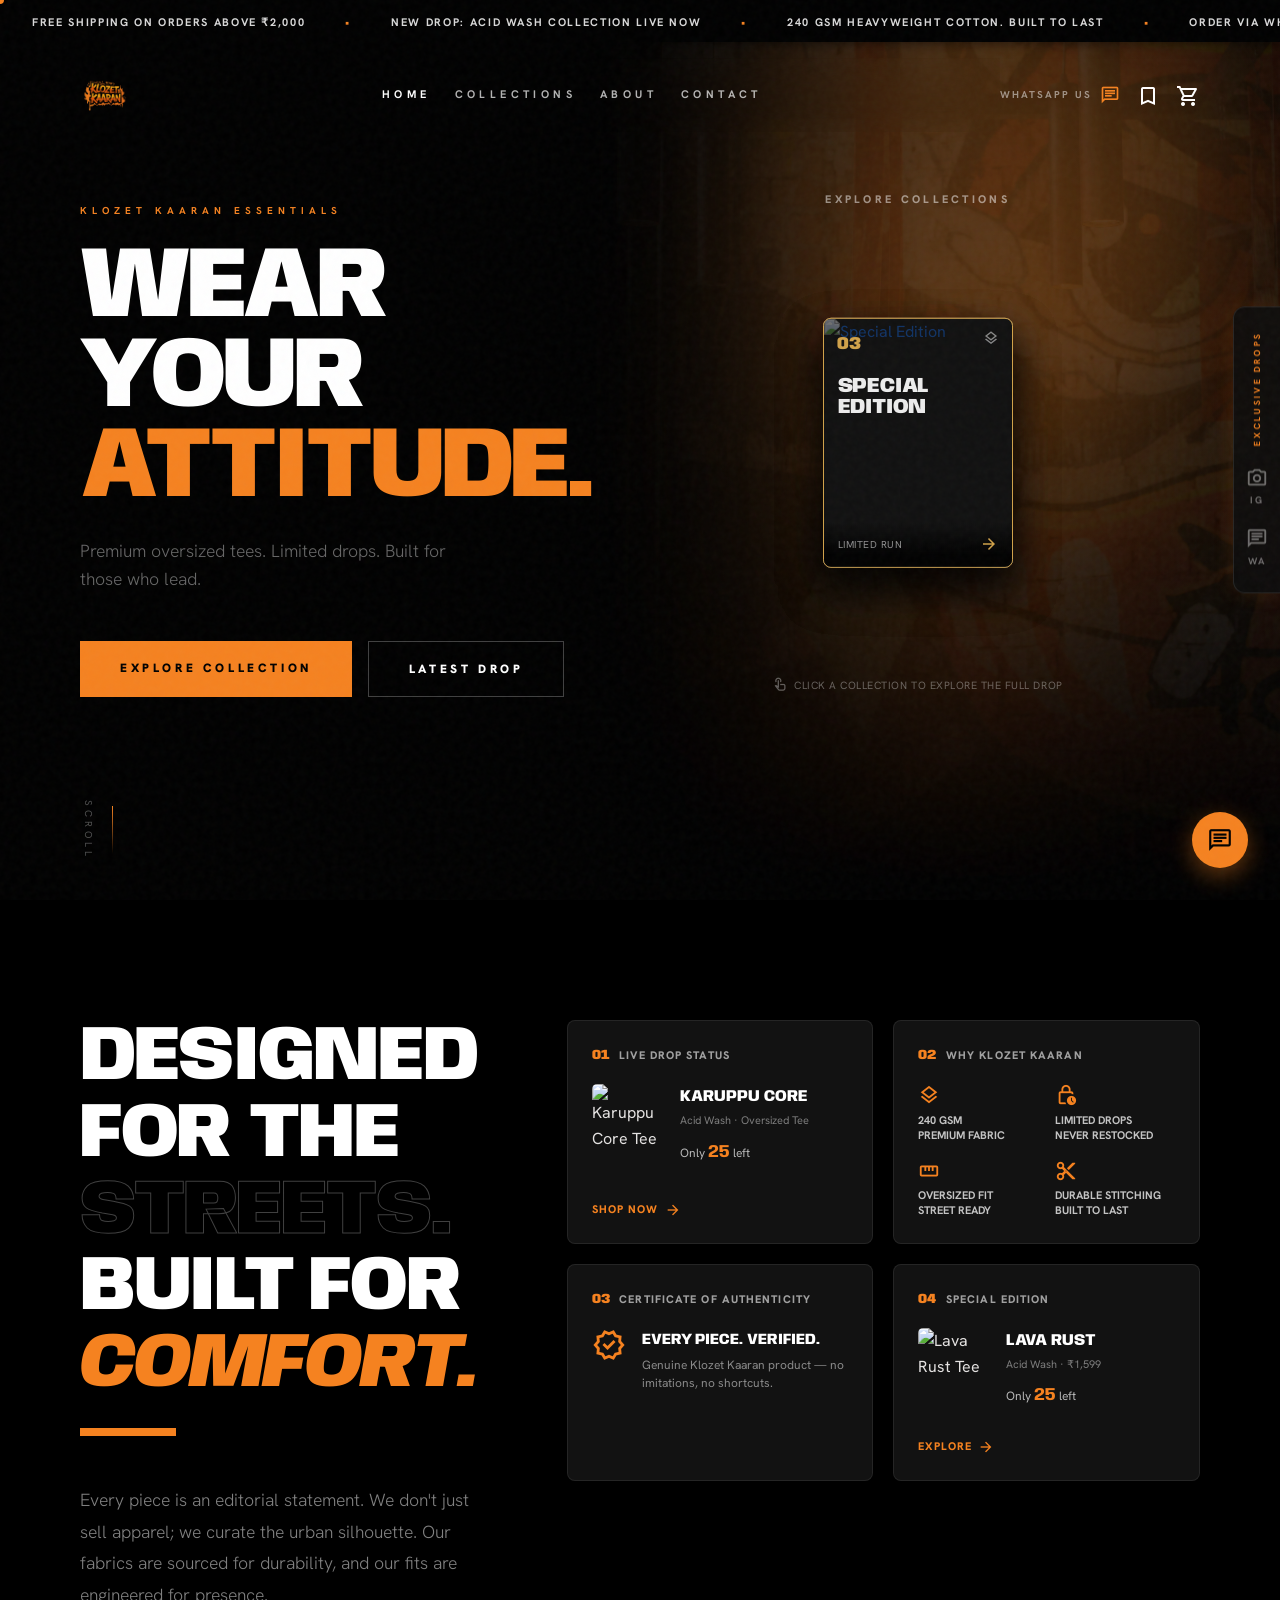
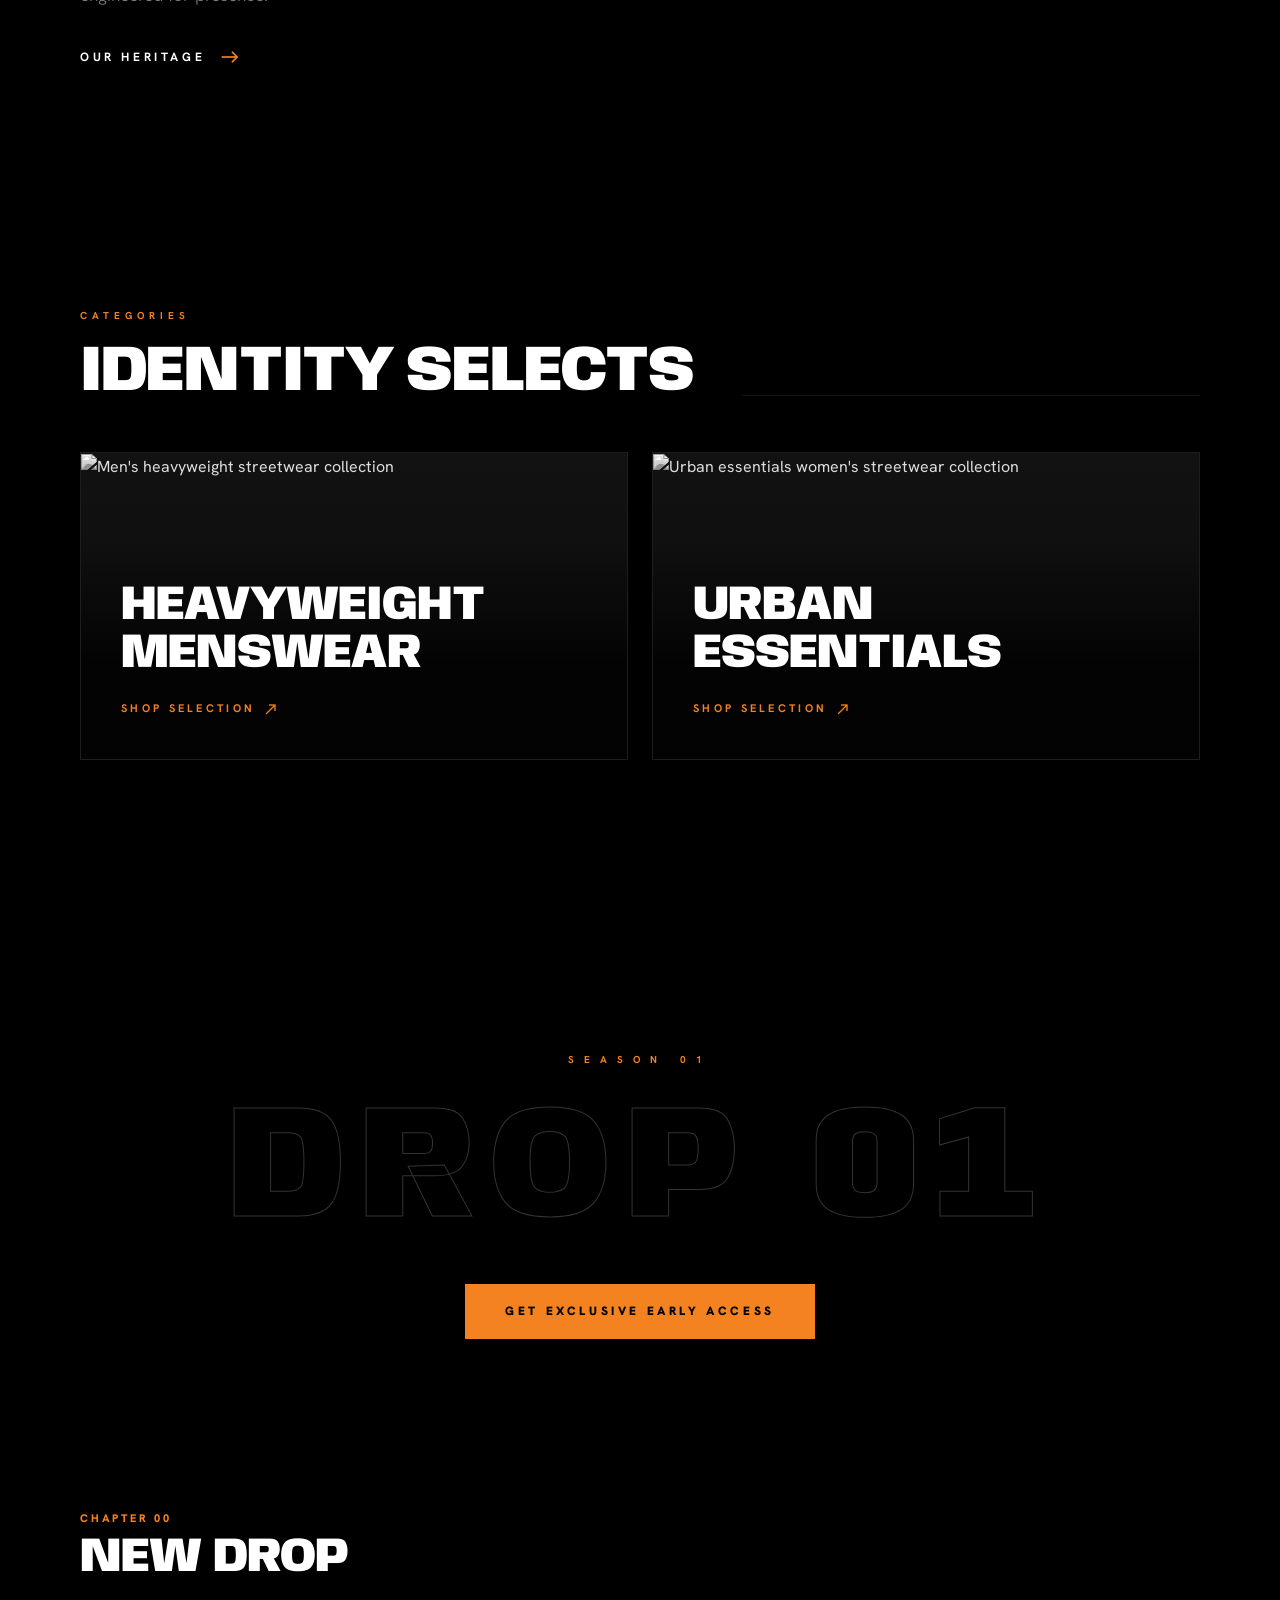
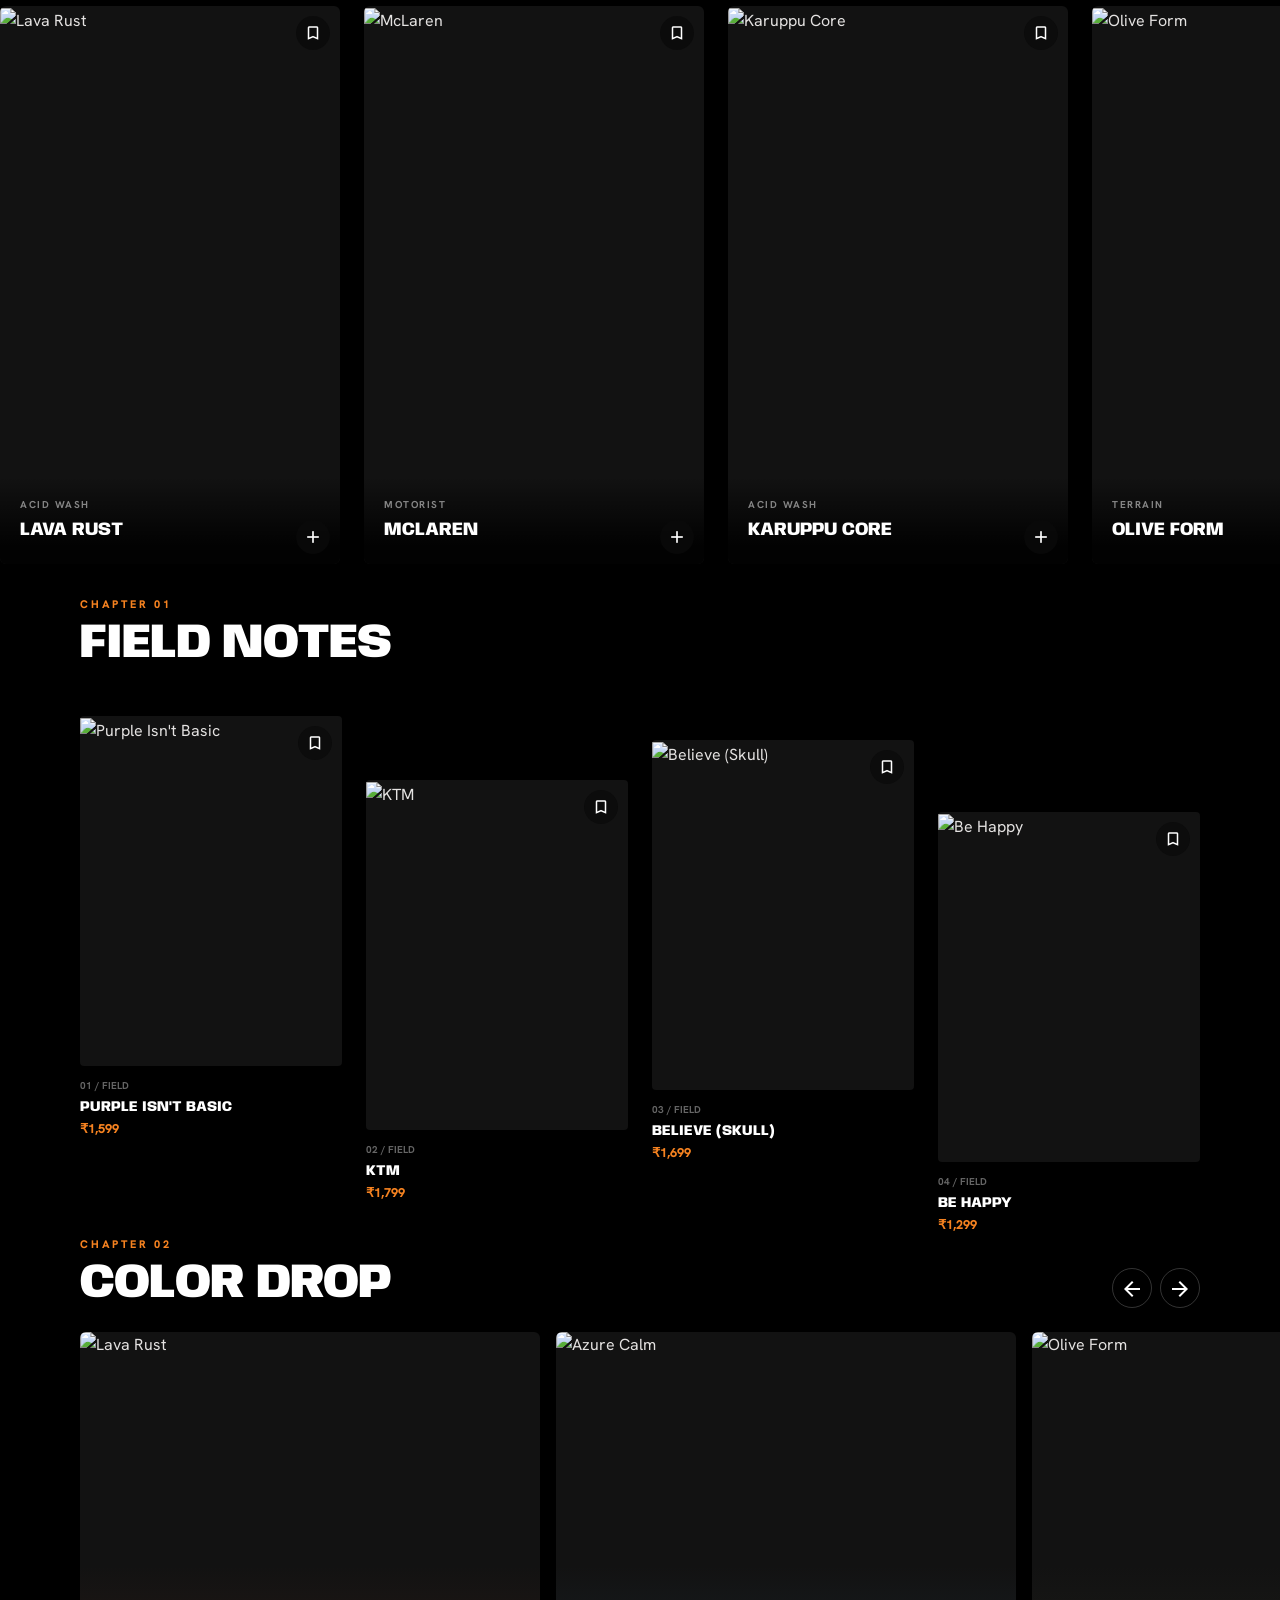
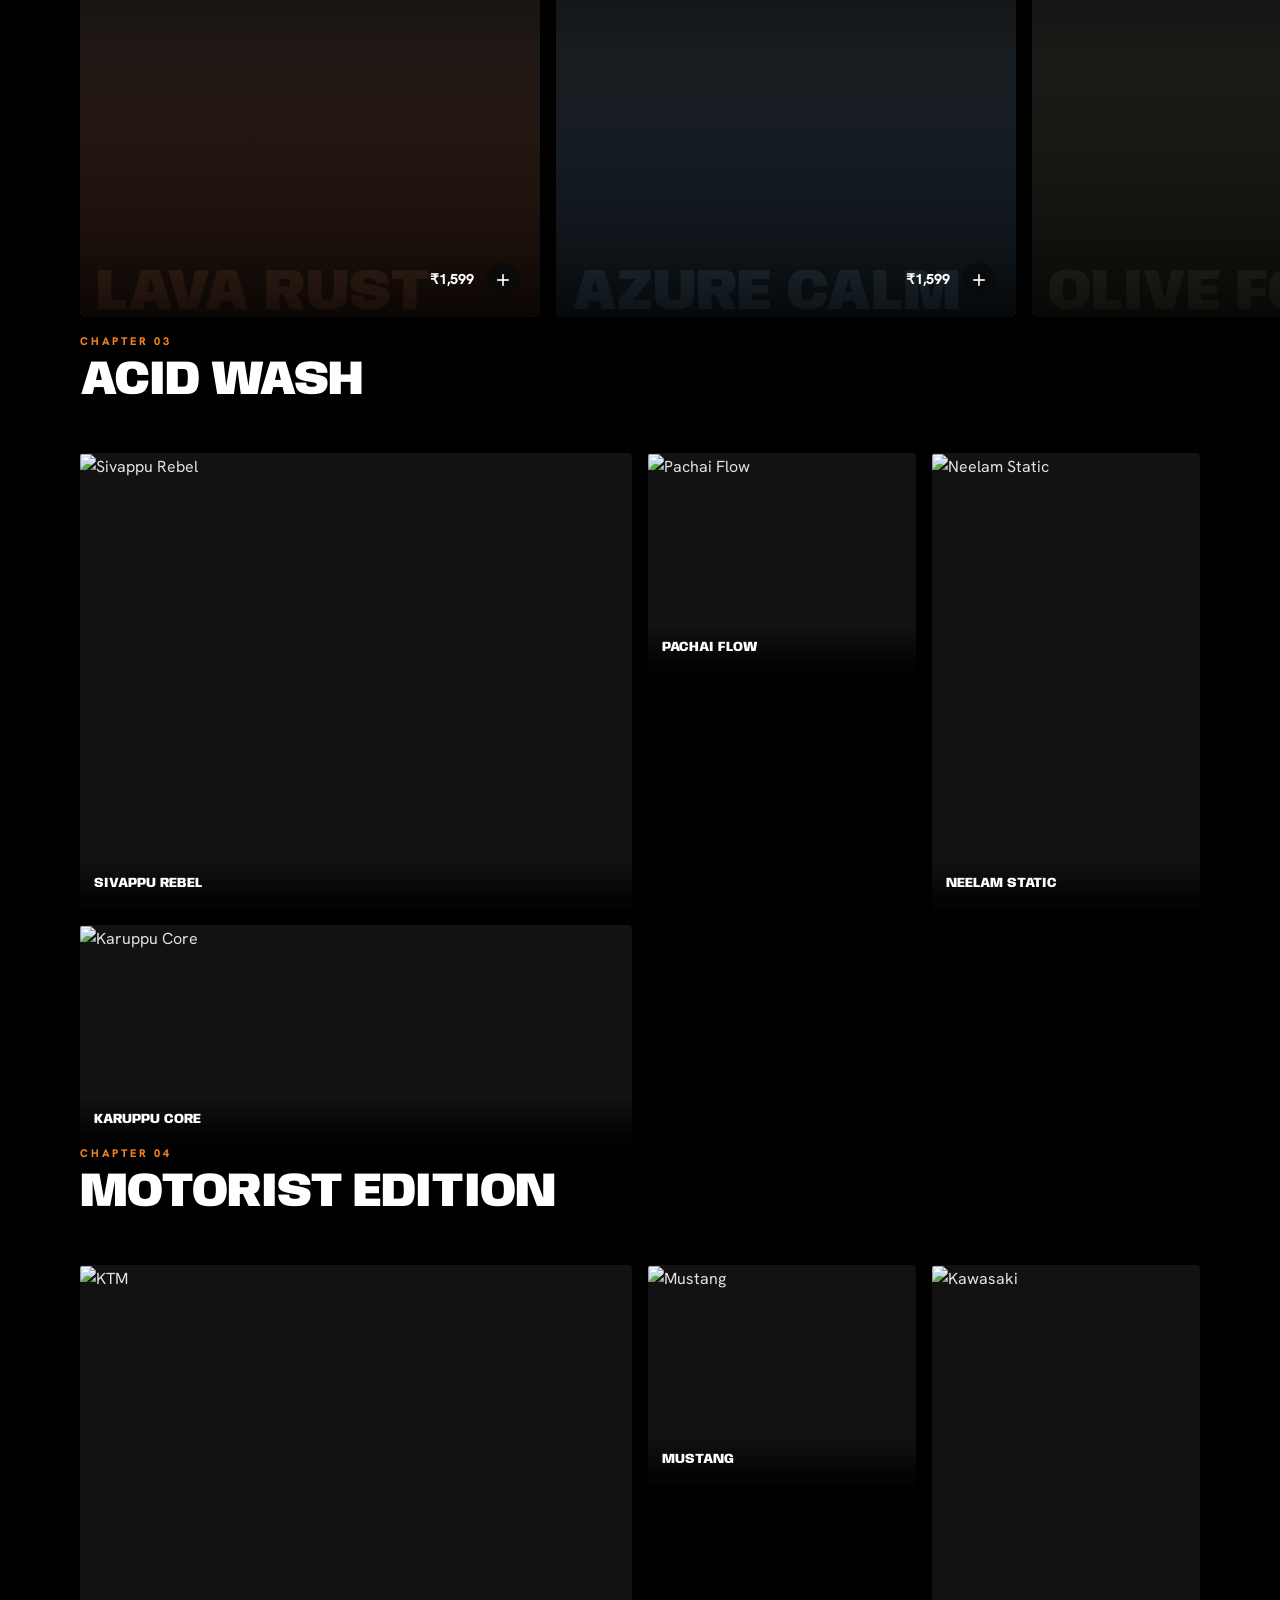
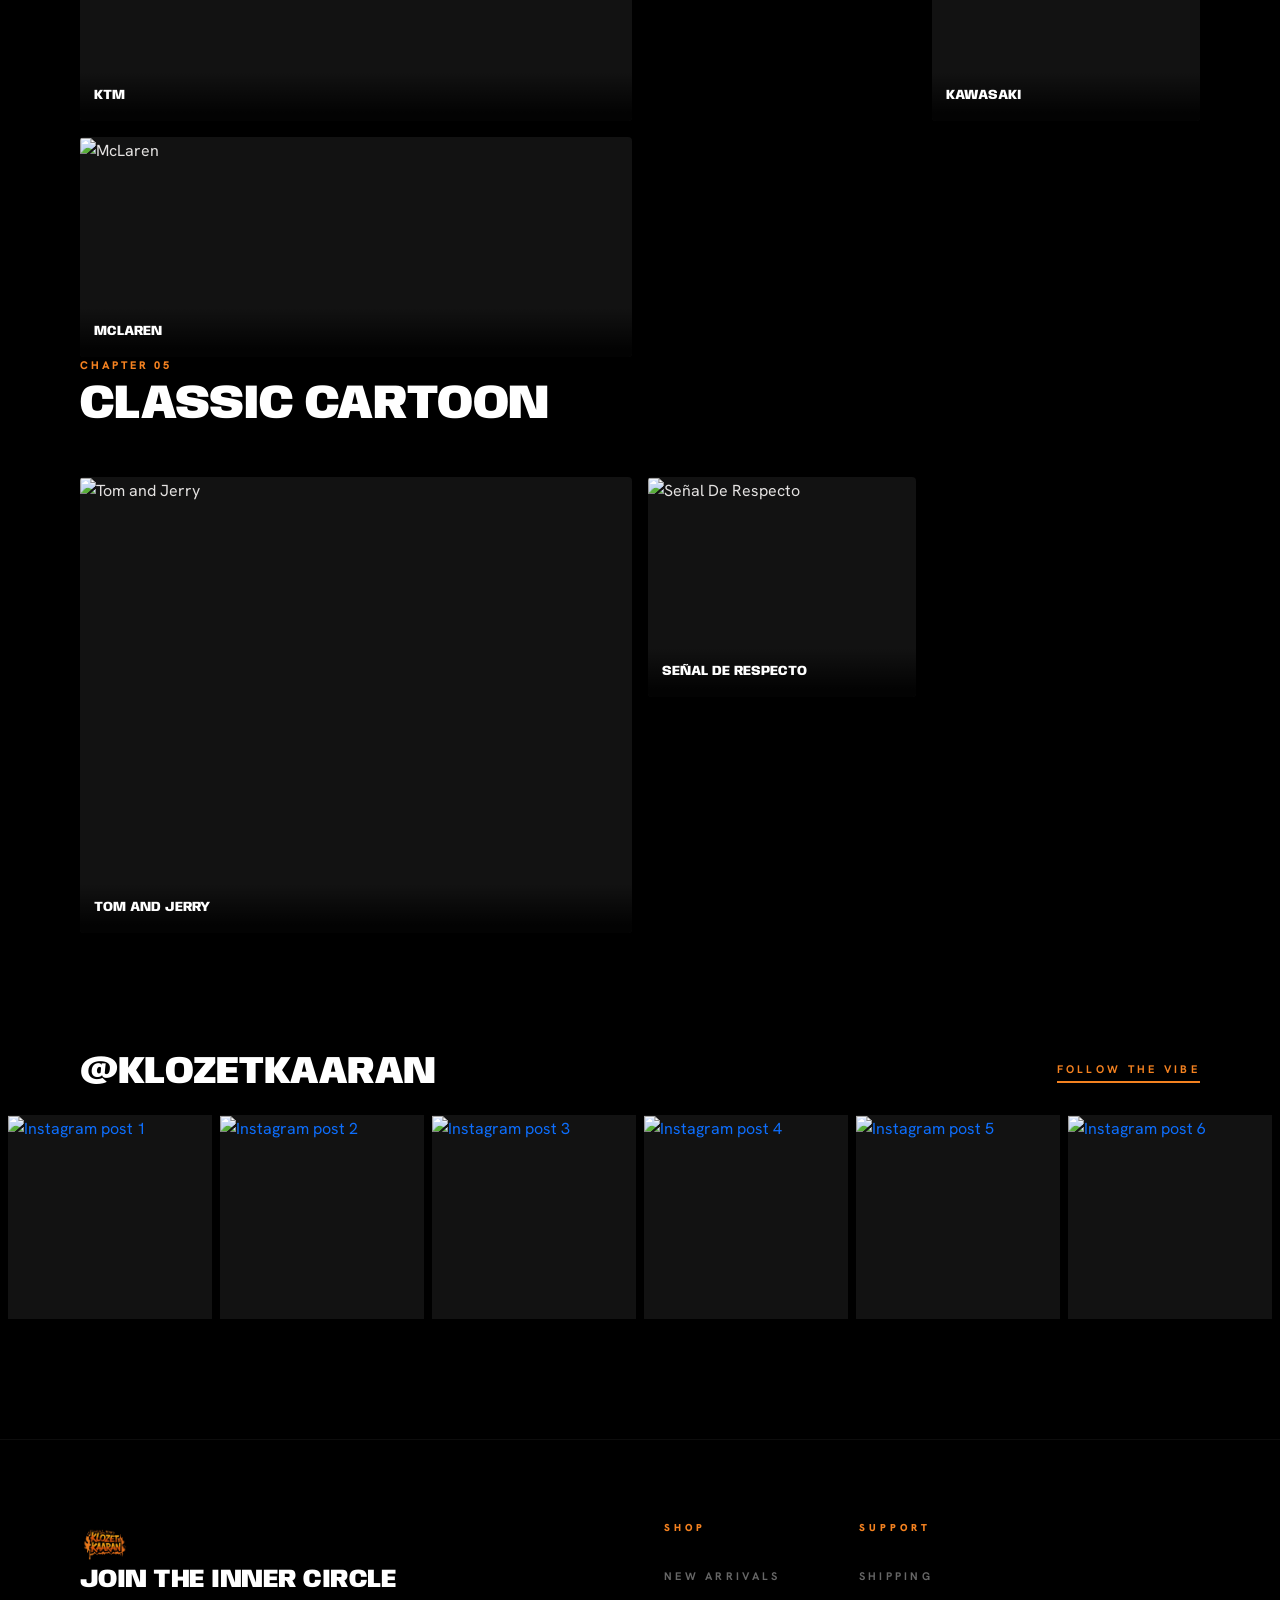
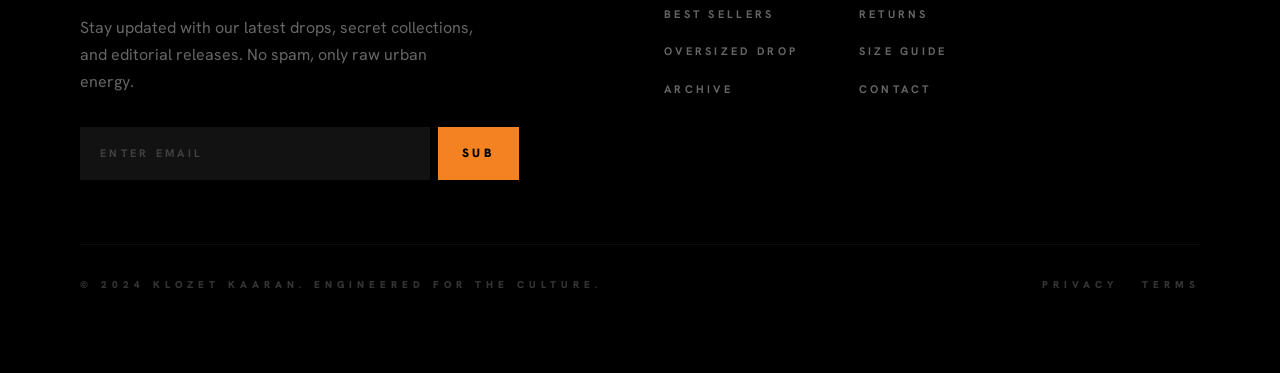
==== index.html @ f5bce372 "adding thumbnail" ====
<!DOCTYPE html>
<html lang="en" class="dark">
<head>
  <meta charset="UTF-8" />
  <meta name="viewport" content="width=device-width, initial-scale=1.0" />
  <meta name="description" content="KLOZET KAARAN – Luxury urban streetwear. Premium 240 GSM oversized t-shirts engineered for street culture." />
  <title>KLOZET KAARAN | LUXURY URBAN EDITORIAL</title>

  <!-- Cloudflare Pages–friendly: all assets are relative paths -->

  <!-- Bootstrap 5 CSS (CDN) -->
  <link rel="stylesheet" href="https://cdn.jsdelivr.net/npm/bootstrap@5.3.3/dist/css/bootstrap.min.css" />

  <!-- Google Fonts + Material Icons -->
  <link rel="preconnect" href="https://fonts.googleapis.com" />
  <link rel="preconnect" href="https://fonts.gstatic.com" crossorigin />
  <link href="https://fonts.googleapis.com/css2?family=Anybody:wght@400;600;700;800;900&family=Hanken+Grotesk:wght@400;500;700&family=Inter:wght@300;400;600&display=swap" rel="stylesheet" />
  <link href="https://fonts.googleapis.com/css2?family=Material+Symbols+Outlined:wght,FILL@100..700,0..1&display=swap" rel="stylesheet" />

  <!-- Site CSS -->
  <link rel="stylesheet" href="assets/css/style.css" />
  <link rel="stylesheet" href="assets/css/responsive.css" />
</head>

<body>

  <!-- ═══ SCROLLING ANNOUNCEMENT BAR ═══ -->
  <div class="kk-marquee" aria-hidden="true">
    <div class="kk-marquee-track">
      <span>FREE SHIPPING ON ORDERS ABOVE ₹2,000</span><span class="kk-marquee-dot">•</span>
      <span>NEW DROP: ACID WASH COLLECTION LIVE NOW</span><span class="kk-marquee-dot">•</span>
      <span>240 GSM HEAVYWEIGHT COTTON. BUILT TO LAST</span><span class="kk-marquee-dot">•</span>
      <span>ORDER VIA WHATSAPP — CONFIRMED IN MINUTES</span><span class="kk-marquee-dot">•</span>
      <span>FREE SHIPPING ON ORDERS ABOVE ₹2,000</span><span class="kk-marquee-dot">•</span>
      <span>NEW DROP: ACID WASH COLLECTION LIVE NOW</span><span class="kk-marquee-dot">•</span>
      <span>240 GSM HEAVYWEIGHT COTTON. BUILT TO LAST</span><span class="kk-marquee-dot">•</span>
      <span>ORDER VIA WHATSAPP — CONFIRMED IN MINUTES</span><span class="kk-marquee-dot">•</span>
    </div>
  </div>
  <!-- ═══ END ANNOUNCEMENT BAR ═══ -->
  <!-- Noise texture overlay (purely decorative) -->
  <div class="noise-overlay" aria-hidden="true"></div>
  

  <!-- Scroll progress bar -->
  <div id="scrollProgress" style="position:fixed;top:34px;left:0;height:2px;background:#f58220;z-index:9999;width:0;transition:width 0.1s;"></div>

  <!-- Custom cursor dot (desktop) -->
  <div id="cursorDot" aria-hidden="true" style="position:fixed;width:8px;height:8px;background:#f58220;border-radius:50%;pointer-events:none;z-index:9998;transform:translate(-50%,-50%);transition:transform 0.15s ease,opacity 0.15s ease;"></div>

  <!-- ═══ NAVIGATION ═══ -->
  <nav id="main-nav" class="navbar navbar-expand-lg" aria-label="Main navigation">
    <div class="container-fluid d-flex align-items-center justify-content-between" style="padding:0;">

      <!-- Logo -->
      <a class="navbar-brand" href="index.html" style="transform: none;">
        <img src="assets/images/KKlogo.png" alt="KLOZET KAARAN" style="height:48px; width:auto; filter:brand;">
      </a>

      <!-- Hamburger for mobile -->
      <button class="navbar-toggler d-lg-none" type="button" data-bs-toggle="collapse" data-bs-target="#navbarCollapse" aria-controls="navbarCollapse" aria-expanded="false" aria-label="Toggle navigation">
        <span class="material-symbols-outlined" style="color:#fff;font-size:28px;">menu</span>
      </button>

      <!-- Nav links -->
      <div class="collapse navbar-collapse" id="navbarCollapse">
        <ul class="navbar-nav mx-auto gap-lg-4" id="navbarNav">
          <li class="nav-item"><a class="nav-link active" href="index.html">Home</a></li>
          <li class="nav-item"><a class="nav-link" href="services.html">Collections</a></li>
          <li class="nav-item"><a class="nav-link" href="about.html">About</a></li>
          <li class="nav-item"><a class="nav-link" href="contact.html">Contact</a></li>
        </ul>
      </div>

      <!-- Right icons -->
      <div class="d-flex align-items-center gap-3">
        <a href="https://wa.me/919025130407" class="d-none d-md-flex align-items-center gap-2 text-decoration-none" style="font-size:10px;font-weight:700;letter-spacing:0.2em;text-transform:uppercase;color:rgba(255,255,255,0.5);transition:color 0.3s;">
          WhatsApp Us
          <span class="material-symbols-outlined" style="color:#f58220;font-size:20px;">chat</span>
        </a>
        <button id="kkWishlistBtn" style="background:none;border:none;color:#fff;cursor:pointer;position:relative;" aria-label="Saved items">
          <span class="material-symbols-outlined" style="font-size:24px;">bookmark_border</span>
          <span class="kk-badge" id="kkWishlistBadge">0</span>
        </button>
        <button id="kkCartBtn" style="background:none;border:none;color:#fff;cursor:pointer;position:relative;" aria-label="Cart">
          <span class="material-symbols-outlined" style="font-size:24px;">shopping_cart</span>
          <span class="kk-badge" id="kkCartBadge">0</span>
        </button>
      </div>
    </div>
  </nav>
  <!-- ═══ END NAVIGATION ═══ -->

  <!-- ═══ SIDE SOCIAL BAR ═══ -->
  <aside class="side-social d-none d-xl-flex" aria-label="Social links">
    <span class="vertical-text">Exclusive Drops</span>
    <a href="https://instagram.com/klozetkaaran" target="_blank" rel="noopener" aria-label="Instagram">
      <span class="material-symbols-outlined" style="font-size:22px;">photo_camera</span>
      <span>IG</span>
    </a>
    <a href="https://wa.me/919025130407" target="_blank" rel="noopener" aria-label="WhatsApp">
      <span class="material-symbols-outlined" style="font-size:22px;">chat</span>
      <span>WA</span>
    </a>
  </aside>
  <!-- ═══ END SIDE SOCIAL BAR ═══ -->

  <main>

    <!-- ═══ HERO SECTION ═══ -->
    <section class="hero-section" aria-label="Hero">

      <!-- Atmospheric background — industrial texture, drifting orange
           light, dark gradient. Replaces the old flat photo per the
           premium redesign brief ("instead of a flat image, create an
           atmospheric background"). -->
      <div class="hero-image-wrap" aria-hidden="true">
        <div class="hero-atmosphere"></div>
        <div class="hero-image-fade" aria-hidden="true"></div>
        <div class="hero-image-bottom-fade" aria-hidden="true"></div>
        <div class="hero-ambient-glow" aria-hidden="true"></div>
      </div>

      <!-- Hero content -->
      <div class="container-fluid px-site position-relative" style="z-index:20;">
        <div class="row">
          <div class="col-lg-6">
            <span class="label-overline mb-4">KLOZET KAARAN ESSENTIALS</span>
            <h1 class="hero-headline mb-4">
              WEAR YOUR<br />
              <span style="color:#f58220;">ATTITUDE.</span>
            </h1>
            <p style="color:rgba(255,255,255,0.4);font-size:1.1rem;font-weight:300;max-width:400px;line-height:1.6;margin-bottom:3rem;">
              Premium oversized tees. Limited drops. Built for those who lead.
            </p>
            <div class="d-flex flex-sm-row flex-column gap-3">
              <a href="services.html" class="btn-kk-primary">Explore Collection</a>
              <a href="services.html" class="btn-kk-outline">Latest Drop</a>
            </div>
          </div>
        </div>
      </div>

      <!-- Explore Collections — three collections orbiting continuously
           around a center point. One is always front-and-center at full
           size/brightness; the other two recede smaller and dimmer to
           the sides. Keeps cycling on its own — hover pauses it so you
           can actually read and click. Pure CSS animation (GPU-friendly,
           no JS needed to drive the motion itself). -->
      <div class="hero-orbit-zone" aria-label="Explore collections">
        <p class="hero-orbit-label">Explore Collections</p>

        <div class="hero-orbit">
          <div class="hero-orbit-hub" aria-hidden="true"></div>

          <a href="services.html#acid-wash" class="hero-orbit-item hero-orbit-item--rust">
            <div class="hero-orbit-card">
              <div class="hero-orbit-top">
                <span class="hero-orbit-num">01</span>
                <span class="material-symbols-outlined hero-orbit-icon">layers</span>
              </div>
              <img src="https://drive.google.com/file/d/16NaTRA19-mtf1niPJy8Znl3OfRs_kSH9/view?usp=drive_link" alt="Acid Wash collection" loading="lazy" />
              <p class="hero-orbit-statement">Acid<br />Wash</p>
              <div class="hero-orbit-bottom">
                <div>
                  <p class="hero-orbit-tag">Oversized Edit</p>
                </div>
                <span class="material-symbols-outlined">arrow_forward</span>
              </div>
            </div>
          </a>

          <a href="services.html#motorist" class="hero-orbit-item hero-orbit-item--steel">
            <div class="hero-orbit-card">
              <div class="hero-orbit-top">
                <span class="hero-orbit-num">02</span>
                <span class="material-symbols-outlined hero-orbit-icon">layers</span>
              </div>
              <img src="https://drive.google.com/file/d/1kGHkv51DaGEcWlhuFObRDmrQSl1JDrQD/view?usp=drive_link" alt="Printed Collection" loading="lazy" />
              <p class="hero-orbit-statement">Printed<br />Collection</p>
              <div class="hero-orbit-bottom">
                <div>
                  <p class="hero-orbit-tag">Motorsport Prints</p>
                </div>
                <span class="material-symbols-outlined">arrow_forward</span>
              </div>
            </div>
          </a>

          <a href="services.html#special-edition" class="hero-orbit-item hero-orbit-item--gold">
            <div class="hero-orbit-card">
              <div class="hero-orbit-top">
                <span class="hero-orbit-num">03</span>
                <span class="material-symbols-outlined hero-orbit-icon">layers</span>
              </div>
              <img src="https://drive.google.com/file/d/1VQE-jYUHflvKjioKFK-1Co0g002jnonA/view?usp=sharing" alt="Special Edition" loading="lazy" />
              <p class="hero-orbit-statement">Special<br />Edition</p>
              <div class="hero-orbit-bottom">
                <div>
                  <p class="hero-orbit-tag">Limited Run</p>
                </div>
                <span class="material-symbols-outlined">arrow_forward</span>
              </div>
            </div>
          </a>
        </div>

        <p class="hero-orbit-hint">
          <span class="material-symbols-outlined">touch_app</span>
          Click a collection to explore the full drop
        </p>
      </div>

      <!-- Scroll indicator -->
      <div class="scroll-indicator" aria-hidden="true">
        <span class="scroll-label">SCROLL</span>
        <div class="scroll-line"></div>
      </div>

    </section>
    <!-- ═══ END HERO ═══ -->


    <!-- ═══ DROP DASHBOARD ═══
         Replaces the old "Brand Story" text+image section. Built from
         sections 1–5 of the reference brief (live drop spotlight, value
         props, authenticity badge, special edition spotlight) — sections
         6–7 (live purchase feed, aggregate community stats) were
         deliberately left out since they'd need real order/review data
         to not be misleading; can be added once those numbers are real. -->
    <section class="section-gap" style="background:var(--color-background);overflow:hidden;">
      <div class="container-fluid px-site">
        <div class="row align-items-start g-5">

          <!-- Left: brand statement (unchanged from before) -->
          <div class="col-lg-5 reveal">
            <h2 class="section-headline mb-4">
              DESIGNED FOR THE <span class="text-outline">STREETS.</span><br />
              BUILT FOR <em style="color:#f58220;font-style:italic;">COMFORT.</em>
            </h2>
            <div class="orange-accent-bar mb-5"></div>
            <p style="color:rgba(255,255,255,0.5);font-size:1.1rem;font-weight:300;line-height:1.8;max-width:420px;margin-bottom:2rem;">
              Every piece is an editorial statement. We don't just sell apparel; we curate the urban silhouette. Our fabrics are sourced for durability, and our fits are engineered for presence.
            </p>
            <a href="about.html" class="d-inline-flex align-items-center gap-2" style="color:#fff;font-weight:700;font-size:12px;letter-spacing:0.3em;text-transform:uppercase;text-decoration:none;">
              Our Heritage&nbsp;
              <span class="material-symbols-outlined" style="color:#f58220;font-size:20px;transition:transform 0.3s;" onmouseover="this.style.transform='translateX(4px)'" onmouseout="this.style.transform=''">east</span>
            </a>
          </div>

          <!-- Right: 2x2 dashboard grid -->
          <div class="col-lg-7 reveal" style="transition-delay:0.15s;">
            <div class="kk-dash-grid">

              <!-- 01. Live Drop Status -->
              <div class="kk-dash-panel">
                <div class="kk-dash-panel-head">
                  <span class="kk-dash-panel-num">01</span>
                  <span class="kk-dash-panel-title">Live Drop Status</span>
                </div>
                <div class="kk-dash-drop">
                  <img src="https://lh3.googleusercontent.com/aida-public/[base64]" alt="Karuppu Core Tee" loading="lazy" data-role="live-drop-img" />
                  <div>
                    <p class="kk-dash-drop-name" data-role="live-drop-name">Karuppu Core</p>
                    <p class="kk-dash-drop-sub" data-role="live-drop-sub">Acid Wash · Oversized Tee</p>
                    <!-- Now backed by the product's real `stock` field via
                         assets/js/home-dynamic.js — falls back to this
                         value only if the product can't be found live. -->
                    <p class="kk-dash-stock">Only <strong data-role="live-drop-stock">24</strong> left</p>
                  </div>
                </div>
                <a href="product-detail.html?product=karuppu-core" class="kk-dash-cta" data-role="live-drop-cta">
                  Shop Now <span class="material-symbols-outlined">arrow_forward</span>
                </a>
              </div>

              <!-- 02. Why Klozet Kaaran -->
              <div class="kk-dash-panel">
                <div class="kk-dash-panel-head">
                  <span class="kk-dash-panel-num">02</span>
                  <span class="kk-dash-panel-title">Why Klozet Kaaran</span>
                </div>
                <div class="kk-dash-values">
                  <div class="kk-dash-value">
                    <span class="material-symbols-outlined">layers</span>
                    <p>240 GSM<br />Premium Fabric</p>
                  </div>
                  <div class="kk-dash-value">
                    <span class="material-symbols-outlined">lock_clock</span>
                    <p>Limited Drops<br />Never Restocked</p>
                  </div>
                  <div class="kk-dash-value">
                    <span class="material-symbols-outlined">straighten</span>
                    <p>Oversized Fit<br />Street Ready</p>
                  </div>
                  <div class="kk-dash-value">
                    <span class="material-symbols-outlined">content_cut</span>
                    <p>Durable Stitching<br />Built to Last</p>
                  </div>
                </div>
              </div>

              <!-- 03. Certificate of Authenticity -->
              <div class="kk-dash-panel">
                <div class="kk-dash-panel-head">
                  <span class="kk-dash-panel-num">03</span>
                  <span class="kk-dash-panel-title">Certificate of Authenticity</span>
                </div>
                <div class="kk-dash-cert">
                  <span class="material-symbols-outlined kk-dash-cert-icon">verified</span>
                  <div>
                    <p class="kk-dash-cert-title">Every Piece. Verified.</p>
                    <p class="kk-dash-cert-desc">Genuine Klozet Kaaran product — no imitations, no shortcuts.</p>
                  </div>
                </div>
              </div>

              <!-- 04. Special Edition -->
              <div class="kk-dash-panel">
                <div class="kk-dash-panel-head">
                  <span class="kk-dash-panel-num">04</span>
                  <span class="kk-dash-panel-title">Special Edition</span>
                </div>
                <div class="kk-dash-drop">
                  <img src="https://lh3.googleusercontent.com/aida-public/AB6AXuA5y4xVLrhuIu9-sn2cE7LvwzPBsSCCpGD3665jMSPty5vtjoraZd0lCg7FXN6nmSR8il3DCCcpHPAOAi1CqcXBABeCZMTEO_3DytiqQYLHan4loO5E7SRmWIAGcy-6VF4fn5wz5b1iGslTGK9vuSdWNRJiGjxxbfwdi6R1jw6FeE8dk1P16ahBd_I" alt="Lava Rust Tee" loading="lazy" data-role="special-edition-img" />
                  <div>
                    <p class="kk-dash-drop-name" data-role="special-edition-name">Lava Rust</p>
                    <p class="kk-dash-drop-sub" data-role="special-edition-sub">Acid Wash · ₹1,599</p>
                    <p class="kk-dash-stock">Only <strong data-role="special-edition-stock">12</strong> left</p>
                  </div>
                </div>
                <a href="product-detail.html?product=lava-rust" class="kk-dash-cta">
                  Explore <span class="material-symbols-outlined">arrow_forward</span>
                </a>
              </div>

            </div>
          </div>

        </div>
      </div>
    </section>
    <!-- ═══ END DROP DASHBOARD ═══ -->



    <!-- ═══ FEATURED COLLECTIONS ═══ -->
    <section class="section-gap" style="background:var(--color-background);">
      <div class="container-fluid px-site">

        <!-- Section header -->
        <div class="d-flex justify-content-between align-items-end mb-5 reveal">
          <div>
            <span class="label-overline mb-3">CATEGORIES</span>
            <h2 style="font-family:var(--font-headline);font-size:clamp(2.5rem,5vw,4.5rem);font-weight:900;text-transform:uppercase;color:#fff;margin:0;">IDENTITY SELECTS</h2>
          </div>
          <div class="d-none d-md-block" style="flex:1;height:1px;background:rgba(255,255,255,0.08);margin-left:3rem;margin-bottom:0.5rem;"></div>
        </div>

        <!-- 2-col collection grid -->
        <div class="row g-4 stagger-parent">

          <!-- Men's -->
          <div class="col-md-6">
            <div class="collection-card orange-glow-hover">
              <img src="https://lh3.googleusercontent.com/aida-public/[base64]"
                   alt="Men's heavyweight streetwear collection" />
              <div class="collection-card-overlay" aria-hidden="true"></div>
              <div class="collection-card-content">
                <h3>HEAVYWEIGHT<br />MENSWEAR</h3>
                <a href="services.html" class="collection-card-link">
                  Shop Selection
                  <span class="material-symbols-outlined" style="font-size:16px;">north_east</span>
                </a>
              </div>
            </div>
          </div>

          <!-- Women's / Urban Essentials -->
          <div class="col-md-6">
            <div class="collection-card orange-glow-hover">
              <img src="https://lh3.googleusercontent.com/aida-public/[base64]"
                   alt="Urban essentials women's streetwear collection" />
              <div class="collection-card-overlay" aria-hidden="true"></div>
              <div class="collection-card-content">
                <h3>URBAN<br />ESSENTIALS</h3>
                <a href="services.html" class="collection-card-link">
                  Shop Selection
                  <span class="material-symbols-outlined" style="font-size:16px;">north_east</span>
                </a>
              </div>
            </div>
          </div>

        </div>
      </div>
    </section>
    <!-- ═══ END FEATURED COLLECTIONS ═══ -->


    <!-- ═══ NEW DROP BANNER ═══ -->
    <section class="drop-banner" aria-label="Season 1 Drop 01 banner">
      <div class="drop-banner-bg" aria-hidden="true">
        <img src="https://lh3.googleusercontent.com/aida-public/[base64]"
             alt="" role="presentation" />
      </div>
      <div class="drop-banner-content reveal">
        <span class="label-overline mb-4" style="letter-spacing:1em;">SEASON 01</span>
        <h2 class="drop-title">DROP 01</h2>
        <a href="services.html" class="btn-kk-primary">Get Exclusive Early Access</a>
      </div>
    </section>
    <!-- ═══ END DROP BANNER ═══ -->





    <!-- Note: the "Why Choose Us" value props now live in the
         Drop Dashboard section above (panel 02) — removed the
         standalone duplicate that used to be here. -->






    <!-- ═══ CHAPTER 00 — NEW DROP ═══ -->
    <section class="kk-chapter" style="background:#000;">
      <div class="container-fluid px-site mb-4 reveal">
        <p class="kk-chapter-num">Chapter 00</p>
        <h2 class="kk-chapter-title">New Drop</h2>
      </div>
      <div class="kk-runway">
        
        <div class="kk-runway-card" data-cursor="view">
          <img src="https://lh3.googleusercontent.com/aida-public/AB6AXuA5y4xVLrhuIu9-sn2cE7LvwzPBsSCCpGD3665jMSPty5vtjoraZd0lCg7FXN6nmSR8il3DCCcpHPAOAi1CqcXBABeCZMTEO_3DytiqQYLHan4loO5E7SRmWIAGcy-6VF4fn5wz5b1iGslTGK9vuSdWNRJiGjxxbfwdi6R1jw6FeE8dk1P16ahBd_I" alt="Lava Rust" loading="lazy" />
          <div class="kk-runway-info">
            <p class="kk-runway-drop">ACID WASH</p>
            <p class="kk-runway-title">Lava Rust</p>
          </div>
          <button class="kk-bookmark" data-product-id="lava-rust" aria-label="Save for later"><span class="material-symbols-outlined">bookmark_border</span></button>
          <button class="kk-quick-add" data-product-id="lava-rust" aria-label="Quick add to cart"><span class="material-symbols-outlined" style="font-size:20px;">add</span></button>
        </div>
        <div class="kk-runway-card" data-cursor="view">
          <img src="https://lh3.googleusercontent.com/aida-public/[base64]" alt="McLaren" loading="lazy" />
          <div class="kk-runway-info">
            <p class="kk-runway-drop">MOTORIST</p>
            <p class="kk-runway-title">McLaren</p>
          </div>
          <button class="kk-bookmark" data-product-id="mclaren-tee" aria-label="Save for later"><span class="material-symbols-outlined">bookmark_border</span></button>
          <button class="kk-quick-add" data-product-id="mclaren-tee" aria-label="Quick add to cart"><span class="material-symbols-outlined" style="font-size:20px;">add</span></button>
        </div>
        <div class="kk-runway-card" data-cursor="view">
          <img src="https://lh3.googleusercontent.com/aida-public/AB6AXuA5y4xVLrhuIu9-sn2cE7LvwzPBsSCCpGD3665jMSPty5vtjoraZd0lCg7FXN6nmSR8il3DCCcpHPAOAi1CqcXBABeCZMTEO_3DytiqQYLHan4loO5E7SRmWIAGcy-6VF4fn5wz5b1iGslTGK9vuSdWNRJiGjxxbfwdi6R1jw6FeE8dk1P16ahBd_I" alt="Karuppu Core" loading="lazy" />
          <div class="kk-runway-info">
            <p class="kk-runway-drop">ACID WASH</p>
            <p class="kk-runway-title">Karuppu Core</p>
          </div>
          <button class="kk-bookmark" data-product-id="karuppu-core" aria-label="Save for later"><span class="material-symbols-outlined">bookmark_border</span></button>
          <button class="kk-quick-add" data-product-id="karuppu-core" aria-label="Quick add to cart"><span class="material-symbols-outlined" style="font-size:20px;">add</span></button>
        </div>
        <div class="kk-runway-card" data-cursor="view">
          <img src="https://lh3.googleusercontent.com/aida-public/[base64]" alt="Olive Form" loading="lazy" />
          <div class="kk-runway-info">
            <p class="kk-runway-drop">TERRAIN</p>
            <p class="kk-runway-title">Olive Form</p>
          </div>
          <button class="kk-bookmark" data-product-id="olive-form" aria-label="Save for later"><span class="material-symbols-outlined">bookmark_border</span></button>
          <button class="kk-quick-add" data-product-id="olive-form" aria-label="Quick add to cart"><span class="material-symbols-outlined" style="font-size:20px;">add</span></button>
        </div>
        <div class="kk-runway-card" data-cursor="view">
          <img src="https://lh3.googleusercontent.com/aida-public/[base64]" alt="AC/DC Band" loading="lazy" />
          <div class="kk-runway-info">
            <p class="kk-runway-drop">FAN EDITION</p>
            <p class="kk-runway-title">AC/DC Band</p>
          </div>
          <button class="kk-bookmark" data-product-id="acdc-band-tee" aria-label="Save for later"><span class="material-symbols-outlined">bookmark_border</span></button>
          <button class="kk-quick-add" data-product-id="acdc-band-tee" aria-label="Quick add to cart"><span class="material-symbols-outlined" style="font-size:20px;">add</span></button>
        </div>
      </div>
    </section>
    <!-- ═══ END CHAPTER 00 ═══ -->

    <!-- ═══ CHAPTER 01 — FIELD NOTES ═══ -->
    <section class="kk-chapter" style="background:#000;">
      <div class="container-fluid px-site mb-5 reveal">
        <p class="kk-chapter-num">Chapter 01</p>
        <h2 class="kk-chapter-title">Field Notes</h2>
      </div>
      <div class="container-fluid px-site">
        <div class="kk-field-grid">
          
        <div class="kk-field-item  reveal" data-cursor="view">
          <div class="kk-field-media">
            <img src="https://lh3.googleusercontent.com/aida-public/[base64]" alt="Purple Isn't Basic" loading="lazy" />
            <button class="kk-bookmark" data-product-id="purple-isnt-basic" aria-label="Save for later"><span class="material-symbols-outlined">bookmark_border</span></button>
            <button class="kk-quick-add kk-field-add" data-product-id="purple-isnt-basic">Add to Cart</button>
          </div>
          <p class="kk-field-index">01 / Field</p>
          <a href="product-detail.html?product=purple-isnt-basic" class="text-decoration-none">
            <p class="kk-field-name">Purple Isn't Basic</p>
          </a>
          <p class="kk-field-price">₹1,599</p>
        </div>
        <div class="kk-field-item kk-field-offset-1 reveal" data-cursor="view">
          <div class="kk-field-media">
            <img src="https://lh3.googleusercontent.com/aida-public/[base64]" alt="KTM" loading="lazy" />
            <button class="kk-bookmark" data-product-id="ktm-tee" aria-label="Save for later"><span class="material-symbols-outlined">bookmark_border</span></button>
            <button class="kk-quick-add kk-field-add" data-product-id="ktm-tee">Add to Cart</button>
          </div>
          <p class="kk-field-index">02 / Field</p>
          <a href="product-detail.html?product=ktm-tee" class="text-decoration-none">
            <p class="kk-field-name">KTM</p>
          </a>
          <p class="kk-field-price">₹1,799</p>
        </div>
        <div class="kk-field-item kk-field-offset-2 reveal" data-cursor="view">
          <div class="kk-field-media">
            <img src="https://lh3.googleusercontent.com/aida-public/[base64]" alt="Believe (Skull)" loading="lazy" />
            <button class="kk-bookmark" data-product-id="believe-skull-tee" aria-label="Save for later"><span class="material-symbols-outlined">bookmark_border</span></button>
            <button class="kk-quick-add kk-field-add" data-product-id="believe-skull-tee">Add to Cart</button>
          </div>
          <p class="kk-field-index">03 / Field</p>
          <a href="product-detail.html?product=believe-skull-tee" class="text-decoration-none">
            <p class="kk-field-name">Believe (Skull)</p>
          </a>
          <p class="kk-field-price">₹1,699</p>
        </div>
        <div class="kk-field-item kk-field-offset-3 reveal" data-cursor="view">
          <div class="kk-field-media">
            <img src="https://lh3.googleusercontent.com/aida-public/[base64]" alt="Be Happy" loading="lazy" />
            <button class="kk-bookmark" data-product-id="be-happy-crop" aria-label="Save for later"><span class="material-symbols-outlined">bookmark_border</span></button>
            <button class="kk-quick-add kk-field-add" data-product-id="be-happy-crop">Add to Cart</button>
          </div>
          <p class="kk-field-index">04 / Field</p>
          <a href="product-detail.html?product=be-happy-crop" class="text-decoration-none">
            <p class="kk-field-name">Be Happy</p>
          </a>
          <p class="kk-field-price">₹1,299</p>
        </div>
        </div>
      </div>
    </section>
    <!-- ═══ END CHAPTER 01 ═══ -->

    <!-- ═══ CHAPTER 02 — COLOR DROP ═══ -->
    <section class="kk-chapter" style="background:#000;">
      <div class="container-fluid px-site mb-4 d-flex justify-content-between align-items-end reveal">
        <div>
          <p class="kk-chapter-num">Chapter 02</p>
          <h2 class="kk-chapter-title">Color Drop</h2>
        </div>
        <div class="d-none d-md-flex gap-2">
          <button class="kk-colordrop-arrow" id="colorDropPrev" aria-label="Previous"><span class="material-symbols-outlined">arrow_back</span></button>
          <button class="kk-colordrop-arrow" id="colorDropNext" aria-label="Next"><span class="material-symbols-outlined">arrow_forward</span></button>
        </div>
      </div>
      <div class="kk-colordrop-track" id="colorDropTrack">
        
        <div class="kk-colordrop-card" data-cursor="view">
          <img src="https://lh3.googleusercontent.com/aida-public/AB6AXuA5y4xVLrhuIu9-sn2cE7LvwzPBsSCCpGD3665jMSPty5vtjoraZd0lCg7FXN6nmSR8il3DCCcpHPAOAi1CqcXBABeCZMTEO_3DytiqQYLHan4loO5E7SRmWIAGcy-6VF4fn5wz5b1iGslTGK9vuSdWNRJiGjxxbfwdi6R1jw6FeE8dk1P16ahBd_I" alt="Lava Rust" loading="lazy" />
          <div class="kk-colordrop-tint" style="background:linear-gradient(180deg, transparent 40%, #a4502c66 100%);"></div>
          <div class="kk-colordrop-shade"></div>
          <p class="kk-colordrop-name">Lava Rust</p>
          <div class="kk-colordrop-bottom">
            <span>₹1,599</span>
            <button class="kk-quick-add" style="position:static;" data-product-id="lava-rust" aria-label="Quick add to cart"><span class="material-symbols-outlined" style="font-size:20px;">add</span></button>
          </div>
        </div>
        <div class="kk-colordrop-card" data-cursor="view">
          <img src="https://lh3.googleusercontent.com/aida-public/AB6AXuA5y4xVLrhuIu9-sn2cE7LvwzPBsSCCpGD3665jMSPty5vtjoraZd0lCg7FXN6nmSR8il3DCCcpHPAOAi1CqcXBABeCZMTEO_3DytiqQYLHan4loO5E7SRmWIAGcy-6VF4fn5wz5b1iGslTGK9vuSdWNRJiGjxxbfwdi6R1jw6FeE8dk1P16ahBd_I" alt="Azure Calm" loading="lazy" />
          <div class="kk-colordrop-tint" style="background:linear-gradient(180deg, transparent 40%, #4c7a9e66 100%);"></div>
          <div class="kk-colordrop-shade"></div>
          <p class="kk-colordrop-name">Azure Calm</p>
          <div class="kk-colordrop-bottom">
            <span>₹1,599</span>
            <button class="kk-quick-add" style="position:static;" data-product-id="azure-calm" aria-label="Quick add to cart"><span class="material-symbols-outlined" style="font-size:20px;">add</span></button>
          </div>
        </div>
        <div class="kk-colordrop-card" data-cursor="view">
          <img src="https://lh3.googleusercontent.com/aida-public/[base64]" alt="Olive Form" loading="lazy" />
          <div class="kk-colordrop-tint" style="background:linear-gradient(180deg, transparent 40%, #5c5c3d66 100%);"></div>
          <div class="kk-colordrop-shade"></div>
          <p class="kk-colordrop-name">Olive Form</p>
          <div class="kk-colordrop-bottom">
            <span>₹1,599</span>
            <button class="kk-quick-add" style="position:static;" data-product-id="olive-form" aria-label="Quick add to cart"><span class="material-symbols-outlined" style="font-size:20px;">add</span></button>
          </div>
        </div>
        <div class="kk-colordrop-card" data-cursor="view">
          <img src="https://lh3.googleusercontent.com/aida-public/[base64]" alt="Bhoomi Brown" loading="lazy" />
          <div class="kk-colordrop-tint" style="background:linear-gradient(180deg, transparent 40%, #5b463666 100%);"></div>
          <div class="kk-colordrop-shade"></div>
          <p class="kk-colordrop-name">Bhoomi Brown</p>
          <div class="kk-colordrop-bottom">
            <span>₹1,599</span>
            <button class="kk-quick-add" style="position:static;" data-product-id="bhoomi-brown" aria-label="Quick add to cart"><span class="material-symbols-outlined" style="font-size:20px;">add</span></button>
          </div>
        </div>
      </div>
    </section>
    <!-- ═══ END CHAPTER 02 ═══ -->

    <!-- ═══ CHAPTER 03 — ACID WASH ═══ -->
    <section class="kk-chapter" style="background:#000;">
      <div class="container-fluid px-site mb-5 reveal">
        <p class="kk-chapter-num">Chapter 03</p>
        <h2 class="kk-chapter-title">Acid Wash</h2>
      </div>
      <div class="container-fluid px-site">
        <div class="kk-mood-grid">
          
          <div class="kk-mood-tile kk-mood-big reveal" data-cursor="view">
            <img src="https://lh3.googleusercontent.com/aida-public/[base64]" alt="Sivappu Rebel" loading="lazy" />
            <div class="kk-mood-info">
              <p class="kk-mood-name">Sivappu Rebel</p>
            </div>
            <button class="kk-bookmark" data-product-id="sivappu-rebel" aria-label="Save for later"><span class="material-symbols-outlined">bookmark_border</span></button>
            <button class="kk-quick-add" data-product-id="sivappu-rebel" aria-label="Quick add to cart"><span class="material-symbols-outlined" style="font-size:18px;">add</span></button>
          </div>
          <div class="kk-mood-tile kk-mood-small reveal" data-cursor="view">
            <img src="https://lh3.googleusercontent.com/aida-public/[base64]" alt="Pachai Flow" loading="lazy" />
            <div class="kk-mood-info">
              <p class="kk-mood-name">Pachai Flow</p>
            </div>
            <button class="kk-bookmark" data-product-id="pachai-flow" aria-label="Save for later"><span class="material-symbols-outlined">bookmark_border</span></button>
            <button class="kk-quick-add" data-product-id="pachai-flow" aria-label="Quick add to cart"><span class="material-symbols-outlined" style="font-size:18px;">add</span></button>
          </div>
          <div class="kk-mood-tile kk-mood-tall reveal" data-cursor="view">
            <img src="https://lh3.googleusercontent.com/aida-public/[base64]" alt="Neelam Static" loading="lazy" />
            <div class="kk-mood-info">
              <p class="kk-mood-name">Neelam Static</p>
            </div>
            <button class="kk-bookmark" data-product-id="neelam-static" aria-label="Save for later"><span class="material-symbols-outlined">bookmark_border</span></button>
            <button class="kk-quick-add" data-product-id="neelam-static" aria-label="Quick add to cart"><span class="material-symbols-outlined" style="font-size:18px;">add</span></button>
          </div>
          <div class="kk-mood-tile kk-mood-wide reveal" data-cursor="view">
            <img src="https://lh3.googleusercontent.com/aida-public/AB6AXuA5y4xVLrhuIu9-sn2cE7LvwzPBsSCCpGD3665jMSPty5vtjoraZd0lCg7FXN6nmSR8il3DCCcpHPAOAi1CqcXBABeCZMTEO_3DytiqQYLHan4loO5E7SRmWIAGcy-6VF4fn5wz5b1iGslTGK9vuSdWNRJiGjxxbfwdi6R1jw6FeE8dk1P16ahBd_I" alt="Karuppu Core" loading="lazy" />
            <div class="kk-mood-info">
              <p class="kk-mood-name">Karuppu Core</p>
            </div>
            <button class="kk-bookmark" data-product-id="karuppu-core" aria-label="Save for later"><span class="material-symbols-outlined">bookmark_border</span></button>
            <button class="kk-quick-add" data-product-id="karuppu-core" aria-label="Quick add to cart"><span class="material-symbols-outlined" style="font-size:18px;">add</span></button>
          </div>
        </div>
      </div>
    </section>
    <!-- ═══ END CHAPTER 03 ═══ -->

    <!-- ═══ CHAPTER 04 — MOTORIST EDITION ═══ -->
    <section class="kk-chapter" style="background:#000;">
      <div class="container-fluid px-site mb-5 reveal">
        <p class="kk-chapter-num">Chapter 04</p>
        <h2 class="kk-chapter-title">Motorist Edition</h2>
      </div>
      <div class="container-fluid px-site">
        <div class="kk-mood-grid">
          
          <div class="kk-mood-tile kk-mood-big reveal" data-cursor="view">
            <img src="https://lh3.googleusercontent.com/aida-public/[base64]" alt="KTM" loading="lazy" />
            <div class="kk-mood-info">
              <p class="kk-mood-name">KTM</p>
            </div>
            <button class="kk-bookmark" data-product-id="ktm-tee" aria-label="Save for later"><span class="material-symbols-outlined">bookmark_border</span></button>
            <button class="kk-quick-add" data-product-id="ktm-tee" aria-label="Quick add to cart"><span class="material-symbols-outlined" style="font-size:18px;">add</span></button>
          </div>
          <div class="kk-mood-tile kk-mood-small reveal" data-cursor="view">
            <img src="https://lh3.googleusercontent.com/aida-public/[base64]" alt="Mustang" loading="lazy" />
            <div class="kk-mood-info">
              <p class="kk-mood-name">Mustang</p>
            </div>
            <button class="kk-bookmark" data-product-id="mustang-tee" aria-label="Save for later"><span class="material-symbols-outlined">bookmark_border</span></button>
            <button class="kk-quick-add" data-product-id="mustang-tee" aria-label="Quick add to cart"><span class="material-symbols-outlined" style="font-size:18px;">add</span></button>
          </div>
          <div class="kk-mood-tile kk-mood-tall reveal" data-cursor="view">
            <img src="https://lh3.googleusercontent.com/aida-public/AB6AXuA5y4xVLrhuIu9-sn2cE7LvwzPBsSCCpGD3665jMSPty5vtjoraZd0lCg7FXN6nmSR8il3DCCcpHPAOAi1CqcXBABeCZMTEO_3DytiqQYLHan4loO5E7SRmWIAGcy-6VF4fn5wz5b1iGslTGK9vuSdWNRJiGjxxbfwdi6R1jw6FeE8dk1P16ahBd_I" alt="Kawasaki" loading="lazy" />
            <div class="kk-mood-info">
              <p class="kk-mood-name">Kawasaki</p>
            </div>
            <button class="kk-bookmark" data-product-id="kawasaki-tee" aria-label="Save for later"><span class="material-symbols-outlined">bookmark_border</span></button>
            <button class="kk-quick-add" data-product-id="kawasaki-tee" aria-label="Quick add to cart"><span class="material-symbols-outlined" style="font-size:18px;">add</span></button>
          </div>
          <div class="kk-mood-tile kk-mood-wide reveal" data-cursor="view">
            <img src="https://lh3.googleusercontent.com/aida-public/[base64]" alt="McLaren" loading="lazy" />
            <div class="kk-mood-info">
              <p class="kk-mood-name">McLaren</p>
            </div>
            <button class="kk-bookmark" data-product-id="mclaren-tee" aria-label="Save for later"><span class="material-symbols-outlined">bookmark_border</span></button>
            <button class="kk-quick-add" data-product-id="mclaren-tee" aria-label="Quick add to cart"><span class="material-symbols-outlined" style="font-size:18px;">add</span></button>
          </div>
        </div>
      </div>
    </section>
    <!-- ═══ END CHAPTER 04 ═══ -->

    <!-- ═══ CHAPTER 05 — CLASSIC CARTOON ═══ -->
    <section class="kk-chapter" style="background:#000;">
      <div class="container-fluid px-site mb-5 reveal">
        <p class="kk-chapter-num">Chapter 05</p>
        <h2 class="kk-chapter-title">Classic Cartoon</h2>
      </div>
      <div class="container-fluid px-site">
        <div class="kk-mood-grid">
          
          <div class="kk-mood-tile kk-mood-big reveal" data-cursor="view">
            <img src="https://lh3.googleusercontent.com/aida-public/[base64]" alt="Tom and Jerry" loading="lazy" />
            <div class="kk-mood-info">
              <p class="kk-mood-name">Tom and Jerry</p>
            </div>
            <button class="kk-bookmark" data-product-id="tom-and-jerry-tee" aria-label="Save for later"><span class="material-symbols-outlined">bookmark_border</span></button>
            <button class="kk-quick-add" data-product-id="tom-and-jerry-tee" aria-label="Quick add to cart"><span class="material-symbols-outlined" style="font-size:18px;">add</span></button>
          </div>
          <div class="kk-mood-tile kk-mood-small reveal" data-cursor="view">
            <img src="https://lh3.googleusercontent.com/aida-public/[base64]" alt="Señal De Respecto" loading="lazy" />
            <div class="kk-mood-info">
              <p class="kk-mood-name">Señal De Respecto</p>
            </div>
            <button class="kk-bookmark" data-product-id="senal-de-respecto" aria-label="Save for later"><span class="material-symbols-outlined">bookmark_border</span></button>
            <button class="kk-quick-add" data-product-id="senal-de-respecto" aria-label="Quick add to cart"><span class="material-symbols-outlined" style="font-size:18px;">add</span></button>
          </div>
        </div>
      </div>
    </section>
    <!-- ═══ END CHAPTER 05 ═══ -->

<!-- ═══ INSTAGRAM GRID ═══ -->
<section class="section-gap" style="background:var(--color-background);">
  <div class="container-fluid px-site mb-4">
    <div class="d-flex justify-content-between align-items-center reveal kk-insta-header">
      <h2 style="font-family:var(--font-headline);font-size:clamp(1.5rem,3vw,2.5rem);font-weight:900;text-transform:uppercase;color:#fff;margin:0;">@KLOZETKAARAN</h2>
      <a href="https://www.instagram.com/klozetkaaran" target="_blank" rel="noopener"
         style="font-size:11px;font-weight:700;letter-spacing:0.3em;text-transform:uppercase;color:#f58220;border-bottom:2px solid #f58220;padding-bottom:2px;text-decoration:none;">
        FOLLOW THE VIBE
      </a>
    </div>
  </div>
  
  <!-- This grid will automatically fill up with your latest 6 posts -->
<div id="live-instagram-grid" class="insta-grid" aria-label="Instagram community feed">    <!-- JavaScript will inject the posts here -->
  </div>
</section>

    <!-- ═══ END INSTAGRAM GRID ═══ -->

  </main>

  <!-- ═══ FOOTER ═══ -->
  <footer class="site-footer" aria-label="Site footer">
    <div class="row g-5">

      <!-- Brand / Newsletter -->
      <div class="col-lg-5 footer-logo-col">
        <img src="assets/images/KKlogo.png" alt="KLOZET KAARAN" style="height:48px; width:auto; filter:brand;">
        <h3 style="font-family:var(--font-headline);font-size:1.6rem;font-weight:900;text-transform:uppercase;color:#fff;margin-bottom:1.25rem;">JOIN THE INNER CIRCLE</h3>
        <p style="color:rgba(255,255,255,0.4);max-width:400px;margin-bottom:2rem;line-height:1.7;">Stay updated with our latest drops, secret collections, and editorial releases. No spam, only raw urban energy.</p>
        <form class="d-flex gap-2 newsletter-form" aria-label="Newsletter subscription">
          <input type="email" class="footer-email-input" placeholder="ENTER EMAIL" required aria-label="Email address" />
          <button type="submit" class="btn-kk-primary" style="padding:1rem 1.5rem;white-space:nowrap;">SUB</button>
        </form>
      </div>

      <!-- Shop links -->
      <div class="col-6 col-lg-2 offset-lg-1">
        <p class="footer-nav-title">SHOP</p>
        <nav class="footer-nav" aria-label="Shop navigation">
          <a href="services.html">New Arrivals</a>
          <a href="services.html">Best Sellers</a>
          <a href="services.html">Oversized Drop</a>
          <a href="services.html">Archive</a>
        </nav>
      </div>

      <!-- Support links -->
      <div class="col-6 col-lg-2">
        <p class="footer-nav-title">SUPPORT</p>
        <nav class="footer-nav" aria-label="Support navigation">
          <a href="contact.html">Shipping</a>
          <a href="contact.html">Returns</a>
          <a href="about.html">Size Guide</a>
          <a href="contact.html">Contact</a>
        </nav>
      </div>

    </div>

    <!-- Footer bottom bar -->
    <div class="footer-bottom d-flex flex-md-row flex-column justify-content-between align-items-center gap-3">
      <p class="footer-copy mb-0">© 2024 KLOZET KAARAN. ENGINEERED FOR THE CULTURE.</p>
      <div class="d-flex gap-4">
        <a href="#" class="footer-copy" style="text-decoration:none;transition:color 0.3s;" onmouseover="this.style.color='#f58220'" onmouseout="this.style.color=''">Privacy</a>
        <a href="#" class="footer-copy" style="text-decoration:none;transition:color 0.3s;" onmouseover="this.style.color='#f58220'" onmouseout="this.style.color=''">Terms</a>
      </div>
    </div>
  </footer>
  <!-- ═══ END FOOTER ═══ -->

  <!-- WhatsApp floating button -->
  <a href="https://wa.me/919025130407" class="wa-float" target="_blank" rel="noopener" aria-label="Chat on WhatsApp">
    <span class="material-symbols-outlined" style="font-size:26px;">chat</span>
  </a>

  <!-- Bootstrap 5 JS (required for navbar collapse on mobile) -->
  <script src="https://cdn.jsdelivr.net/npm/bootstrap@5.3.3/dist/js/bootstrap.bundle.min.js"></script>

  <!-- Site scripts -->
  <script src="assets/js/products-data.js"></script>
  <script src="assets/js/stock-sync.js"></script>
  <script src="assets/js/cart.js"></script>
  <script src="assets/js/main.js"></script>
  <script src="assets/js/product-nav.js"></script>
  <script src="assets/js/home-dynamic.js"></script>
  <script src="assets/js/gsap.js"></script>

</body>
</html>
---- assets/css/style.css ----
/* =====================================================
   KLOZET KAARAN — Main Stylesheet
   Design: Kinetic Noir / Urban Editorial
   ===================================================== */

/* ─── Google Fonts ─── */
@import url('https://fonts.googleapis.com/css2?family=Anybody:wght@400;600;700;800;900&family=Hanken+Grotesk:wght@400;500;700&family=Inter:wght@300;400;600&display=swap');
@import url('https://fonts.googleapis.com/css2?family=Material+Symbols+Outlined:wght,FILL@100..700,0..1&display=swap');

/* ─── Design Tokens (CSS Variables) ─── */
:root {
  /* Colors */
  --color-primary:        #f58220;   /* Orange accent */
  --color-primary-light:  #ffb786;   /* Lighter orange */
  --color-background:     #000000;   /* Pure black */
  --color-surface:        #121212;   /* Elevated black */
  --color-surface-2:      #1f2020;   /* Higher surface */
  --color-surface-3:      #2a2a2a;   /* Card surface */
  --color-on-bg:          #ffffff;   /* Text on black */
  --color-on-surface:     #e4e2e1;   /* Body text */
  --color-muted:          rgba(255,255,255,0.4);  /* Muted text */
  --color-dimmer:         rgba(255,255,255,0.1);  /* Subtle borders */

  /* Typography */
  --font-headline: 'Anybody', sans-serif;
  --font-body:     'Hanken Grotesk', sans-serif;
  --font-accent:   'Inter', sans-serif;

  /* Spacing */
  --margin-desktop:  80px;
  --margin-mobile:   20px;
  --gutter:          24px;
  --section-gap:     120px;
}

/* ─── Reset & Base ─── */
*, *::before, *::after {
  box-sizing: border-box;
  margin: 0;
  padding: 0;
}

html {
  scroll-behavior: smooth;
}

body {
  background-color: var(--color-background);
  color: var(--color-on-surface);
  font-family: var(--font-body);
  font-size: 16px;
  line-height: 1.6;
  overflow-x: hidden;
}

::selection {
  background-color: var(--color-primary);
  color: #000;
}

/* ─── Custom Scrollbar ─── */
::-webkit-scrollbar { width: 5px; }
::-webkit-scrollbar-track { background: #000; }
::-webkit-scrollbar-thumb { background: var(--color-primary); }

/* ─── Typography ─── */
h1, h2, h3, h4, h5, h6 {
  font-family: var(--font-headline);
  font-weight: 900;
  text-transform: uppercase;
  line-height: 1;
  letter-spacing: -0.02em;
  color: var(--color-on-bg);
}

.text-primary   { color: var(--color-primary) !important; }
.text-muted-kk  { color: var(--color-muted); }

/* ─── Material Icons helper ─── */
.material-symbols-outlined {
  font-variation-settings: 'FILL' 0, 'wght' 400, 'GRAD' 0, 'opsz' 24;
  vertical-align: middle;
}

/* ─── Noise overlay (gritty texture) ─── */
.noise-overlay {
  position: fixed;
  inset: 0;
  z-index: 999;
  pointer-events: none;
  background-image: url("data:image/svg+xml,%3Csvg viewBox='0 0 200 200' xmlns='http://www.w3.org/2000/svg'%3E%3Cfilter id='n'%3E%3CfeTurbulence type='fractalNoise' baseFrequency='0.7' numOctaves='3' stitchTiles='stitch'/%3E%3C/filter%3E%3Crect width='100%25' height='100%25' filter='url(%23n)'/%3E%3C/svg%3E");
  opacity: 0.035;
}

/* ─── Glass Card ─── */
.glass-card {
  background: rgba(255, 255, 255, 0.04);
  backdrop-filter: blur(24px);
  -webkit-backdrop-filter: blur(24px);
  border: 1px solid rgba(255, 255, 255, 0.08);
}

/* ─── Orange glow border on hover ─── */
.orange-glow-hover {
  border: 1px solid rgba(255, 255, 255, 0.05);
  transition: border-color 0.4s ease, box-shadow 0.4s ease;
}
.orange-glow-hover:hover {
  border-color: var(--color-primary);
  box-shadow: 0 0 30px rgba(245, 130, 32, 0.2);
}

/* ─── Section spacing ─── */
.section-gap {
  padding-top: var(--section-gap);
  padding-bottom: var(--section-gap);
}

.px-site {
  padding-left: var(--margin-desktop);
  padding-right: var(--margin-desktop);
}

/* ─── Navigation (Top of Page State) ─── */
#main-nav {
  position: fixed;
  top: 34px;
  left: 0;
  width: 100%;
  z-index: 900;
  padding: 1.5rem var(--margin-desktop);
  transition: all 0.4s ease-in-out;
  
  /* Solid black bar spanning edge-to-edge at the very top */
  background: #000000 !important;
  background-color: #000000 !important;
  
  /* No border here — the marquee bar directly above already
     provides a clean edge; a second faint line right underneath it
     just reads as clutter rather than a deliberate one. */
  box-shadow: 0 4px 20px rgba(0, 0, 0, 0.3);
  
  display: flex;
  align-items: center;
  justify-content: space-between;
}

/* ================================================
   SITE-WIDE MARQUEE BAR — scrolling announcement strip
   above the nav.
================================================ */
.kk-marquee {
  position: fixed;
  top: 0;
  left: 0;
  width: 100%;
  z-index: 901;
  background: #000;
  box-shadow: 0 2px 10px rgba(0,0,0,0.5);
  overflow: hidden;
  white-space: nowrap;
  padding: 8px 0;
  box-sizing: border-box;
}
.kk-marquee-track {
  display: inline-flex;
  align-items: center;
  animation: kk-marquee-scroll 22s linear infinite;
}
.kk-marquee-track span {
  display: inline-flex;
  align-items: center;
  font-family: var(--font-body);
  font-size: 11px;
  font-weight: 700;
  letter-spacing: 0.15em;
  text-transform: uppercase;
  color: rgba(255,255,255,0.85);
  padding: 0 2rem;
}
.kk-marquee-track span.kk-marquee-dot {
  color: var(--color-primary);
  padding: 0 0.5rem;
}
@keyframes kk-marquee-scroll {
  from { transform: translateX(0); }
  to { transform: translateX(-50%); }
}
@media (prefers-reduced-motion: reduce) {
  .kk-marquee-track { animation: none; }
  .kk-marquee { overflow-x: auto; }
}

/* ─── Navigation (Scrolling Down State) ─── */
#main-nav.scrolled {
  /* Melts into a beautiful, completely see-through background */
  background: transparent !important;
  background-color: transparent !important;
  
  /* Drops the border entirely so it looks completely seamless */
  border-bottom: none !important;
  box-shadow: none !important;
  
  /* Slightly pulls it up for a tighter layout frame while moving */
  padding-top: 1rem;
  padding-bottom: 1rem;
}

/* Override Bootstrap nav-link colors */
#main-nav .nav-link {
  font-family: var(--font-body);
  font-weight: 700;
  font-size: 11px;
  letter-spacing: 0.4em;
  text-transform: uppercase;
  color: rgba(255,255,255,0.5);
  padding: 0 !important;
  transition: color 0.3s ease;
}
#main-nav .nav-link:hover,
#main-nav .nav-link.active {
  color: var(--color-primary) !important;
}
#main-nav .nav-link.active {
  color: #fff !important;
}

.navbar-toggler {
  border: none !important;
  color: #fff;
  padding: 0;
}
.navbar-toggler:focus { box-shadow: none !important; }
.navbar-toggler-icon {
  background-image: url("data:image/svg+xml,%3Csvg xmlns='http://www.w3.org/2000/svg' viewBox='0 0 30 30'%3E%3Cpath stroke='white' stroke-linecap='round' stroke-miterlimit='10' stroke-width='2' d='M4 7h22M4 15h22M4 23h22'/%3E%3C/svg%3E");
}

/* Mobile nav dropdown */
#navbarCollapse {
  background: rgba(0,0,0,0.95);
  backdrop-filter: blur(20px);
  -webkit-backdrop-filter: blur(20px);
  padding: 1rem 1.5rem;
  border-top: 1px solid rgba(255,255,255,0.05);
}
#navbarCollapse .nav-link {
  padding: 0.75rem 0 !important;
  border-bottom: 1px solid rgba(255,255,255,0.05);
  color: rgba(255,255,255,0.7) !important;
}
#navbarCollapse .nav-link:last-child { border-bottom: none; }

/* ─── Side Social Bar ─── */
.side-social {
  position: fixed;
  right: 0;
  top: 50%;
  transform: translateY(-50%);
  z-index: 800;
  background: rgba(14,14,14,0.85);
  backdrop-filter: blur(12px);
  -webkit-backdrop-filter: blur(12px);
  border-left: 1px solid rgba(255,255,255,0.1);
  border-top: 1px solid rgba(255,255,255,0.1);
  border-bottom: 1px solid rgba(255,255,255,0.1);
  border-radius: 12px 0 0 12px;
  padding: 1.5rem 0.75rem;
  display: flex;
  flex-direction: column;
  align-items: center;
  gap: 1.25rem;
  box-shadow: 0 0 20px rgba(245,130,32,0.15);
}
.side-social a {
  color: rgba(255,255,255,0.4);
  text-decoration: none;
  transition: color 0.3s ease, transform 0.3s ease;
  font-size: 0.6rem;
  font-weight: 700;
  letter-spacing: 0.2em;
  text-transform: uppercase;
  display: flex;
  flex-direction: column;
  align-items: center;
  gap: 0.25rem;
}
.side-social a:hover {
  color: var(--color-primary);
  transform: translateX(-2px);
}
.side-social .vertical-text {
  writing-mode: vertical-lr;
  transform: rotate(180deg);
  font-size: 0.55rem;
  letter-spacing: 0.3em;
  text-transform: uppercase;
  font-weight: 700;
  color: var(--color-primary);
}

/* ─── Buttons ─── */
.btn-kk-primary {
  background: var(--color-primary);
  color: #000;
  font-family: var(--font-body);
  font-weight: 900;
  font-size: 12px;
  letter-spacing: 0.3em;
  text-transform: uppercase;
  border: none;
  padding: 1.1rem 2.5rem;
  border-radius: 0;
  display: inline-block;
  text-decoration: none;
  transition: background 0.4s ease, transform 0.2s ease, box-shadow 0.3s ease;
  cursor: pointer;
}
.btn-kk-primary:hover {
  background: #fff;
  color: #000;
  box-shadow: 0 0 20px rgba(245,130,32,0.4);
}

.btn-kk-outline {
  background: transparent;
  color: #fff;
  font-family: var(--font-body);
  font-weight: 900;
  font-size: 12px;
  letter-spacing: 0.3em;
  text-transform: uppercase;
  border: 1px solid rgba(255,255,255,0.25);
  padding: 1.1rem 2.5rem;
  border-radius: 0;
  display: inline-block;
  text-decoration: none;
  transition: background 0.4s ease, color 0.4s ease, border-color 0.4s ease;
  cursor: pointer;
}
.btn-kk-outline:hover {
  background: #fff;
  color: #000;
  border-color: #fff;
}

/* ─── Label / overline text ─── */
.label-overline {
  font-family: var(--font-body);
  font-weight: 700;
  font-size: 10px;
  letter-spacing: 0.5em;
  text-transform: uppercase;
  color: var(--color-primary);
  display: block;
}

/* ─── Hero ─── */
.hero-section {
  height: 100vh;
  min-height: 600px;
  background-color: var(--color-background);
  position: relative;
  overflow: hidden;
  display: flex;
  align-items: center;
}

.hero-headline {
  font-family: var(--font-headline);
  font-size: clamp(60px, 10vw, 100px);
  font-weight: 900;
  text-transform: uppercase;
  line-height: 0.9;
  letter-spacing: -0.04em;
  color: #fff;
}

.hero-image-wrap {
  position: absolute;
  top: 0;
  right: 0;
  width: 55%;
  height: 100%;
  overflow: hidden;
}

/* ─── Atmospheric background — industrial texture + drifting light ───
   Replaces the old flat photo. Two soft blurred orange blobs drift
   slowly behind everything, over a dark radial gradient base. */
.hero-atmosphere {
  position: absolute;
  inset: 0;
  background:
    radial-gradient(ellipse at 30% 20%, rgba(28,23,18,0.85) 0%, rgba(5,5,5,0.92) 65%),
    url("../images/hero.jpg") center center / cover no-repeat;
  overflow: hidden;
}
.hero-atmosphere::before,
.hero-atmosphere::after {
  content: "";
  position: absolute;
  border-radius: 50%;
  filter: blur(90px);
  opacity: 0.32;
  will-change: transform;
}
.hero-atmosphere::before {
  width: 520px;
  height: 520px;
  background: #f58220;
  top: -8%;
  right: 8%;
  animation: kk-light-drift-a 16s ease-in-out infinite;
}
.hero-atmosphere::after {
  width: 420px;
  height: 420px;
  background: #8a3d10;
  bottom: -12%;
  right: 28%;
  animation: kk-light-drift-b 20s ease-in-out infinite;
}
@keyframes kk-light-drift-a {
  0%, 100% { transform: translate(0, 0); }
  50%      { transform: translate(-70px, 50px); }
}
@keyframes kk-light-drift-b {
  0%, 100% { transform: translate(0, 0); }
  50%      { transform: translate(60px, -40px); }
}
@media (prefers-reduced-motion: reduce) {
  .hero-atmosphere::before,
  .hero-atmosphere::after { animation: none; }
}

.hero-image-fade {
  position: absolute;
  inset: 0;
  background: linear-gradient(to right, var(--color-background) 0%, rgba(0,0,0,0.3) 50%, transparent 100%);
}
.hero-image-bottom-fade {
  position: absolute;
  bottom: 0;
  left: 0;
  width: 100%;
  height: 40%;
  background: linear-gradient(to top, var(--color-background), transparent);
}

.hero-ambient-glow {
  position: absolute;
  top: 50%;
  left: 60%;
  transform: translate(-50%, -50%);
  width: 400px;
  height: 400px;
  background: rgba(245, 130, 32, 0.18);
  border-radius: 50%;
  filter: blur(120px);
  pointer-events: none;
}

/* Floating hero glass cards */
.hero-float-card {
  position: absolute;
  z-index: 30;
  padding: 1.5rem;
}
.hero-float-card h4 {
  font-size: 1.2rem;
  font-weight: 900;
  text-transform: uppercase;
}

/* ─── Hero card stack → fan-out reveal ───
   JS (main.js) measures each card's resting position, then sets
   --stack-x / --stack-y / --stack-rot custom props so every card
   starts overlapped at a common point before animating out to its
   natural spot. Runs once, on load. */
.hero-float-card.card-stack-init {
  opacity: 0;
  transform: translate(var(--stack-x, 0), var(--stack-y, 0))
             scale(0.72)
             rotate(var(--stack-rot, 0deg));
  transition: none;
}
.hero-float-card.card-stack-fan {
  opacity: 1;
  transform: translate(0, 0) scale(1) rotate(0deg);
  transition:
    transform 1.05s cubic-bezier(0.16, 1, 0.3, 1) var(--stack-delay, 0s),
    opacity 0.6s ease var(--stack-delay, 0s);
}

@media (prefers-reduced-motion: reduce) {
  .hero-float-card.card-stack-init,
  .hero-float-card.card-stack-fan {
    transition: none;
    transform: none;
    opacity: 1;
  }
}

/* ─── Hero card product deck (hover reveal) ───
   Each hero-float-card holds 2–3 product links, pre-arranged in a
   tight overlapping "deck" directly under the card. On hover/focus,
   the deck fans out sideways so each product is clickable.

   NOTE: visibility is controlled by the JS-managed ".deck-open" class
   (see main.js) rather than plain :hover. There's a real pixel gap
   between the card and the fanned-out deck below it — with pure CSS
   :hover, moving the mouse through that gap can drop the hover state
   before the cursor reaches the product, making it unclickable. The
   JS listener adds a short grace period so this can't happen.
   :focus-within is kept as a parallel trigger for keyboard users. */
.hero-float-card {
  cursor: default;
}
.hero-float-card:focus-within,
.hero-float-card.deck-open {
  animation-play-state: paused;
  z-index: 60;
}

.card-product-deck {
  position: absolute;
  top: 100%;
  left: 50%;
  margin-top: 6px;
  width: 1px;   /* zero footprint — items are positioned absolutely */
  height: 1px;
  z-index: 60;
}

.deck-item {
  position: absolute;
  top: 0;
  left: 50%;
  width: 118px;
  background: #0e0e0e;
  border: 1px solid rgba(255,255,255,0.1);
  border-radius: 4px;
  overflow: hidden;
  text-decoration: none;
  color: #fff;
  opacity: 0;
  pointer-events: none;
  box-shadow: 0 14px 32px rgba(0,0,0,0.55);
  transition:
    transform 0.5s cubic-bezier(0.16, 1, 0.3, 1),
    opacity 0.35s ease,
    box-shadow 0.3s ease,
    border-color 0.3s ease;
}
.deck-item img {
  width: 100%;
  height: 100px;
  object-fit: cover;
  display: block;
}
.deck-item-name {
  display: block;
  font-family: var(--font-body);
  font-size: 9px;
  font-weight: 700;
  letter-spacing: 0.04em;
  text-transform: uppercase;
  color: #fff;
  padding: 7px 8px 0;
}
.deck-item-price {
  display: block;
  font-family: var(--font-body);
  font-size: 10px;
  font-weight: 900;
  color: var(--color-primary);
  padding: 2px 8px 8px;
}

/* Resting "stacked deck" position — slightly offset & rotated, hidden */
.deck-item:nth-child(1) { z-index: 3; transform: translate(-50%, -8px) scale(0.88) rotate(-5deg); transition-delay: 0.05s; }
.deck-item:nth-child(2) { z-index: 2; transform: translate(-50%, -4px) scale(0.88) rotate(3deg);  transition-delay: 0.12s; }
.deck-item:nth-child(3) { z-index: 1; transform: translate(-50%, 0)    scale(0.88) rotate(-2deg); transition-delay: 0.19s; }

/* Fanned-out, visible position when open (JS class) or focused (keyboard) */
.hero-float-card.deck-open .deck-item,
.hero-float-card:focus-within .deck-item {
  opacity: 1;
  pointer-events: auto;
}
.hero-float-card.deck-open .deck-item:nth-child(1),
.hero-float-card:focus-within .deck-item:nth-child(1) {
  transform: translate(calc(-50% - 74px), 14px) scale(1) rotate(-7deg);
  transition-delay: 0s;
}
.hero-float-card.deck-open .deck-item:nth-child(2),
.hero-float-card:focus-within .deck-item:nth-child(2) {
  transform: translate(-50%, 20px) scale(1) rotate(0deg);
  transition-delay: 0.06s;
}
.hero-float-card.deck-open .deck-item:nth-child(3),
.hero-float-card:focus-within .deck-item:nth-child(3) {
  transform: translate(calc(-50% + 74px), 14px) scale(1) rotate(7deg);
  transition-delay: 0.12s;
}

.deck-item:hover,
.deck-item:focus-visible {
  border-color: var(--color-primary);
  box-shadow: 0 16px 36px rgba(245, 130, 32, 0.35);
  z-index: 10 !important;
}
.hero-float-card.deck-open .deck-item:hover,
.hero-float-card:focus-within .deck-item:focus-visible {
  transform: translateY(-6px) scale(1.06) !important;
}

/* Cards near the right edge of the viewport: fan toward the left only
   so the deck doesn't get clipped off-screen. */
.hero-float-card[data-category="anime"].deck-open .deck-item:nth-child(2),
.hero-float-card[data-category="anime"]:focus-within .deck-item:nth-child(2) {
  transform: translate(calc(-50% - 40px), 20px) scale(1) rotate(-2deg);
}
.hero-float-card[data-category="anime"].deck-open .deck-item:nth-child(1),
.hero-float-card[data-category="anime"]:focus-within .deck-item:nth-child(1) {
  transform: translate(calc(-50% - 148px), 14px) scale(1) rotate(-8deg);
}


/* Scroll indicator */
.scroll-indicator {
  position: absolute;
  bottom: 2.5rem;
  left: var(--margin-desktop);
  z-index: 30;
  display: flex;
  align-items: center;
  gap: 1rem;
}
.scroll-label {
  font-family: var(--font-body);
  font-size: 10px;
  letter-spacing: 0.4em;
  text-transform: uppercase;
  color: rgba(255,255,255,0.3);
  writing-mode: vertical-lr;
}
.scroll-line {
  width: 1px;
  height: 48px;
  background: linear-gradient(to bottom, var(--color-primary), transparent);
  animation: bounce-line 1.5s ease-in-out infinite;
}
@keyframes bounce-line {
  0%, 100% { transform: scaleY(1); }
  50% { transform: scaleY(1.2); }
}

/* ─── Floating animation ─── */
@keyframes float {
  0%, 100% { transform: translateY(0) translateX(0); }
  50% { transform: translateY(-15px) translateX(5px); }
}
.animate-float         { animation: float 8s ease-in-out infinite; }
.animate-float-delayed { animation: float 10s ease-in-out infinite 1s; }
.animate-float-slow    { animation: float 12s ease-in-out infinite 2s; }

/* ─── Brand Story Section ─── */
.section-headline {
  font-family: var(--font-headline);
  font-size: clamp(40px, 6vw, 80px);
  font-weight: 900;
  text-transform: uppercase;
  line-height: 1;
  letter-spacing: -0.03em;
}

.text-outline {
  -webkit-text-stroke: 1px rgba(255,255,255,0.25);
  color: transparent;
}

.orange-accent-bar {
  width: 96px;
  height: 8px;
  background: var(--color-primary);
}

.brand-image-frame {
  position: relative;
  overflow: hidden;
  aspect-ratio: 4/5;
  background: var(--color-surface);
}
.brand-image-frame img {
  width: 100%;
  height: 100%;
  object-fit: cover;
  filter: brightness(0.5);
}
.brand-image-inner-border {
  position: absolute;
  inset: 0;
  border: 20px solid var(--color-background);
}
.brand-gsm-card {
  position: absolute;
  bottom: -2.5rem;
  left: -2.5rem;
}

/* ─── Collections Grid ─── */
.collection-card {
  position: relative;
  overflow: hidden;
  background: var(--color-surface);
  aspect-ratio: 16/9;
  cursor: pointer;
}
.collection-card img {
  width: 100%;
  height: 100%;
  object-fit: cover;
  filter: grayscale(1);
  transition: transform 0.7s ease, filter 0.7s ease;
}
.collection-card:hover img {
  transform: scale(1.1);
  filter: grayscale(0);
}
.collection-card-overlay {
  position: absolute;
  inset: 0;
  background: linear-gradient(to top, rgba(0,0,0,0.85) 30%, rgba(0,0,0,0.15) 70%, transparent);
}
.collection-card-content {
  position: absolute;
  bottom: 2.5rem;
  left: 2.5rem;
  right: 2.5rem;
}
.collection-card-content h3 {
  font-size: clamp(1.8rem, 4vw, 3rem);
  margin-bottom: 1rem;
  line-height: 1;
}
.collection-card-link {
  font-family: var(--font-body);
  font-weight: 700;
  font-size: 11px;
  letter-spacing: 0.3em;
  text-transform: uppercase;
  color: var(--color-primary);
  text-decoration: none;
  display: inline-flex;
  align-items: center;
  gap: 0.5rem;
  transition: gap 0.3s ease;
}
.collection-card-link:hover { gap: 1rem; }

/* ─── Drop Banner ─── */
.drop-banner {
  height: 70vh;
  min-height: 400px;
  position: relative;
  overflow: hidden;
  background: var(--color-background);
}
.drop-banner-bg {
  position: absolute;
  inset: 0;
}
.drop-banner-bg img {
  width: 100%;
  height: 100%;
  object-fit: cover;
  filter: brightness(0.2);
  transform: scale(1.1);
}
.drop-banner-content {
  position: absolute;
  inset: 0;
  display: flex;
  flex-direction: column;
  align-items: center;
  justify-content: center;
  text-align: center;
  padding: 1.5rem;
}
.drop-title {
  font-family: var(--font-headline);
  font-size: clamp(80px, 15vw, 160px);
  font-weight: 900;
  text-transform: uppercase;
  -webkit-text-stroke: 1px rgba(255,255,255,0.2);
  color: transparent;
  line-height: 1;
  letter-spacing: 0.1em;
  margin-bottom: 2rem;
}

/* ─── Product Cards (Best Sellers Slider) ─── */
.product-slider {
  overflow-x: auto;
  scroll-snap-type: x mandatory;
  -webkit-overflow-scrolling: touch;
  padding-bottom: 2rem;
  padding-left: var(--margin-desktop);
  padding-right: var(--margin-desktop);
  display: flex;
  gap: 2.5rem;
  /* Hide scrollbar */
  scrollbar-width: none;
  -ms-overflow-style: none;
}
.product-slider::-webkit-scrollbar { display: none; }

.product-slider .product-card {
  min-width: 340px;
  flex-shrink: 0;
  scroll-snap-align: start;
}
@media (min-width: 768px) {
  .product-slider .product-card { min-width: 420px; }
}

.product-card-image {
  position: relative;
  aspect-ratio: 4/5;
  background: var(--color-background);
  overflow: hidden;
  margin-bottom: 1.5rem;
}
.product-card-image img {
  width: 100%;
  height: 100%;
  object-fit: cover;
  transition: transform 0.7s ease;
}
.product-card:hover .product-card-image img {
  transform: scale(1.05);
}
.product-card-hover-btn {
  position: absolute;
  bottom: 0;
  left: 0;
  right: 0;
  padding: 2rem;
  background: rgba(0,0,0,0.7);
  opacity: 0;
  transition: opacity 0.3s ease;
}
.product-card:hover .product-card-hover-btn { opacity: 1; }

/* Touch devices don't have real :hover — on iOS Safari especially,
   tapping a card can make :hover styles "stick" after the tap,
   leaving this dark overlay visibly stuck over the product photo.
   Hiding it outright on non-hover-capable devices keeps the image
   clean; the whole card is still a normal tappable link regardless. */
@media (hover: none) {
  .product-card-hover-btn { display: none; }
}

.product-badge {
  position: absolute;
  top: 1.5rem;
  left: 1.5rem;
  font-family: var(--font-body);
  font-size: 10px;
  font-weight: 900;
  letter-spacing: 0.3em;
  text-transform: uppercase;
  color: var(--color-primary);
  padding: 0.4rem 0.8rem;
}

.product-card-name {
  font-family: var(--font-headline);
  font-size: 1.2rem;
  font-weight: 900;
  text-transform: uppercase;
  letter-spacing: -0.01em;
  color: #fff;
  margin: 0;
}
.product-card-sub {
  font-size: 10px;
  font-weight: 700;
  letter-spacing: 0.3em;
  text-transform: uppercase;
  color: rgba(255,255,255,0.35);
  margin-top: 0.25rem;
}
.product-card-price {
  font-family: var(--font-headline);
  font-size: 1.5rem;
  font-weight: 900;
  color: var(--color-primary);
}

/* Slider arrows */
.slider-arrow {
  width: 48px;
  height: 48px;
  border: 1px solid rgba(255,255,255,0.1);
  background: transparent;
  color: #fff;
  display: flex;
  align-items: center;
  justify-content: center;
  cursor: pointer;
  transition: background 0.3s ease, color 0.3s ease;
}
.slider-arrow:hover {
  background: var(--color-primary);
  color: #000;
  border-color: var(--color-primary);
}

/* ─── Features Grid ─── */
.features-grid {
  display: grid;
  grid-template-columns: repeat(3, 1fr);
  gap: 1px;
  background: rgba(255,255,255,0.08);
  border: 1px solid rgba(255,255,255,0.08);
}
.feature-item {
  background: var(--color-background);
  padding: 4rem;
  text-align: center;
  transition: background 0.5s ease;
  cursor: default;
}
.feature-item:hover { background: var(--color-surface); }
.feature-icon {
  font-size: 3.5rem;
  color: var(--color-primary);
  margin-bottom: 2rem;
  display: block;
  transition: transform 0.4s ease;
}
.feature-item:hover .feature-icon { transform: scale(1.1); }
.feature-title {
  font-size: 1.25rem;
  margin-bottom: 1rem;
}
.feature-desc {
  color: rgba(255,255,255,0.4);
  font-size: 0.95rem;
  line-height: 1.7;
}

/* ─── Instagram Grid ─── */
.insta-grid {
  display: grid;
  grid-template-columns: repeat(6, 1fr);
  gap: 8px;
  padding: 0 8px;
}
.insta-cell {
  aspect-ratio: 1;
  overflow: hidden;
  background: var(--color-surface);
}
.insta-cell img {
  width: 100%;
  height: 100%;
  object-fit: cover;
  transition: transform 0.5s ease;
}
.insta-cell:hover img,
.insta-cell:active img {
  transform: scale(1.1);
}

/* ─── Footer ─── */
.site-footer {
  background: var(--color-background);
  border-top: 1px solid rgba(255,255,255,0.05);
  padding: 5rem var(--margin-desktop);
}
.footer-email-input {
  flex: 1;
  background: var(--color-surface);
  border: none;
  color: #fff;
  padding: 1.1rem 1.25rem;
  font-family: var(--font-body);
  font-weight: 700;
  font-size: 11px;
  letter-spacing: 0.3em;
  text-transform: uppercase;
  outline: none;
  transition: box-shadow 0.3s ease;
}
.footer-email-input::placeholder { color: rgba(255,255,255,0.2); }
.footer-email-input:focus { box-shadow: inset 0 -2px 0 var(--color-primary); }

.footer-nav-title {
  font-family: var(--font-body);
  font-size: 10px;
  font-weight: 900;
  letter-spacing: 0.4em;
  text-transform: uppercase;
  color: var(--color-primary);
  margin-bottom: 2rem;
}
.footer-nav a {
  display: block;
  font-family: var(--font-body);
  font-size: 11px;
  font-weight: 700;
  letter-spacing: 0.3em;
  text-transform: uppercase;
  color: rgba(255,255,255,0.4);
  text-decoration: none;
  margin-bottom: 1.25rem;
  transition: color 0.3s ease;
}
.footer-nav a:hover { color: #fff; }

.footer-bottom {
  border-top: 1px solid rgba(255,255,255,0.05);
  margin-top: 4rem;
  padding-top: 2rem;
}
.footer-copy {
  font-size: 10px;
  font-weight: 900;
  letter-spacing: 0.5em;
  text-transform: uppercase;
  color: rgba(255,255,255,0.2);
}

/* ─── Page Header (inner pages) ─── */
.page-header {
  padding-top: calc(var(--margin-desktop) * 2 + 64px);
  padding-bottom: 4rem;
  padding-left: var(--margin-desktop);
  padding-right: var(--margin-desktop);
}
.page-header-title {
  font-family: var(--font-headline);
  font-size: clamp(48px, 8vw, 96px);
  font-weight: 900;
  text-transform: uppercase;
  letter-spacing: -0.04em;
  line-height: 1;
  color: #fff;
}
.page-header-divider {
  display: flex;
  align-items: center;
  gap: 1rem;
  margin-top: 1.5rem;
}
.page-header-divider .bar {
  width: 64px;
  height: 2px;
  background: var(--color-primary);
}
.page-header-divider p {
  font-family: var(--font-body);
  font-size: 11px;
  font-weight: 700;
  letter-spacing: 0.4em;
  text-transform: uppercase;
  color: var(--color-primary);
  margin: 0;
}

/* ─── Collections Page filter + grid ─── */
.filter-sidebar {
  position: sticky;
  top: 100px;
}
.filter-section-title {
  font-family: var(--font-body);
  font-size: 11px;
  font-weight: 900;
  letter-spacing: 0.3em;
  text-transform: uppercase;
  color: var(--color-primary);
  margin-bottom: 1.25rem;
}
.filter-label {
  display: flex;
  align-items: center;
  gap: 0.75rem;
  cursor: pointer;
  font-size: 0.95rem;
  color: rgba(255,255,255,0.6);
  margin-bottom: 0.75rem;
  transition: color 0.2s ease;
}
.filter-label:hover { color: #fff; }
.filter-label input[type="checkbox"] {
  width: 16px;
  height: 16px;
  accent-color: var(--color-primary);
  background: transparent;
  border-radius: 0;
  cursor: pointer;
}

.filter-chip-btn {
  padding: 0.4rem 0.85rem;
  border: 1px solid rgba(255,255,255,0.1);
  background: transparent;
  color: rgba(255,255,255,0.6);
  font-family: var(--font-body);
  font-size: 11px;
  font-weight: 700;
  letter-spacing: 0.1em;
  text-transform: uppercase;
  cursor: pointer;
  transition: background 0.2s ease, color 0.2s ease;
}
.filter-chip-btn:hover,
.filter-chip-btn.active {
  background: rgba(255,255,255,0.1);
  color: #fff;
}

/* ─── Services / About page ─── */
.service-card {
  background: var(--color-surface);
  border: 1px solid rgba(255,255,255,0.05);
  padding: 3rem;
  transition: border-color 0.4s ease, box-shadow 0.4s ease;
}
.service-card:hover {
  border-color: var(--color-primary);
  box-shadow: 0 0 30px rgba(245,130,32,0.1);
}
.service-icon {
  font-size: 2.5rem;
  color: var(--color-primary);
  margin-bottom: 1.5rem;
  display: block;
}
.service-title {
  font-size: 1.35rem;
  margin-bottom: 1rem;
}
.service-desc {
  color: rgba(255,255,255,0.45);
  line-height: 1.75;
}

/* ─── Contact page ─── */
.contact-highlight {
  border: 2px solid var(--color-primary);
  background: rgba(245,130,32,0.05);
  padding: 1.75rem 2rem;
  transition: background 0.3s ease;
  cursor: pointer;
}
.contact-highlight:hover { background: rgba(245,130,32,0.1); }

.contact-form-panel {
  position: relative;
  z-index: 10;
  padding: 3rem;
}
.contact-form-glow {
  position: absolute;
  top: -5rem;
  right: -5rem;
  width: 24rem;
  height: 24rem;
  background: rgba(245,130,32,0.08);
  border-radius: 50%;
  filter: blur(100px);
  pointer-events: none;
}

.form-field-group { margin-bottom: 2rem; }
.form-field-label {
  display: block;
  font-size: 10px;
  font-weight: 700;
  letter-spacing: 0.25em;
  text-transform: uppercase;
  color: rgba(255,255,255,0.5);
  margin-bottom: 0.5rem;
}
.form-input {
  width: 100%;
  background: transparent;
  border: none;
  border-bottom: 2px solid rgba(255,255,255,0.15);
  color: #fff;
  font-family: var(--font-body);
  font-size: 0.95rem;
  padding: 0.75rem 0;
  outline: none;
  transition: border-color 0.3s ease;
}
.form-input::placeholder { color: rgba(255,255,255,0.2); }
.form-input:focus { border-bottom-color: var(--color-primary); }
.form-input:focus + .form-field-label { color: var(--color-primary); }

/* ─── Blog cards ─── */
.blog-card {
  background: var(--color-surface);
  overflow: hidden;
  transition: transform 0.4s ease;
}
.blog-card:hover { transform: translateY(-4px); }
.blog-card-image {
  position: relative;
  aspect-ratio: 16/9;
  overflow: hidden;
}
.blog-card-image img {
  width: 100%;
  height: 100%;
  object-fit: cover;
  filter: grayscale(0.4);
  transition: transform 0.6s ease, filter 0.6s ease;
}
.blog-card:hover .blog-card-image img {
  transform: scale(1.07);
  filter: grayscale(0);
}
.blog-card-body { padding: 2rem; }
.blog-card-tag {
  font-size: 10px;
  font-weight: 700;
  letter-spacing: 0.3em;
  text-transform: uppercase;
  color: var(--color-primary);
  margin-bottom: 0.75rem;
}
.blog-card-title {
  font-family: var(--font-headline);
  font-size: 1.35rem;
  font-weight: 900;
  text-transform: uppercase;
  color: #fff;
  margin-bottom: 0.75rem;
  line-height: 1.2;
  text-decoration: none;
  display: block;
}
.blog-card-title:hover { color: var(--color-primary); }
.blog-card-excerpt {
  color: rgba(255,255,255,0.4);
  font-size: 0.9rem;
  line-height: 1.65;
  margin-bottom: 1.5rem;
}
.blog-card-meta {
  font-size: 11px;
  color: rgba(255,255,255,0.3);
  letter-spacing: 0.15em;
  text-transform: uppercase;
  font-weight: 700;
}

/* ─── Reveal on scroll ─── */
.reveal {
  opacity: 0;
  transform: translateY(40px);
  transition: opacity 0.8s ease, transform 0.8s ease;
}
.reveal.visible {
  opacity: 1;
  transform: translateY(0);
}

/* ─── Utility ─── */
.no-scrollbar { scrollbar-width: none; -ms-overflow-style: none; }
.no-scrollbar::-webkit-scrollbar { display: none; }

a { text-decoration: none; }

/* ─── WhatsApp floating button ─── */
.wa-float {
  position: fixed;
  bottom: 2rem;
  right: 2rem;
  z-index: 700;
  width: 56px;
  height: 56px;
  background: var(--color-primary);
  border-radius: 50%;
  display: flex;
  align-items: center;
  justify-content: center;
  box-shadow: 0 8px 25px rgba(245,130,32,0.4);
  transition: transform 0.3s ease, box-shadow 0.3s ease;
  cursor: pointer;
  text-decoration: none;
  color: #000;
}
.wa-float:hover {
  transform: scale(1.1);
  box-shadow: 0 12px 35px rgba(245,130,32,0.6);
  color: #000;
}

/* ================================================
   CART + WISHLIST — badges, drawers, quick-add popover
   No hearts anywhere — bookmark icon for "saved" items,
   matches the streetwear tone instead of a beauty-brand feel.
================================================ */

/* Nav icon badges (cart / saved count bubble) */
#kkCartBtn, #kkWishlistBtn { position: relative; }
.kk-badge, .kk-cart-badge, .kk-wishlist-badge {
  position: absolute;
  top: -6px;
  right: -8px;
  min-width: 16px;
  height: 16px;
  padding: 0 4px;
  background: var(--color-primary);
  color: #000;
  font-size: 10px;
  font-weight: 900;
  line-height: 16px;
  text-align: center;
  border-radius: 999px;
  display: none;
  align-items: center;
  justify-content: center;
}

/* Overlay shared by both drawers */
.kk-drawer-overlay {
  position: fixed;
  inset: 0;
  background: rgba(0,0,0,0.6);
  z-index: 9990;
  opacity: 0;
  pointer-events: none;
  transition: opacity 0.3s ease;
}
.kk-drawer-overlay.open {
  opacity: 1;
  pointer-events: auto;
}

/* Slide-in drawer (cart + wishlist share this shell) */
.kk-drawer {
  position: fixed;
  top: 0;
  right: 0;
  bottom: 0;
  width: min(420px, 100vw);
  background: var(--color-surface, #111);
  border-left: 1px solid rgba(255,255,255,0.08);
  z-index: 9991;
  display: flex;
  flex-direction: column;
  transform: translateX(100%);
  transition: transform 0.35s cubic-bezier(0.16, 1, 0.3, 1);
}
.kk-drawer.open {
  transform: translateX(0);
}
.kk-drawer-head {
  display: flex;
  align-items: center;
  justify-content: space-between;
  padding: 1.25rem 1.5rem;
  border-bottom: 1px solid rgba(255,255,255,0.08);
}
.kk-drawer-head h3 {
  font-family: var(--font-headline);
  font-size: 1.1rem;
  font-weight: 900;
  letter-spacing: 0.05em;
  color: #fff;
  margin: 0;
}
.kk-drawer-close {
  background: none;
  border: none;
  color: #fff;
  cursor: pointer;
  opacity: 0.7;
  transition: opacity 0.2s;
}
.kk-drawer-close:hover { opacity: 1; }

.kk-drawer-body {
  flex: 1;
  overflow-y: auto;
  padding: 1rem 1.5rem;
}
.kk-drawer-empty {
  color: rgba(255,255,255,0.5);
  font-size: 0.9rem;
  margin-top: 2rem;
  text-align: center;
}
.kk-drawer-foot {
  padding: 1.25rem 1.5rem;
  border-top: 1px solid rgba(255,255,255,0.08);
}
.kk-total-row {
  display: flex;
  justify-content: space-between;
  font-weight: 900;
  color: #fff;
  font-size: 1.1rem;
  margin-bottom: 1rem;
  text-transform: uppercase;
  letter-spacing: 0.03em;
}

/* Line item shared by cart + wishlist drawers */
.kk-line-item {
  display: flex;
  gap: 0.85rem;
  padding: 0.85rem 0;
  border-bottom: 1px solid rgba(255,255,255,0.06);
}
.kk-line-item img {
  width: 64px;
  height: 78px;
  object-fit: cover;
  border-radius: 3px;
  flex-shrink: 0;
  background: #1a1a1a;
}
.kk-line-info { flex: 1; min-width: 0; }
.kk-line-title {
  color: #fff;
  font-size: 0.85rem;
  font-weight: 700;
  text-transform: uppercase;
  margin: 0 0 2px;
  line-height: 1.3;
}
.kk-line-meta {
  color: rgba(255,255,255,0.5);
  font-size: 0.75rem;
  margin: 0 0 6px;
}
.kk-line-right {
  display: flex;
  flex-direction: column;
  align-items: flex-end;
  justify-content: space-between;
  flex-shrink: 0;
}
.kk-line-price {
  color: var(--color-primary);
  font-weight: 800;
  font-size: 0.85rem;
}
.kk-line-remove {
  background: none;
  border: none;
  color: rgba(255,255,255,0.4);
  cursor: pointer;
  padding: 0;
  transition: color 0.2s;
}
.kk-line-remove:hover { color: var(--color-primary); }

.kk-qty-stepper {
  display: inline-flex;
  align-items: center;
  gap: 0.6rem;
  border: 1px solid rgba(255,255,255,0.15);
  border-radius: 3px;
  padding: 2px 8px;
}
.kk-qty-stepper span {
  color: #fff;
  font-size: 0.8rem;
  font-weight: 700;
  min-width: 14px;
  text-align: center;
}
.kk-qty-btn {
  background: none;
  border: none;
  color: #fff;
  font-size: 1rem;
  cursor: pointer;
  line-height: 1;
  padding: 0 2px;
}
.kk-qty-btn:hover { color: var(--color-primary); }

.kk-mini-btn {
  background: none;
  border: none;
  color: var(--color-primary);
  font-size: 0.75rem;
  font-weight: 700;
  text-transform: uppercase;
  letter-spacing: 0.03em;
  cursor: pointer;
  padding: 0;
}
.kk-mini-btn:hover { text-decoration: underline; }

/* Wrapper giving quick-add / bookmark buttons a positioning
   context, without touching the existing .product-card-image
   internals (badge, hover overlay, etc.) */
.kk-card-media {
  position: relative;
}

/* Quick-add "+" and bookmark buttons sitting on product card images.
   Siblings of the <a> that links to the product page — never nested
   inside it, so the markup stays valid and both stay independently
   clickable. */
.kk-quick-add,
.kk-bookmark {
  position: absolute;
  width: 34px;
  height: 34px;
  border-radius: 50%;
  border: none;
  background: rgba(10,10,10,0.75);
  color: #fff;
  display: flex;
  align-items: center;
  justify-content: center;
  cursor: pointer;
  z-index: 20;
  transition: background 0.2s, color 0.2s, transform 0.2s;
}
.kk-quick-add {
  bottom: 10px;
  right: 10px;
  font-size: 1.3rem;
  font-weight: 700;
  line-height: 1;
}
.kk-bookmark {
  top: 10px;
  right: 10px;
  font-size: 0;
}
.kk-bookmark .material-symbols-outlined {
  font-size: 18px;
}
.kk-quick-add:hover,
.kk-bookmark:hover {
  background: var(--color-primary);
  color: #000;
  transform: scale(1.08);
}
.kk-bookmark.active {
  background: var(--color-primary);
  color: #000;
}

/* Variant-picker popover (quick add) */
.kk-popover-overlay {
  position: fixed;
  inset: 0;
  background: rgba(0,0,0,0.6);
  z-index: 9995;
  opacity: 0;
  pointer-events: none;
  transition: opacity 0.25s ease;
}
.kk-popover-overlay.open {
  opacity: 1;
  pointer-events: auto;
}
.kk-popover {
  position: fixed;
  left: 50%;
  top: 50%;
  transform: translate(-50%, -46%) scale(0.96);
  width: min(360px, 90vw);
  max-height: 85vh;
  overflow-y: auto;
  background: var(--color-surface, #111);
  border: 1px solid rgba(255,255,255,0.1);
  border-radius: 6px;
  padding: 1.25rem;
  z-index: 9996;
  opacity: 0;
  pointer-events: none;
  transition: opacity 0.25s ease, transform 0.25s ease;
}
.kk-popover.open {
  opacity: 1;
  pointer-events: auto;
  transform: translate(-50%, -50%) scale(1);
}
.kk-popover-head {
  display: flex;
  align-items: center;
  gap: 0.75rem;
  margin-bottom: 1rem;
  padding-bottom: 1rem;
  border-bottom: 1px solid rgba(255,255,255,0.08);
}
.kk-popover-head img {
  width: 52px;
  height: 64px;
  object-fit: cover;
  border-radius: 3px;
  flex-shrink: 0;
}
.kk-popover-head > div { flex: 1; min-width: 0; }
.kk-popover-title {
  color: #fff;
  font-size: 0.8rem;
  font-weight: 700;
  text-transform: uppercase;
  margin: 0 0 2px;
  line-height: 1.3;
}
.kk-popover-price {
  color: var(--color-primary);
  font-weight: 800;
  font-size: 0.85rem;
  margin: 0;
}
.kk-popover-head .kk-drawer-close { margin-left: auto; flex-shrink: 0; }

.kk-popover-section { margin-bottom: 1.1rem; }
.kk-popover-label {
  color: rgba(255,255,255,0.5);
  font-size: 0.7rem;
  font-weight: 700;
  letter-spacing: 0.1em;
  text-transform: uppercase;
  margin: 0 0 8px;
}
.kk-size-row {
  display: flex;
  gap: 0.5rem;
  flex-wrap: wrap;
}
.kk-size-btn {
  background: transparent;
  color: #fff;
  border: 1px solid rgba(255,255,255,0.2);
  font-weight: 600;
  font-size: 0.8rem;
  padding: 0.4rem 0.9rem;
  border-radius: 3px;
  cursor: pointer;
  transition: all 0.2s;
}
.kk-size-btn.active, .kk-size-btn:hover {
  background: #fff;
  color: #000;
  border-color: #fff;
}
.kk-color-row {
  display: flex;
  gap: 0.6rem;
}
.kk-color-swatch {
  width: 28px;
  height: 28px;
  border-radius: 50%;
  border: 2px solid transparent;
  cursor: pointer;
  padding: 0;
  outline: 1px solid rgba(255,255,255,0.2);
  outline-offset: 2px;
}
.kk-color-swatch.active {
  border-color: var(--color-primary);
}
.kk-color-name {
  color: rgba(255,255,255,0.6);
  font-size: 0.75rem;
  margin: 8px 0 0;
}
.kk-popover-qty-row .kk-qty-stepper {
  display: inline-flex;
}

@media (max-width: 480px) {
  .kk-drawer { width: 100vw; }
}

/* Forces any inner containers inside the navigation bar to be completely see-through */
#main-nav .container, 
#main-nav .container-fluid, 
#main-nav .row,
#main-nav .navbar-collapse {
  background: transparent !important;
  background-color: transparent !important;
}

/* Ultimate cleanup to make sure no internal block has any background or shadow */
#main-nav,
#main-nav * {
  background: transparent !important;
  background-color: transparent !important;
  box-shadow: none !important;
}

/* Vaporizes the final background element hidden inside Bootstrap's collapsible wrapper */
#main-nav .navbar-collapse,
#main-nav #navbarCollapse {
  background: transparent !important;
  background-color: transparent !important;
  box-shadow: none !important;
  border: none !important;
}

/* Keeps structural child containers clean without fighting the main background toggles */
#main-nav .container-fluid,
#main-nav #navbarCollapse,
#main-nav .navbar-nav {
  background: transparent !important;
  background-color: transparent !important;
  box-shadow: none !important;
  border: none !important;
}
/* ================================================
   HERO — ORBITING COLLECTION CAROUSEL
   ================================================
   Three real collections, continuously orbiting a center
   point. Pure CSS keyframe animation (GPU-accelerated,
   no JS driving the motion) — one shared @keyframes cycle,
   each item offset by a negative animation-delay so all
   three occupy a different point in the orbit at any time.
   One card is always front/full-size/bright; the other two
   recede smaller and dimmer to the sides. Hover pauses it.
================================================ */
.hero-orbit-zone {
  position: absolute;
  top: 50%;
  right: 8%;
  transform: translateY(-50%);
  z-index: 30;
  width: 520px;
  max-width: 44vw;
}
.hero-orbit-label {
  font-size: 11px;
  font-weight: 800;
  letter-spacing: 0.3em;
  text-transform: uppercase;
  color: rgba(255,255,255,0.5);
  text-align: center;
  margin-bottom: 1.5rem;
}

.hero-orbit {
  position: relative;
  height: 420px;
}

/* Soft glow anchoring the orbit visually — the "hub" everything
   circles around. */
.hero-orbit-hub {
  position: absolute;
  top: 50%;
  left: 50%;
  width: 260px;
  height: 260px;
  transform: translate(-50%, -50%);
  border-radius: 50%;
  background: radial-gradient(circle, rgba(245,130,32,0.16) 0%, transparent 70%);
  filter: blur(10px);
  pointer-events: none;
}

.hero-orbit-item {
  position: absolute;
  top: 50%;
  left: 50%;
  width: 190px;
  margin-left: -95px;
  margin-top: -125px;
  text-decoration: none;
  --deck-color: var(--color-primary);
  --deck-glow: rgba(245, 130, 32, 0.35);
  animation: kk-orbit-cycle 18s ease-in-out infinite;
  will-change: transform, opacity;
}
.hero-orbit-item--rust  { --deck-color: #f58220; --deck-glow: rgba(245, 130, 32, 0.45); animation-delay: 0s; }
.hero-orbit-item--steel { --deck-color: #5b7a91; --deck-glow: rgba(91, 122, 145, 0.45); animation-delay: -6s; }
.hero-orbit-item--gold  { --deck-color: #d1a24a; --deck-glow: rgba(209, 162, 74, 0.45); animation-delay: -12s; }

/* One shared elliptical path — front (bottom-center, full size/
   opacity) -> upper-left (small/dim) -> upper-right (small/dim) ->
   back to front. All three items run the SAME keyframes; their
   negative animation-delays just start them at different points
   in the cycle, so they're always evenly spaced around the orbit. */
@keyframes kk-orbit-cycle {
  0%, 100% {
    transform: translate(0, 120px) scale(1);
    opacity: 1;
    z-index: 3;
  }
  33.33% {
    transform: translate(-150px, -70px) scale(0.68);
    opacity: 0.55;
    z-index: 1;
  }
  66.66% {
    transform: translate(150px, -70px) scale(0.68);
    opacity: 0.55;
    z-index: 1;
  }
}

.hero-orbit:hover .hero-orbit-item,
.hero-orbit-item:focus-within {
  animation-play-state: paused;
}

.hero-orbit-card {
  position: relative;
  height: 250px;
  border-radius: 8px;
  overflow: hidden;
  border: 1.5px solid var(--deck-color);
  background: #111;
  box-shadow: 0 20px 40px rgba(0,0,0,0.5);
  transition: box-shadow 0.35s ease, transform 0.35s ease;
}
.hero-orbit-item:hover .hero-orbit-card {
  box-shadow: 0 24px 44px rgba(0,0,0,0.55), 0 0 40px var(--deck-glow);
  transform: scale(1.03);
}

.hero-orbit-card img {
  position: absolute;
  inset: 0;
  width: 100%;
  height: 100%;
  object-fit: cover;
  opacity: 0.55;
  filter: saturate(0.85) brightness(0.75);
  transition: transform 0.5s ease, opacity 0.35s ease;
}
.hero-orbit-item:hover .hero-orbit-card img { transform: scale(1.06); opacity: 0.7; }

.hero-orbit-top {
  position: relative;
  z-index: 2;
  display: flex;
  justify-content: space-between;
  align-items: flex-start;
  padding: 0.7rem 0.8rem;
}
.hero-orbit-num {
  font-family: var(--font-headline);
  font-weight: 900;
  font-size: 1.1rem;
  color: var(--deck-color);
}
.hero-orbit-icon { font-size: 16px !important; color: rgba(255,255,255,0.5); }

.hero-orbit-statement {
  position: relative;
  z-index: 2;
  margin: 0.4rem 0.85rem 0;
  font-family: var(--font-headline);
  font-weight: 900;
  font-size: 1.3rem;
  line-height: 1;
  text-transform: uppercase;
  color: rgba(255,255,255,0.92);
  letter-spacing: -0.01em;
}

.hero-orbit-bottom {
  position: absolute;
  z-index: 2;
  bottom: 0; left: 0; right: 0;
  display: flex;
  justify-content: space-between;
  align-items: flex-end;
  padding: 0.85rem;
  background: linear-gradient(180deg, transparent 0%, rgba(0,0,0,0.9) 75%);
}
.hero-orbit-name {
  font-family: var(--font-headline);
  font-weight: 800;
  font-size: 0.85rem;
  text-transform: uppercase;
  color: #fff;
  margin: 0;
  line-height: 1.2;
}
.hero-orbit-tag {
  font-size: 10px;
  color: rgba(255,255,255,0.55);
  text-transform: uppercase;
  letter-spacing: 0.05em;
  margin: 2px 0 0;
}
.hero-orbit-bottom .material-symbols-outlined {
  font-size: 18px;
  color: var(--deck-color);
  transition: transform 0.3s ease;
}
.hero-orbit-item:hover .hero-orbit-bottom .material-symbols-outlined { transform: translateX(4px); }

.hero-orbit-hint {
  margin-top: 1.5rem;
  display: flex;
  justify-content: center;
  align-items: center;
  gap: 0.4rem;
  font-size: 10.5px;
  letter-spacing: 0.05em;
  text-transform: uppercase;
  color: rgba(255,255,255,0.35);
}
.hero-orbit-hint .material-symbols-outlined { font-size: 15px; }

@media (prefers-reduced-motion: reduce) {
  .hero-orbit-item { animation: none; }
  .hero-orbit-item--rust  { transform: translate(-190px, 0); opacity: 1; }
  .hero-orbit-item--steel { transform: translate(0, 0); opacity: 1; }
  .hero-orbit-item--gold  { transform: translate(190px, 0); opacity: 1; }
}

/* Mobile: an orbit has no room to breathe on a phone screen, so it
   becomes a horizontal swipeable row instead — same three cards,
   animation disabled, laid out in a simple flex row. */
@media (max-width: 991px) {
  .hero-orbit-zone {
    position: relative;
    top: auto;
    right: auto;
    transform: none;
    width: 100%;
    max-width: none;
    margin-top: 2rem;
  }
  .hero-orbit {
    height: auto;
    display: flex;
    gap: 1.25rem;
    overflow-x: auto;
    scroll-snap-type: x mandatory;
    padding-bottom: 0.5rem;
    scrollbar-width: none;
  }
  .hero-orbit::-webkit-scrollbar { display: none; }
  .hero-orbit-hub { display: none; }
  .hero-orbit-item {
    position: relative;
    top: auto; left: auto;
    margin: 0;
    flex: 0 0 150px;
    scroll-snap-align: start;
    animation: none !important;
    transform: none !important;
    opacity: 1 !important;
  }
  .hero-orbit-card { height: 220px; }
}

/* ================================================
   DROP DASHBOARD — 2x2 grid of panels replacing the
   old Brand Story section (Live Drop / Why Us /
   Certificate / Special Edition).
================================================ */
.kk-dash-grid {
  display: grid;
  grid-template-columns: 1fr 1fr;
  gap: 1.25rem;
}
.kk-dash-panel {
  background: var(--color-surface);
  border: 1px solid rgba(255,255,255,0.08);
  border-radius: 8px;
  padding: 1.5rem;
  display: flex;
  flex-direction: column;
}
.kk-dash-panel-head {
  display: flex;
  align-items: center;
  gap: 0.6rem;
  margin-bottom: 1.1rem;
}
.kk-dash-panel-num {
  font-family: var(--font-headline);
  font-weight: 900;
  font-size: 0.85rem;
  color: var(--color-primary);
}
.kk-dash-panel-title {
  font-size: 11px;
  font-weight: 800;
  letter-spacing: 0.1em;
  text-transform: uppercase;
  color: rgba(255,255,255,0.6);
}

/* Live Drop / Special Edition panels */
.kk-dash-drop {
  display: flex;
  gap: 1rem;
  margin-bottom: 1.25rem;
}
.kk-dash-drop img {
  width: 72px;
  height: 90px;
  object-fit: cover;
  border-radius: 5px;
  flex-shrink: 0;
}
.kk-dash-drop-name {
  font-family: var(--font-headline);
  font-weight: 800;
  font-size: 1rem;
  color: #fff;
  margin: 0 0 2px;
  text-transform: uppercase;
}
.kk-dash-drop-sub {
  font-size: 11px;
  color: rgba(255,255,255,0.45);
  margin: 0 0 8px;
}
.kk-dash-stock {
  font-size: 12px;
  color: rgba(255,255,255,0.7);
  margin: 0;
}
.kk-dash-stock strong {
  color: var(--color-primary);
  font-size: 1.1rem;
  font-family: var(--font-headline);
}
.kk-dash-cta {
  margin-top: auto;
  display: inline-flex;
  align-items: center;
  gap: 0.4rem;
  font-size: 11px;
  font-weight: 800;
  letter-spacing: 0.1em;
  text-transform: uppercase;
  color: var(--color-primary);
  text-decoration: none;
}
.kk-dash-cta .material-symbols-outlined { font-size: 16px; transition: transform 0.25s ease; }
.kk-dash-cta:hover .material-symbols-outlined { transform: translateX(3px); }

/* Why Klozet Kaaran panel */
.kk-dash-values {
  display: grid;
  grid-template-columns: 1fr 1fr;
  gap: 1rem;
}
.kk-dash-value {
  display: flex;
  flex-direction: column;
  gap: 0.4rem;
}
.kk-dash-value .material-symbols-outlined {
  font-size: 22px;
  color: var(--color-primary);
}
.kk-dash-value p {
  font-size: 11px;
  font-weight: 700;
  color: rgba(255,255,255,0.75);
  line-height: 1.4;
  margin: 0;
  text-transform: uppercase;
}

/* Certificate of Authenticity panel */
.kk-dash-cert {
  display: flex;
  align-items: flex-start;
  gap: 1rem;
  flex: 1;
}
.kk-dash-cert-icon {
  font-size: 34px !important;
  color: var(--color-primary);
  flex-shrink: 0;
}
.kk-dash-cert-title {
  font-family: var(--font-headline);
  font-weight: 800;
  font-size: 0.95rem;
  color: #fff;
  text-transform: uppercase;
  margin: 0 0 4px;
}
.kk-dash-cert-desc {
  font-size: 12px;
  color: rgba(255,255,255,0.5);
  line-height: 1.5;
  margin: 0;
}

@media (max-width: 767px) {
  .kk-dash-grid { grid-template-columns: 1fr; }
  .kk-dash-values { grid-template-columns: 1fr 1fr; }
}

/* ================================================
   CHAPTER SECTIONS — new content appended at the very
   bottom of the homepage, below the existing Instagram
   grid. Nothing above this point was modified — these
   are pure additions, ported from the React "Street
   Archive" concept into vanilla HTML/CSS/JS, using real
   catalog products throughout.
================================================ */
.kk-chapter-num {
  font-size: 11px;
  font-weight: 800;
  letter-spacing: 0.25em;
  text-transform: uppercase;
  color: var(--color-primary);
  margin-bottom: 0.4rem;
}
.kk-chapter-title {
  font-family: var(--font-headline);
  font-weight: 900;
  font-size: clamp(1.8rem, 4vw, 3rem);
  text-transform: uppercase;
  color: #fff;
  margin: 0;
}

/* ── Chapter 00: New Drop runway (horizontal scroll-snap) ── */
.kk-runway {
  display: flex;
  gap: 1.5rem;
  overflow-x: auto;
  scroll-snap-type: x mandatory;
  padding: 0 var(--margin-desktop) 2rem;
  scrollbar-width: none;
}
.kk-runway::-webkit-scrollbar { display: none; }
.kk-runway-card {
  position: relative;
  flex: 0 0 min(72vw, 340px);
  height: 62vh;
  min-height: 380px;
  scroll-snap-align: start;
  border-radius: 6px;
  overflow: hidden;
  background: var(--color-surface);
}
.kk-runway-card img {
  width: 100%; height: 100%; object-fit: cover;
  transition: transform 0.6s ease;
}
.kk-runway-card:hover img { transform: scale(1.05); }
.kk-runway-info {
  position: absolute; inset-inline: 0; bottom: 0;
  padding: 1.25rem;
  background: linear-gradient(180deg, transparent 0%, rgba(0,0,0,0.9) 80%);
}
.kk-runway-drop {
  font-size: 10px; font-weight: 700; letter-spacing: 0.15em;
  text-transform: uppercase; color: rgba(255,255,255,0.5); margin: 0 0 2px;
}
.kk-runway-title {
  font-family: var(--font-headline); font-weight: 800; font-size: 1.15rem;
  color: #fff; margin: 0; text-transform: uppercase;
}

/* ── Chapter 01: Field Notes (asymmetric grid) ── */
.kk-field-grid {
  display: grid;
  grid-template-columns: repeat(2, 1fr);
  gap: 1.5rem;
}
@media (min-width: 768px) {
  .kk-field-grid { grid-template-columns: repeat(4, 1fr); }
  .kk-field-offset-1 { margin-top: 4rem; }
  .kk-field-offset-2 { margin-top: 1.5rem; }
  .kk-field-offset-3 { margin-top: 6rem; }
}
.kk-field-media {
  position: relative;
  aspect-ratio: 3/4;
  border-radius: 4px;
  overflow: hidden;
  background: var(--color-surface);
}
.kk-field-media img { width: 100%; height: 100%; object-fit: cover; transition: transform 0.5s ease; }
.kk-field-item:hover .kk-field-media img { transform: scale(1.05); }
.kk-field-add {
  position: absolute; inset-inline: 0; bottom: 0;
  width: 100%; height: auto;
  border-radius: 0;
  background: #fff; color: #000;
  border: none;
  padding: 0.6rem 0;
  font-size: 10px; font-weight: 900; text-transform: uppercase; letter-spacing: 0.1em;
  transform: translateY(100%);
  transition: transform 0.3s ease;
  cursor: pointer;
  display: block;
  z-index: 5;
}
.kk-field-item:hover .kk-field-add { transform: translateY(0); }
.kk-field-index {
  font-size: 10px; font-weight: 700; text-transform: uppercase;
  color: rgba(255,255,255,0.4); margin: 0.75rem 0 0.15rem;
}
.kk-field-name {
  font-family: var(--font-headline); font-weight: 800; font-size: 0.9rem;
  color: #fff; text-transform: uppercase; margin: 0;
}
.kk-field-price { font-size: 0.8rem; color: var(--color-primary); font-weight: 800; margin: 0; }

/* ── Chapter 02: Color Drop (swipeable strip) ── */
.kk-colordrop-track {
  display: flex;
  gap: 1rem;
  overflow-x: auto;
  scroll-snap-type: x mandatory;
  padding: 0 var(--margin-desktop) 1rem;
  scrollbar-width: none;
}
.kk-colordrop-track::-webkit-scrollbar { display: none; }
.kk-colordrop-card {
  position: relative;
  flex: 0 0 min(85vw, 460px);
  height: 65vh;
  min-height: 420px;
  scroll-snap-align: center;
  border-radius: 6px;
  overflow: hidden;
  background: var(--color-surface);
  transition: transform 0.3s ease;
}
.kk-colordrop-card:hover { transform: scale(1.01); }
.kk-colordrop-card img { position: absolute; inset: 0; width: 100%; height: 100%; object-fit: cover; }
.kk-colordrop-tint { position: absolute; inset: 0; }
.kk-colordrop-shade { position: absolute; inset: 0; background: linear-gradient(0deg, rgba(0,0,0,0.85) 0%, transparent 45%); }
.kk-colordrop-name {
  position: absolute; left: 1rem; bottom: -6px;
  font-family: var(--font-headline); font-weight: 900;
  font-size: clamp(2.2rem, 9vw, 3.6rem);
  line-height: 1;
  color: rgba(255,255,255,0.95);
  mix-blend-mode: overlay;
  pointer-events: none;
  margin: 0;
  text-transform: uppercase;
}
.kk-colordrop-bottom {
  position: absolute; right: 1.25rem; bottom: 1.25rem;
  display: flex; align-items: center; gap: 0.75rem;
  z-index: 2;
}
.kk-colordrop-bottom span { color: #fff; font-weight: 800; font-size: 0.9rem; }
.kk-colordrop-arrow {
  background: none; border: 1px solid rgba(255,255,255,0.2); border-radius: 50%;
  width: 40px; height: 40px; color: #fff; cursor: pointer;
  transition: border-color 0.2s ease;
}
.kk-colordrop-arrow:hover { border-color: #fff; }

/* ── Chapters 03–05: collection moodboards (irregular tiles) ── */
.kk-mood-grid {
  display: grid;
  grid-template-columns: repeat(2, 1fr);
  grid-auto-rows: 180px;
  gap: 1rem;
}
@media (min-width: 768px) {
  .kk-mood-grid { grid-template-columns: repeat(4, 1fr); grid-auto-rows: 220px; }
}
.kk-mood-big  { grid-column: span 2; grid-row: span 2; }
.kk-mood-small { grid-column: span 1; grid-row: span 1; }
.kk-mood-tall { grid-column: span 1; grid-row: span 2; }
.kk-mood-wide { grid-column: span 2; grid-row: span 1; }
.kk-mood-tile {
  position: relative;
  overflow: hidden;
  border-radius: 4px;
  background: var(--color-surface);
}
.kk-mood-tile img { width: 100%; height: 100%; object-fit: cover; transition: transform 0.4s ease; }
.kk-mood-tile:hover img { transform: scale(1.06); }
.kk-mood-info {
  position: absolute; inset-inline: 0; bottom: 0;
  padding: 0.85rem;
  background: linear-gradient(180deg, transparent 0%, rgba(0,0,0,0.85) 85%);
}
.kk-mood-name {
  font-family: var(--font-headline); font-weight: 800; font-size: 0.85rem;
  color: #fff; margin: 0; text-transform: uppercase;
}
.kk-mood-tile .kk-bookmark,
.kk-mood-tile .kk-quick-add {
  opacity: 0;
  transition: opacity 0.25s ease;
}
.kk-mood-tile:hover .kk-bookmark,
.kk-mood-tile:hover .kk-quick-add {
  opacity: 1;
}
@media (hover: none) {
  .kk-mood-tile .kk-bookmark,
  .kk-mood-tile .kk-quick-add {
    opacity: 1;
  }
}
---- assets/css/responsive.css ----
/* =====================================================
   KLOZET KAARAN — Responsive Stylesheet
   Breakpoints follow Bootstrap 5:
     xs < 576px | sm >= 576 | md >= 768 | lg >= 992 | xl >= 1200
   ===================================================== */

/* ─── Tablet & down (< 992px) ─── */
@media (max-width: 991.98px) {
  :root {
    --margin-desktop: 40px;
    --section-gap:    80px;
  }

  /* Navigation */
  #main-nav {
    padding: 1rem var(--margin-mobile);
  }
  #main-nav.scrolled {
    padding: 0.75rem var(--margin-mobile);
  }

  /* Hero */
  .hero-section { height: auto; min-height: 100svh; flex-direction: column; align-items: flex-start; padding-top: 170px; }
  .hero-headline { font-size: clamp(48px, 12vw, 80px); }
  .hero-image-wrap {
    width: 100%;
    opacity: 0.35;
    position: absolute;
  }
  .hero-image-fade {
    background: linear-gradient(to top, var(--color-background) 0%, transparent 70%);
  }
  .hero-float-card { display: none; }
  .scroll-indicator { display: none !important; }

  /* Sections */
  .px-site {
    padding-left: var(--margin-mobile);
    padding-right: var(--margin-mobile);
  }

  /* Brand story */
  .brand-gsm-card {
    position: relative;
    bottom: auto;
    left: auto;
    margin-top: 1.5rem;
    display: inline-block;
  }

  /* Features grid */
  .features-grid {
    grid-template-columns: 1fr;
  }
  .feature-item { padding: 2.5rem 2rem; }

  /* Instagram grid */
  .insta-grid {
    grid-template-columns: repeat(3, 1fr);
  }

  /* Footer */
  .site-footer {
    padding: 4rem var(--margin-mobile);
  }

  /* Side social: hide on tablet */
  .side-social { display: none; }

  /* Product slider */
  .product-slider {
    padding-left: var(--margin-mobile);
    padding-right: var(--margin-mobile);
  }

  /* Page header */
  .page-header {
    padding-left: var(--margin-mobile);
    padding-right: var(--margin-mobile);
  }

  /* Drop banner title */
  .drop-title {
    font-size: clamp(60px, 15vw, 120px);
  }

  /* Collection card content */
  .collection-card-content { left: 1.5rem; bottom: 1.5rem; }

  /* Filter sidebar becomes stacked */
  .filter-sidebar { position: static; margin-bottom: 3rem; }

  /* Contact form panel */
  .contact-form-panel { padding: 2rem; }
  .contact-form-glow { display: none; }
}

/* ─── Mobile (< 768px) ─── */
@media (max-width: 767.98px) {
  :root {
    --margin-desktop: 20px;
    --section-gap:    60px;
  }

  /* Hero text */
  .hero-headline { font-size: clamp(42px, 14vw, 72px); }
  .hero-section .d-flex.gap-3 {
    flex-direction: column;
    width: 100%;
  }
  .btn-kk-primary,
  .btn-kk-outline { width: 100%; text-align: center; }

  /* Section headline */
  .section-headline { font-size: clamp(32px, 9vw, 60px); }

  /* Features */
  .features-grid { grid-template-columns: 1fr; }
  .feature-item  { padding: 2rem 1.5rem; }

  /* Instagram: 2 col on phone */
  .insta-grid { grid-template-columns: repeat(2, 1fr); }

  /* Footer flex wrap */
  .footer-logo-col { margin-bottom: 2.5rem; }

  /* Blog grid single col */
  .blog-grid-col { flex: 0 0 100%; max-width: 100%; }

  /* Drop banner */
  .drop-banner { height: 60vh; }
  .drop-title { font-size: clamp(50px, 20vw, 90px); letter-spacing: 0.05em; }
  .btn-kk-primary { padding: 1rem 2rem; }

  /* Page header — was calculated before the marquee bar existed;
     170px matches the real measured nav+marquee height on mobile
     with a small buffer, rather than an under-estimated guess. */
  .page-header { padding-top: 170px; }
  .page-header-title { font-size: clamp(40px, 12vw, 60px); }

  /* Slider product card min-width (scoped to the slider only —
     an unscoped version here would re-break the Collections page
     2-column grid the same way the desktop rule did). */
  .product-slider .product-card { min-width: 280px; }

  /* Contact */
  .contact-highlight { padding: 1.25rem 1.5rem; }
  .contact-form-panel { padding: 1.5rem 1rem; }

  /* Nav */
  #main-nav { padding: 1rem; }
}

/* ─── Small phones (< 400px) ─── */
@media (max-width: 399.98px) {
  .hero-headline { font-size: 40px; }
  .drop-title { font-size: 52px; }
  .page-header-title { font-size: 38px; }
  .insta-grid { grid-template-columns: repeat(2, 1fr); }
}

/* Instagram section header — "@KLOZETKAARAN" + "FOLLOW THE VIBE"
   were squeezing into one row on narrow screens; stack them instead. */
@media (max-width: 767.98px) {
  .kk-insta-header {
    flex-direction: column;
    align-items: flex-start !important;
    gap: 0.75rem;
  }
}

/* ─── Wide desktop (>= 1400px) ─── */
@media (min-width: 1400px) {
  .hero-headline { font-size: 110px; }
  .section-headline { font-size: 90px; }
  .product-slider .product-card { min-width: 460px; }
  .insta-grid { grid-template-columns: repeat(6, 1fr); }
}

/* ─── Motion sensitivity ─── */
@media (prefers-reduced-motion: reduce) {
  .animate-float,
  .animate-float-delayed,
  .animate-float-slow {
    animation: none;
  }
  .reveal {
    opacity: 1;
    transform: none;
    transition: none;
  }
  * { transition-duration: 0.01ms !important; }
}

/* ─── Focus visible (keyboard accessibility) ─── */
:focus-visible {
  outline: 2px solid var(--color-primary);
  outline-offset: 3px;
}
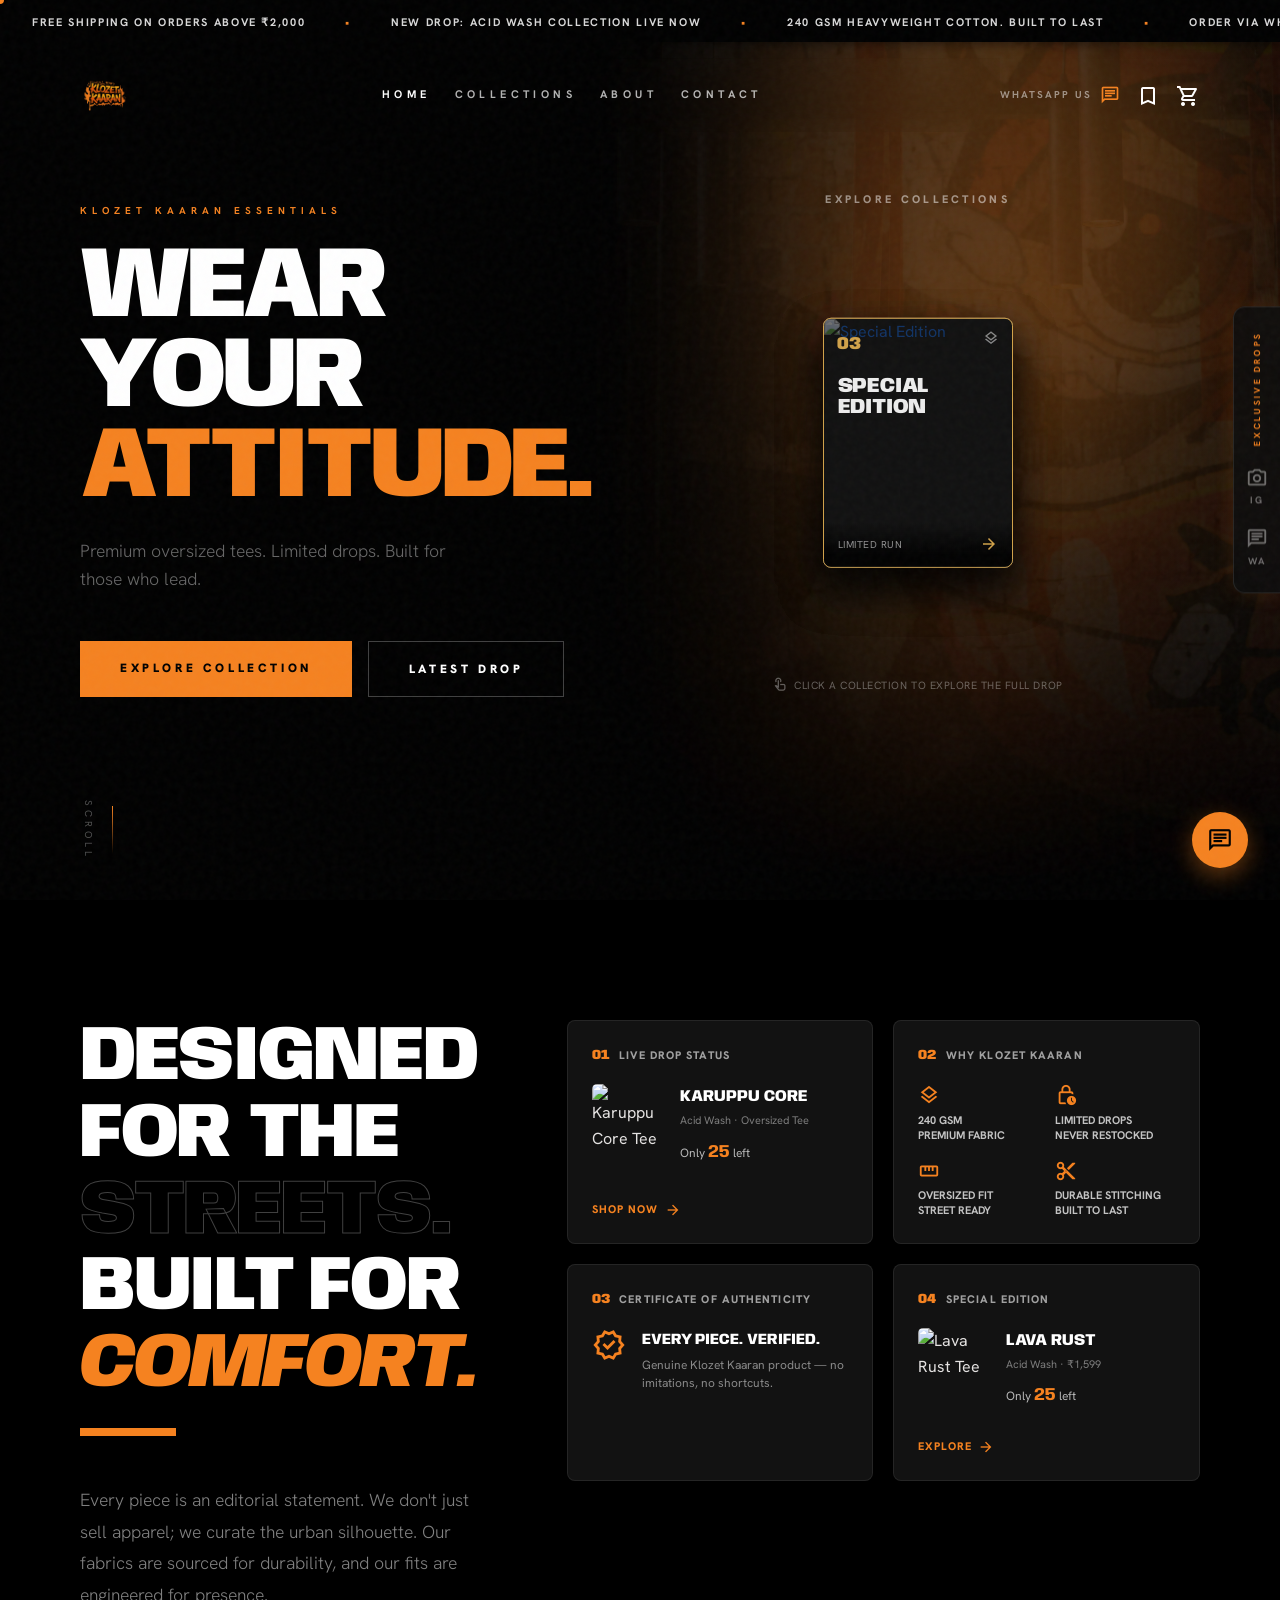
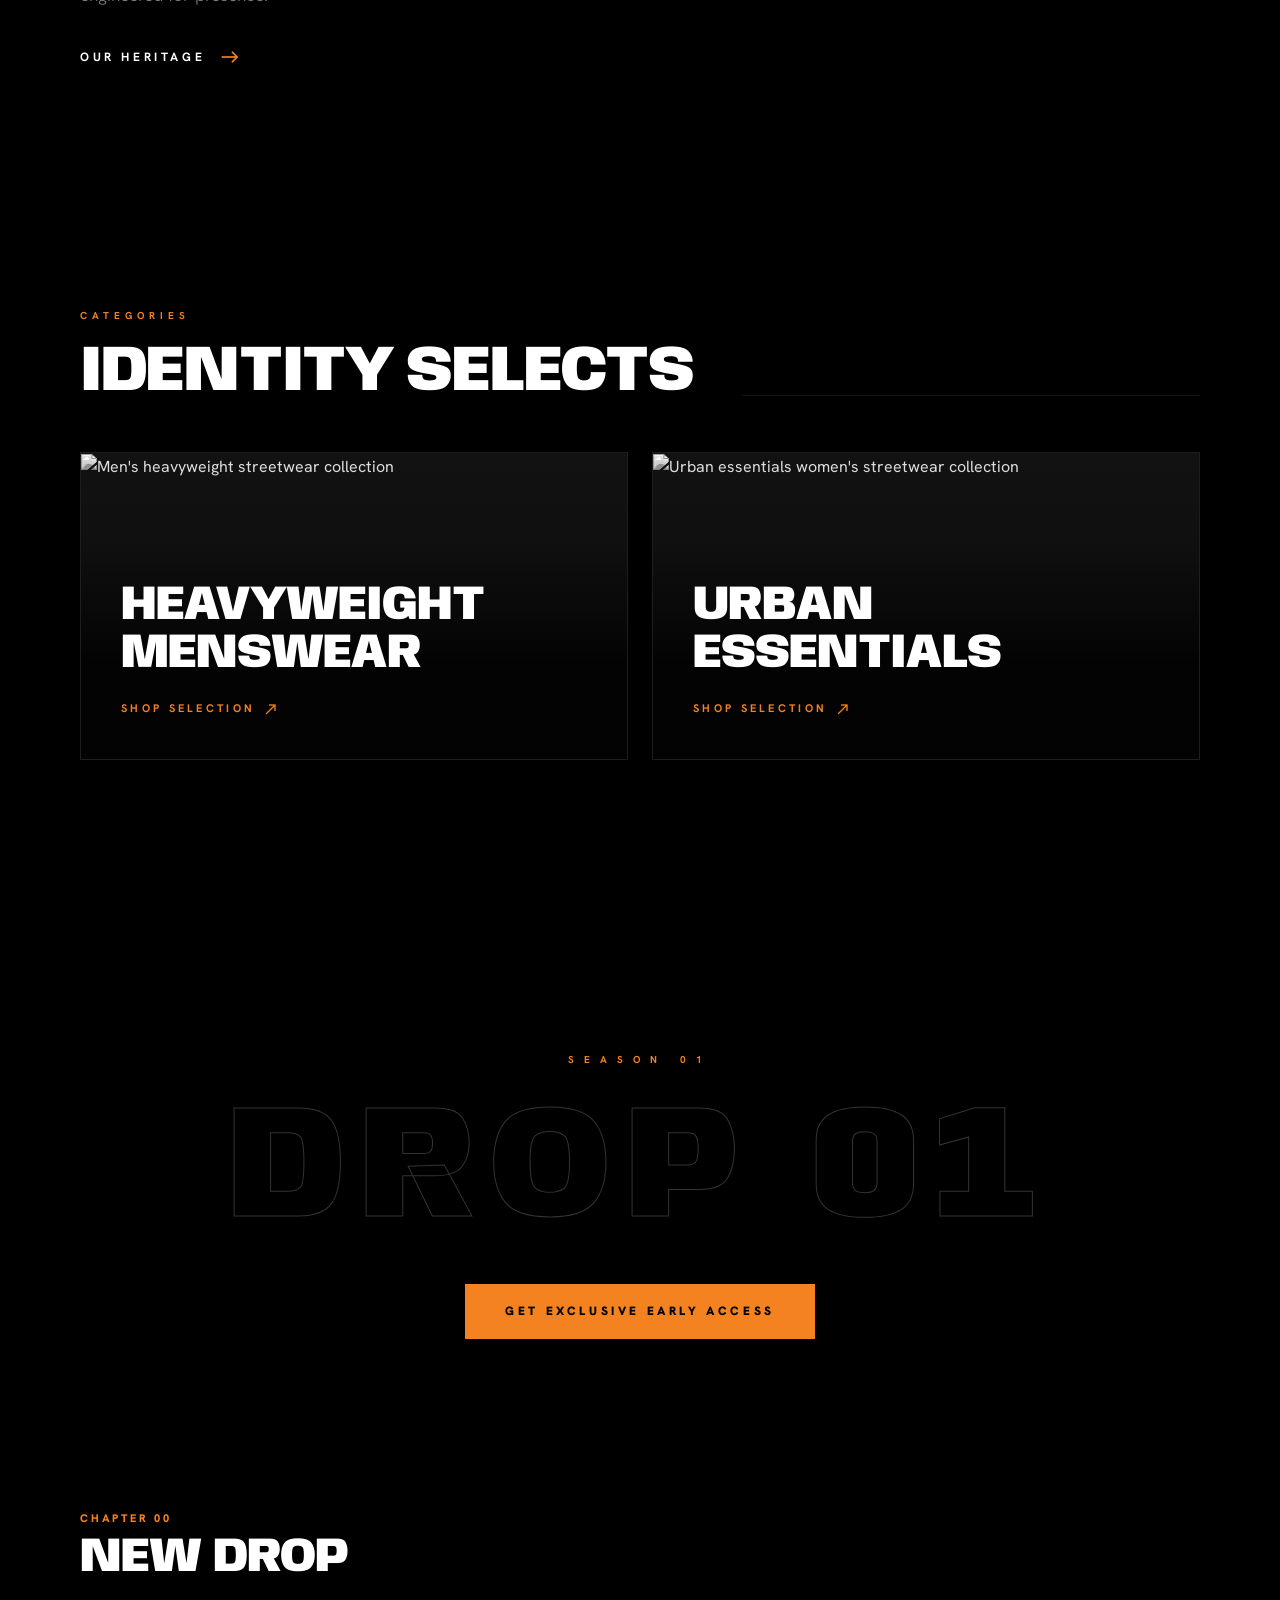
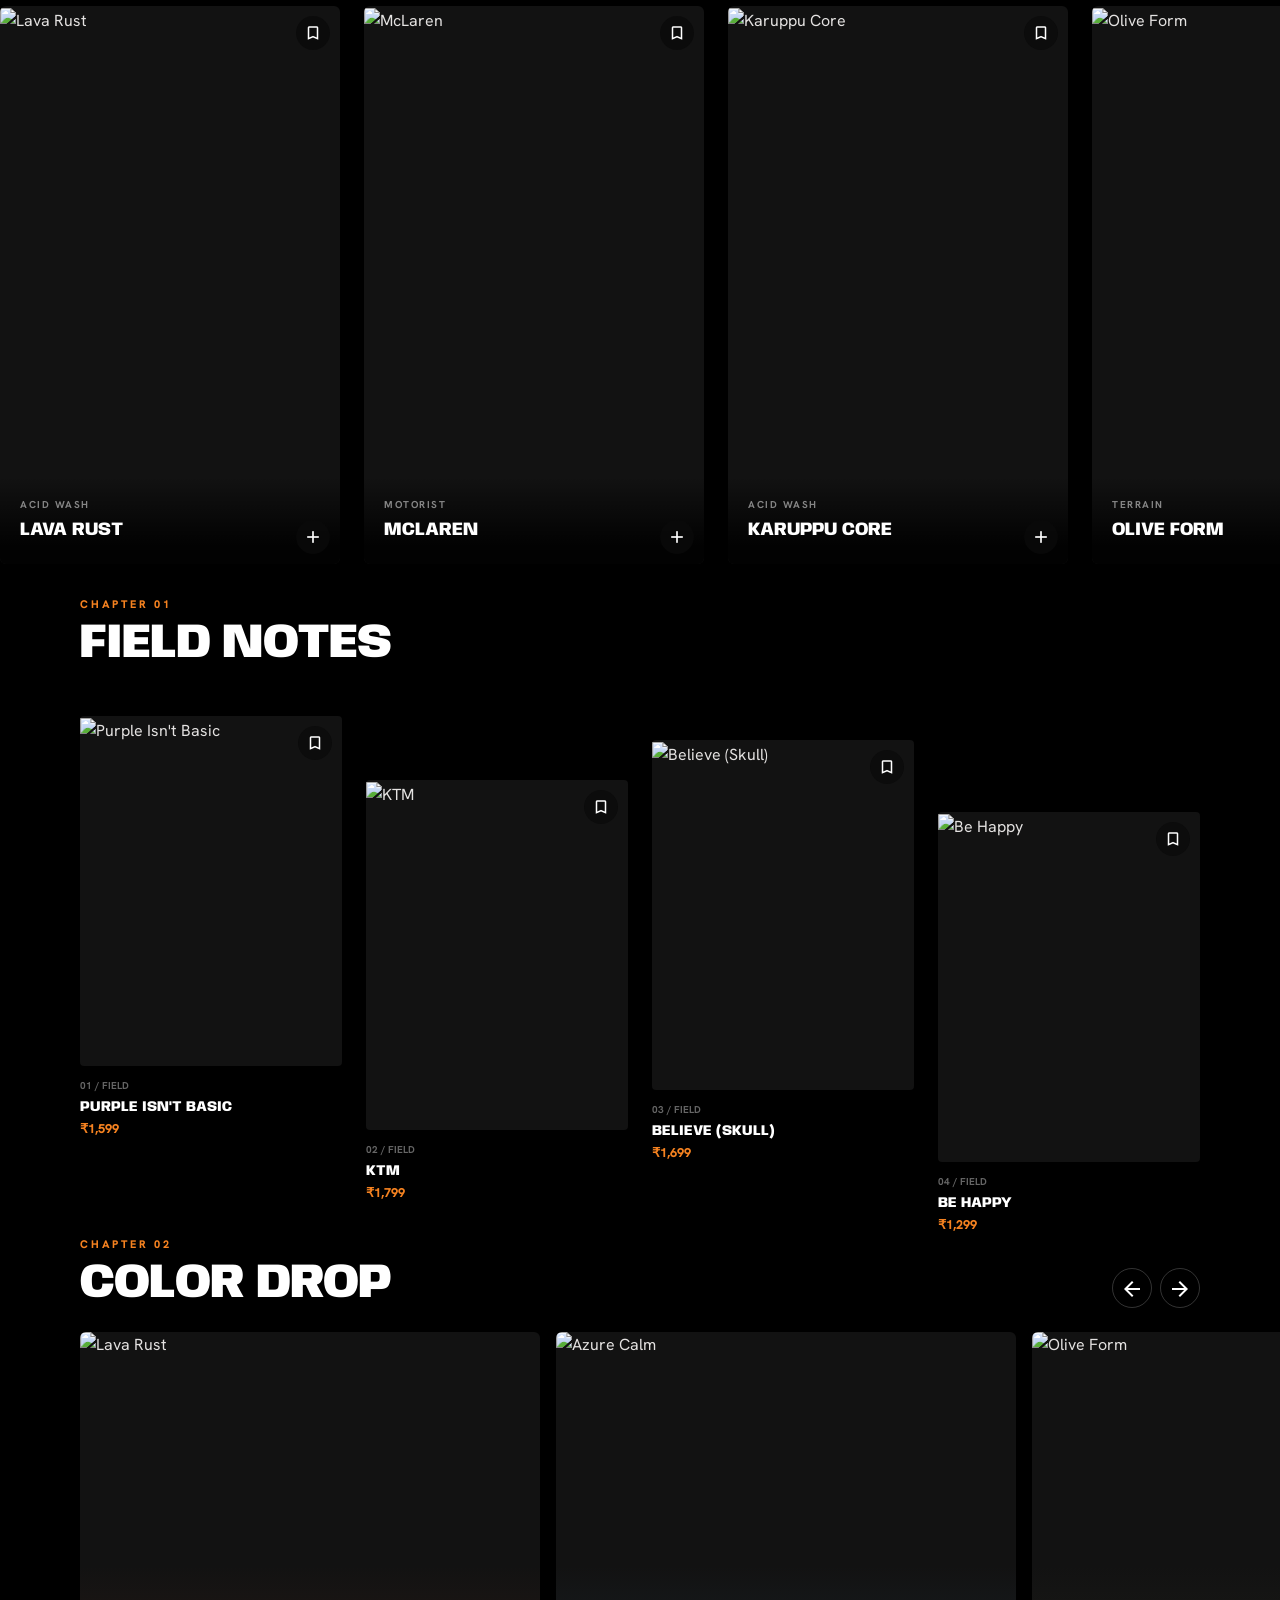
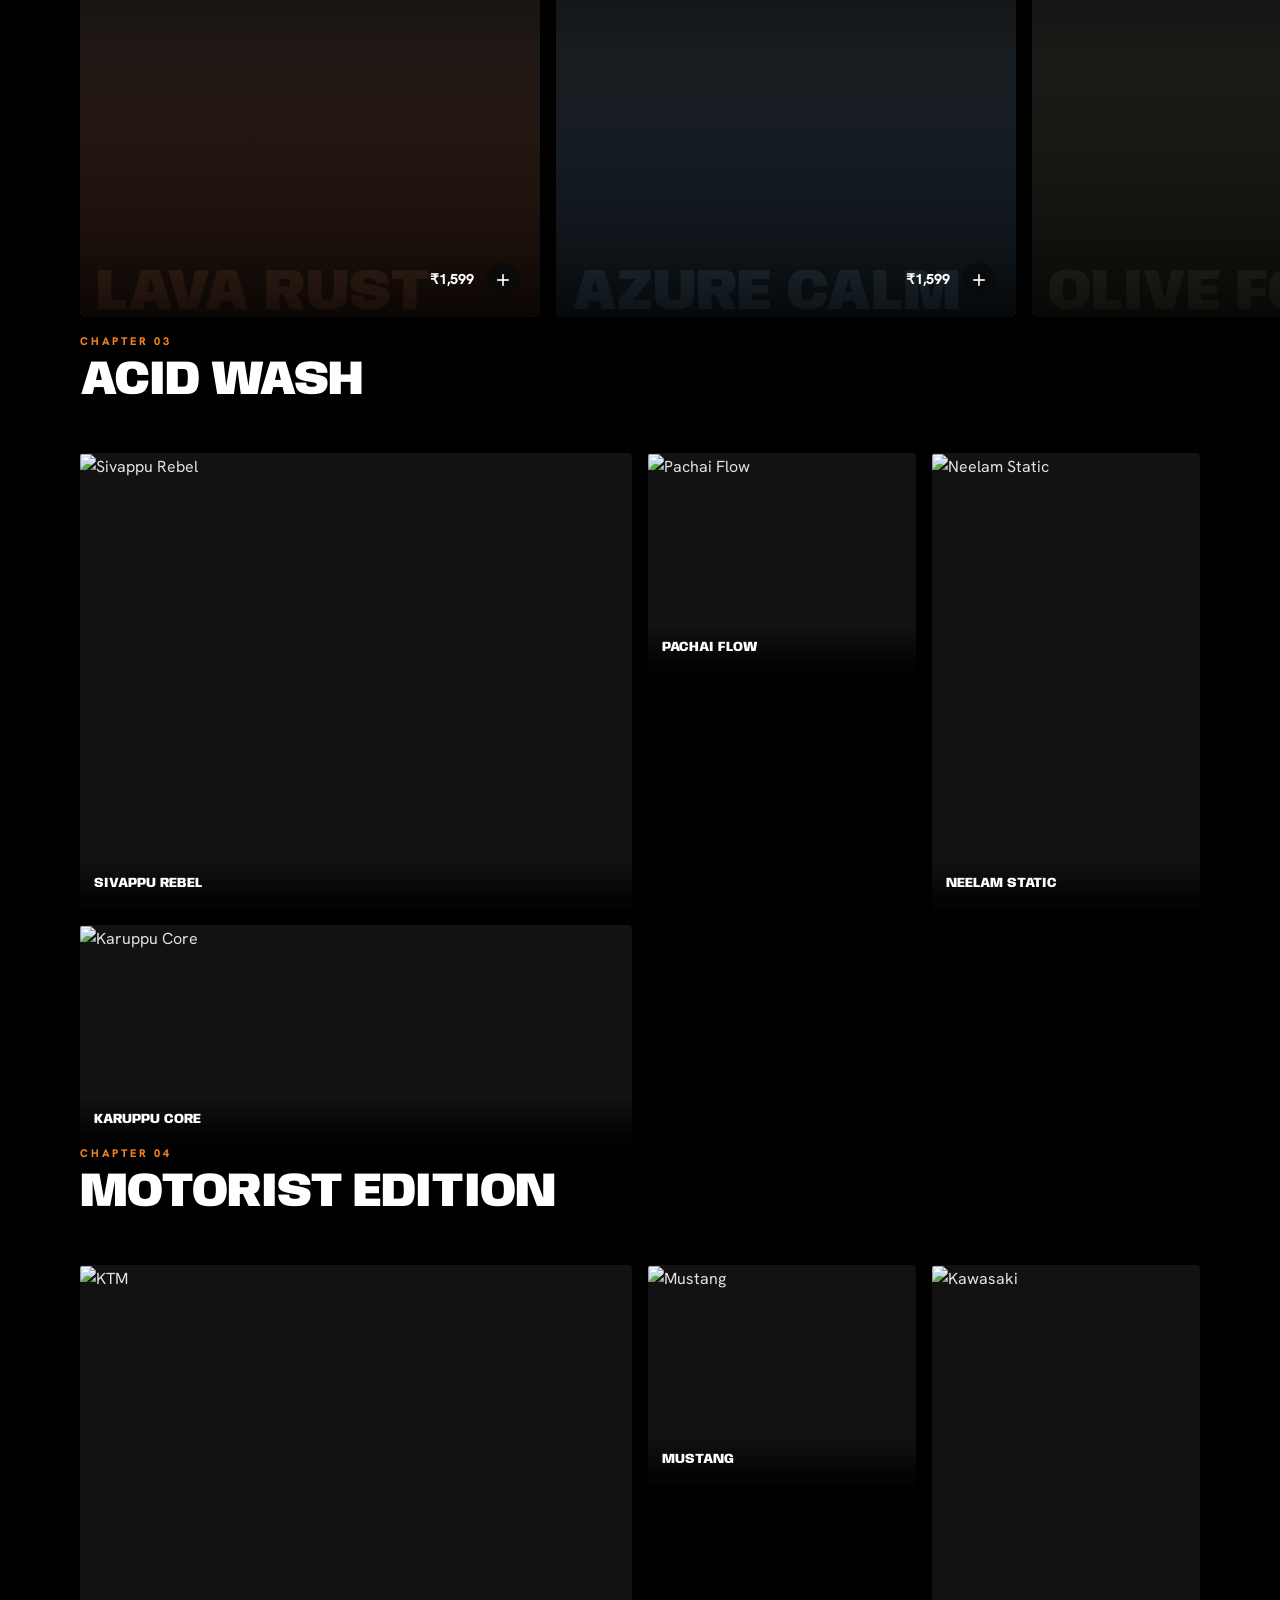
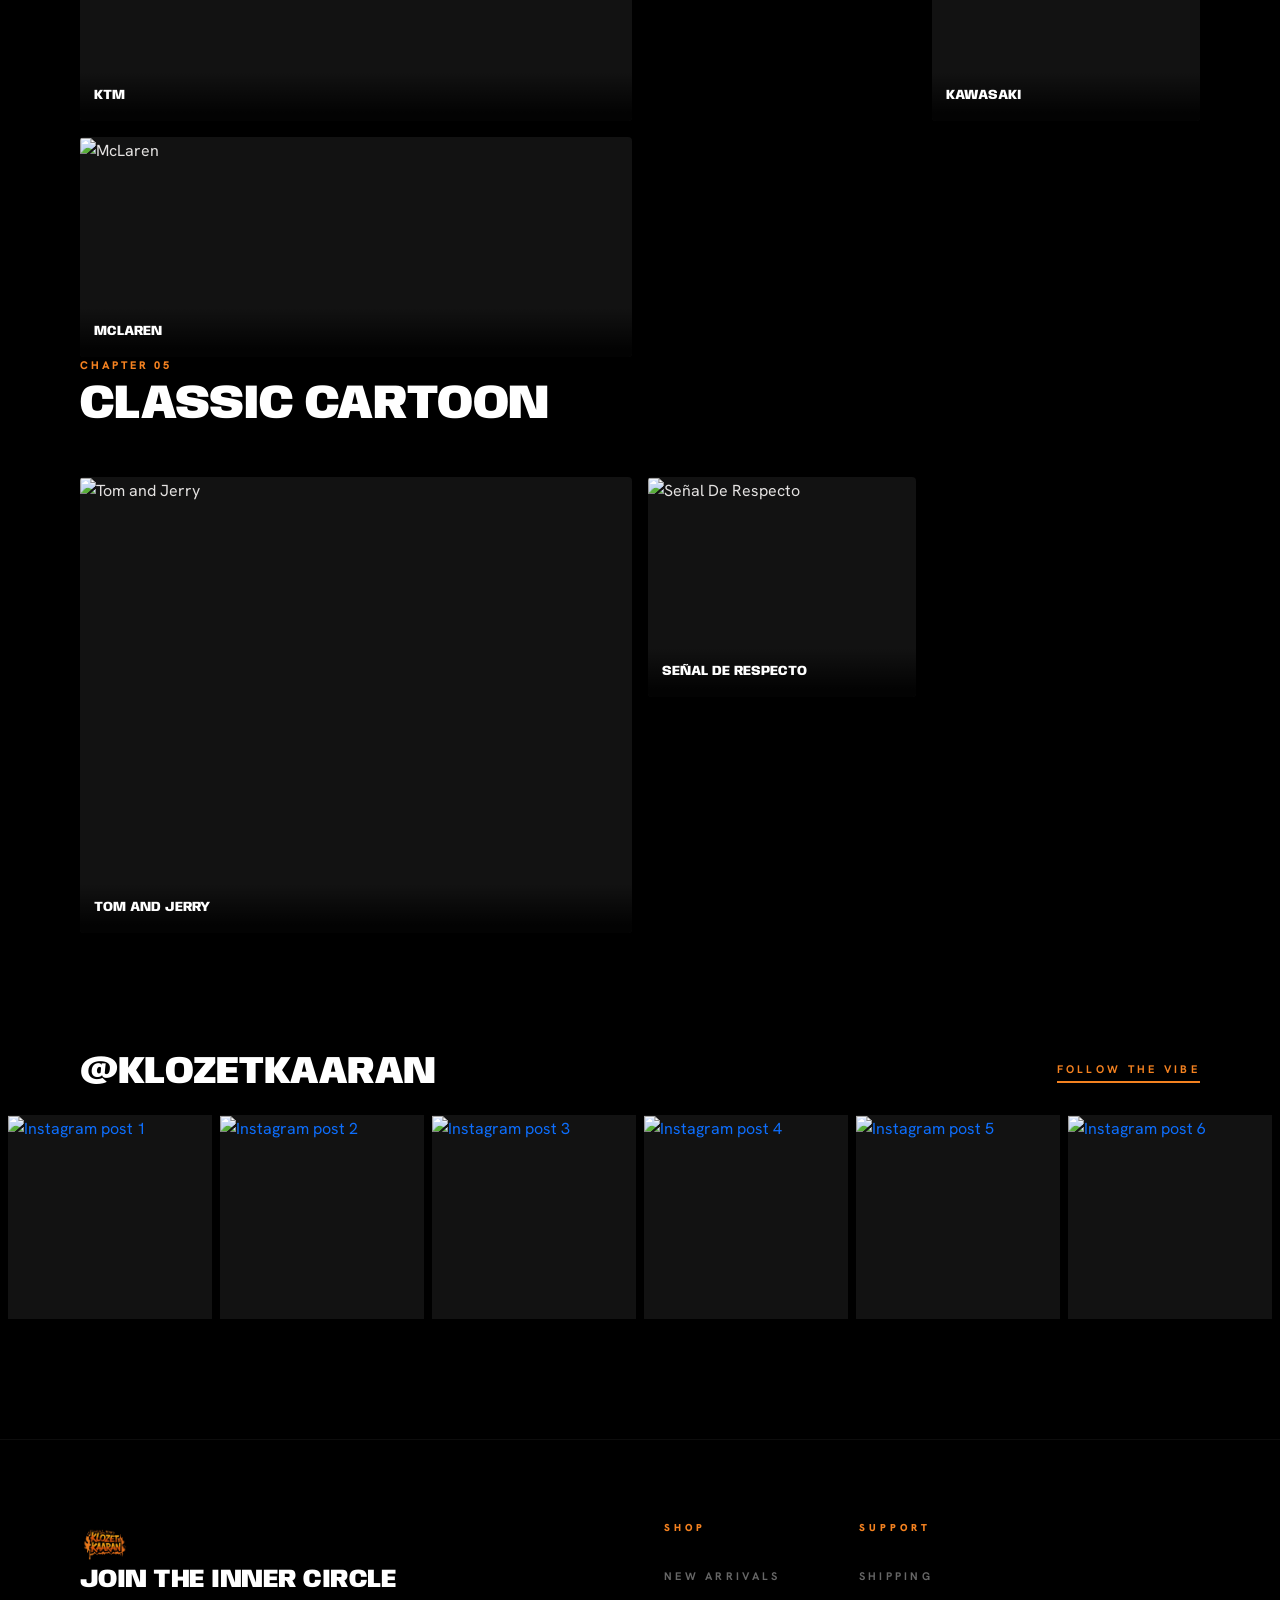
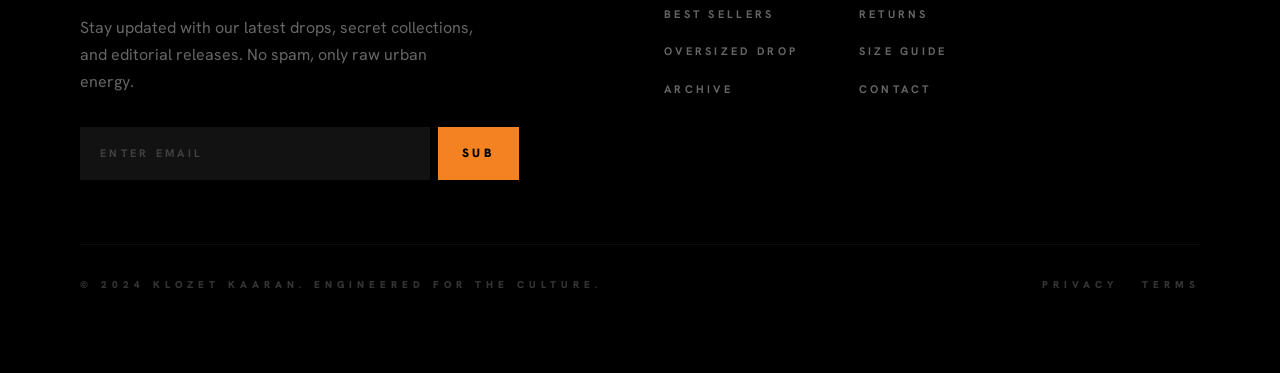
==== commit 97672f10: "adding png images" ====
--- a/index.html
+++ b/index.html
@@ -159,7 +159,7 @@
                 <span class="hero-orbit-num">01</span>
                 <span class="material-symbols-outlined hero-orbit-icon">layers</span>
               </div>
-              <img src="https://drive.google.com/file/d/16NaTRA19-mtf1niPJy8Znl3OfRs_kSH9/view?usp=drive_link" alt="Acid Wash collection" loading="lazy" />
+              <img src="/assets/images/01.png" alt="Acid Wash collection" loading="lazy" />
               <p class="hero-orbit-statement">Acid<br />Wash</p>
               <div class="hero-orbit-bottom">
                 <div>
@@ -176,7 +176,7 @@
                 <span class="hero-orbit-num">02</span>
                 <span class="material-symbols-outlined hero-orbit-icon">layers</span>
               </div>
-              <img src="https://drive.google.com/file/d/1kGHkv51DaGEcWlhuFObRDmrQSl1JDrQD/view?usp=drive_link" alt="Printed Collection" loading="lazy" />
+              <img src="" alt="Printed Collection" loading="lazy" />
               <p class="hero-orbit-statement">Printed<br />Collection</p>
               <div class="hero-orbit-bottom">
                 <div>
@@ -193,7 +193,7 @@
                 <span class="hero-orbit-num">03</span>
                 <span class="material-symbols-outlined hero-orbit-icon">layers</span>
               </div>
-              <img src="https://drive.google.com/file/d/1VQE-jYUHflvKjioKFK-1Co0g002jnonA/view?usp=sharing" alt="Special Edition" loading="lazy" />
+              <img src="/assets/images/03.png" alt="Special Edition" loading="lazy" />
               <p class="hero-orbit-statement">Special<br />Edition</p>
               <div class="hero-orbit-bottom">
                 <div>
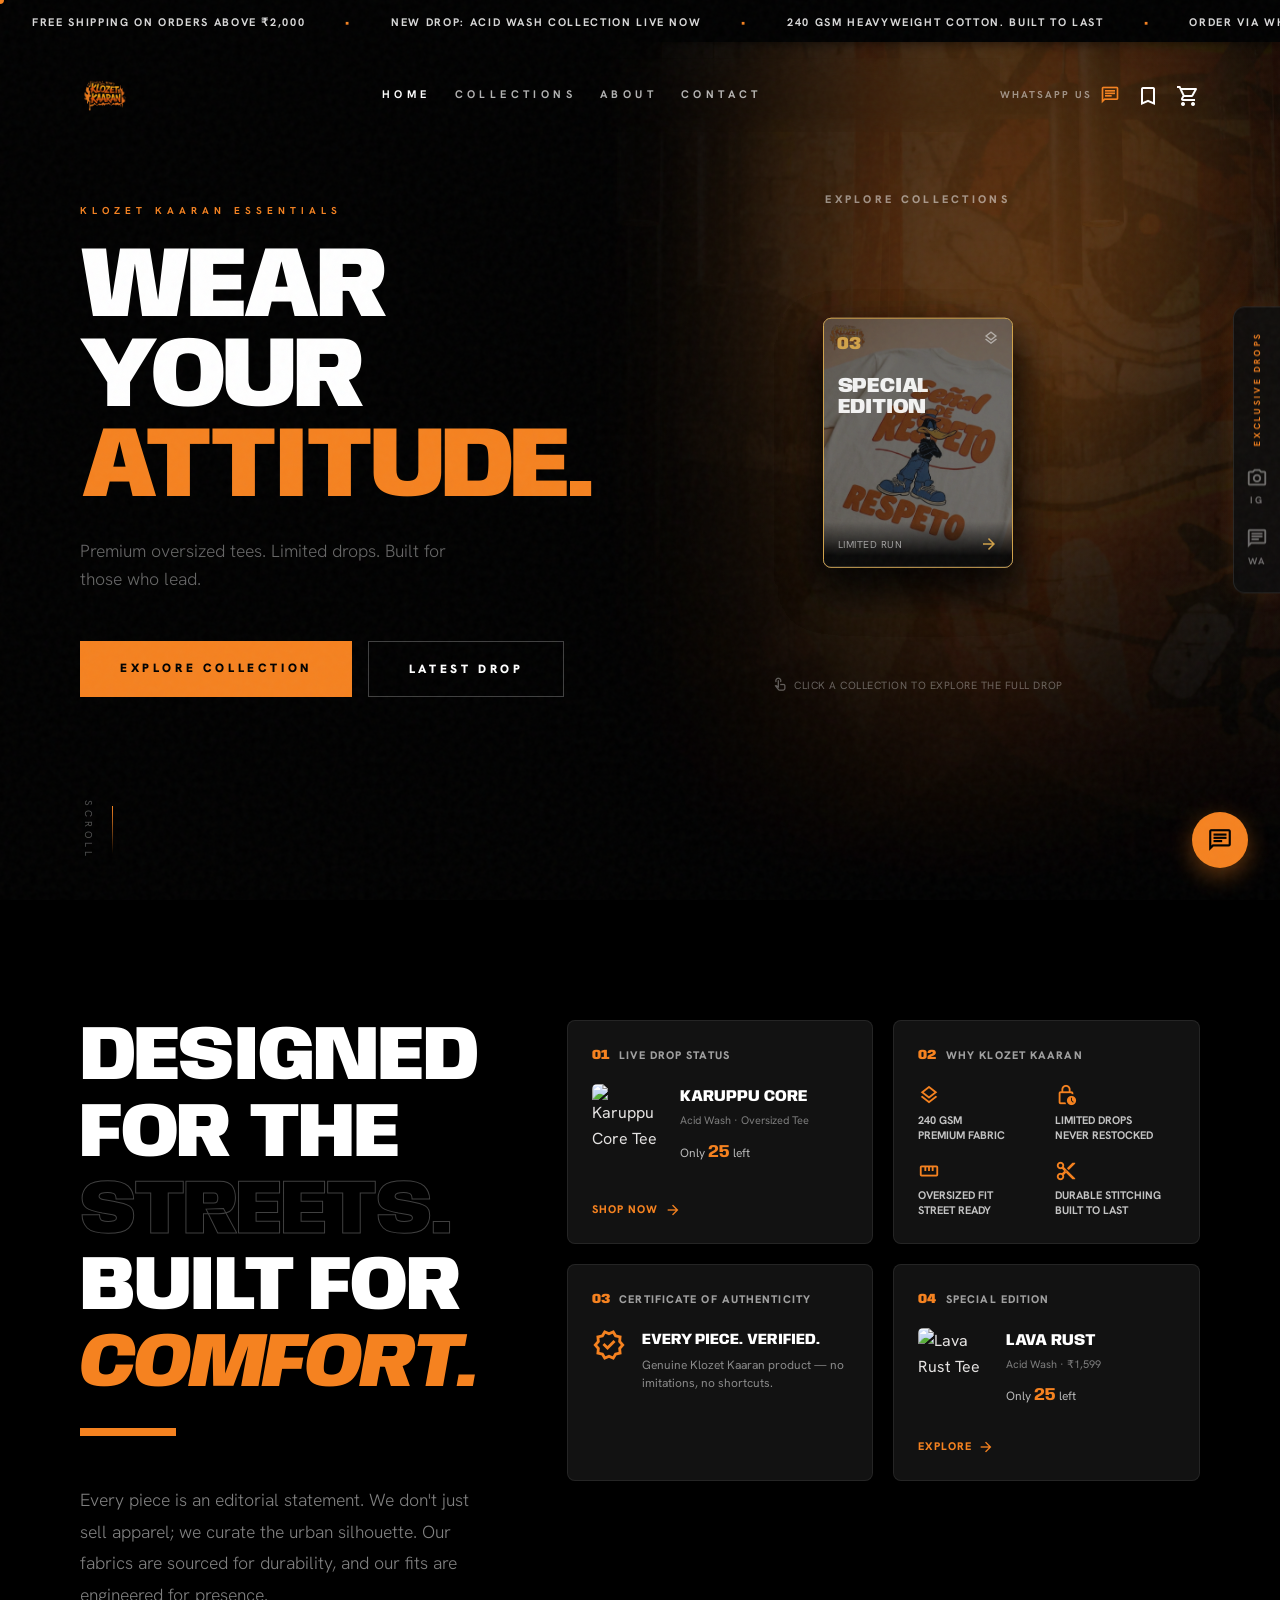
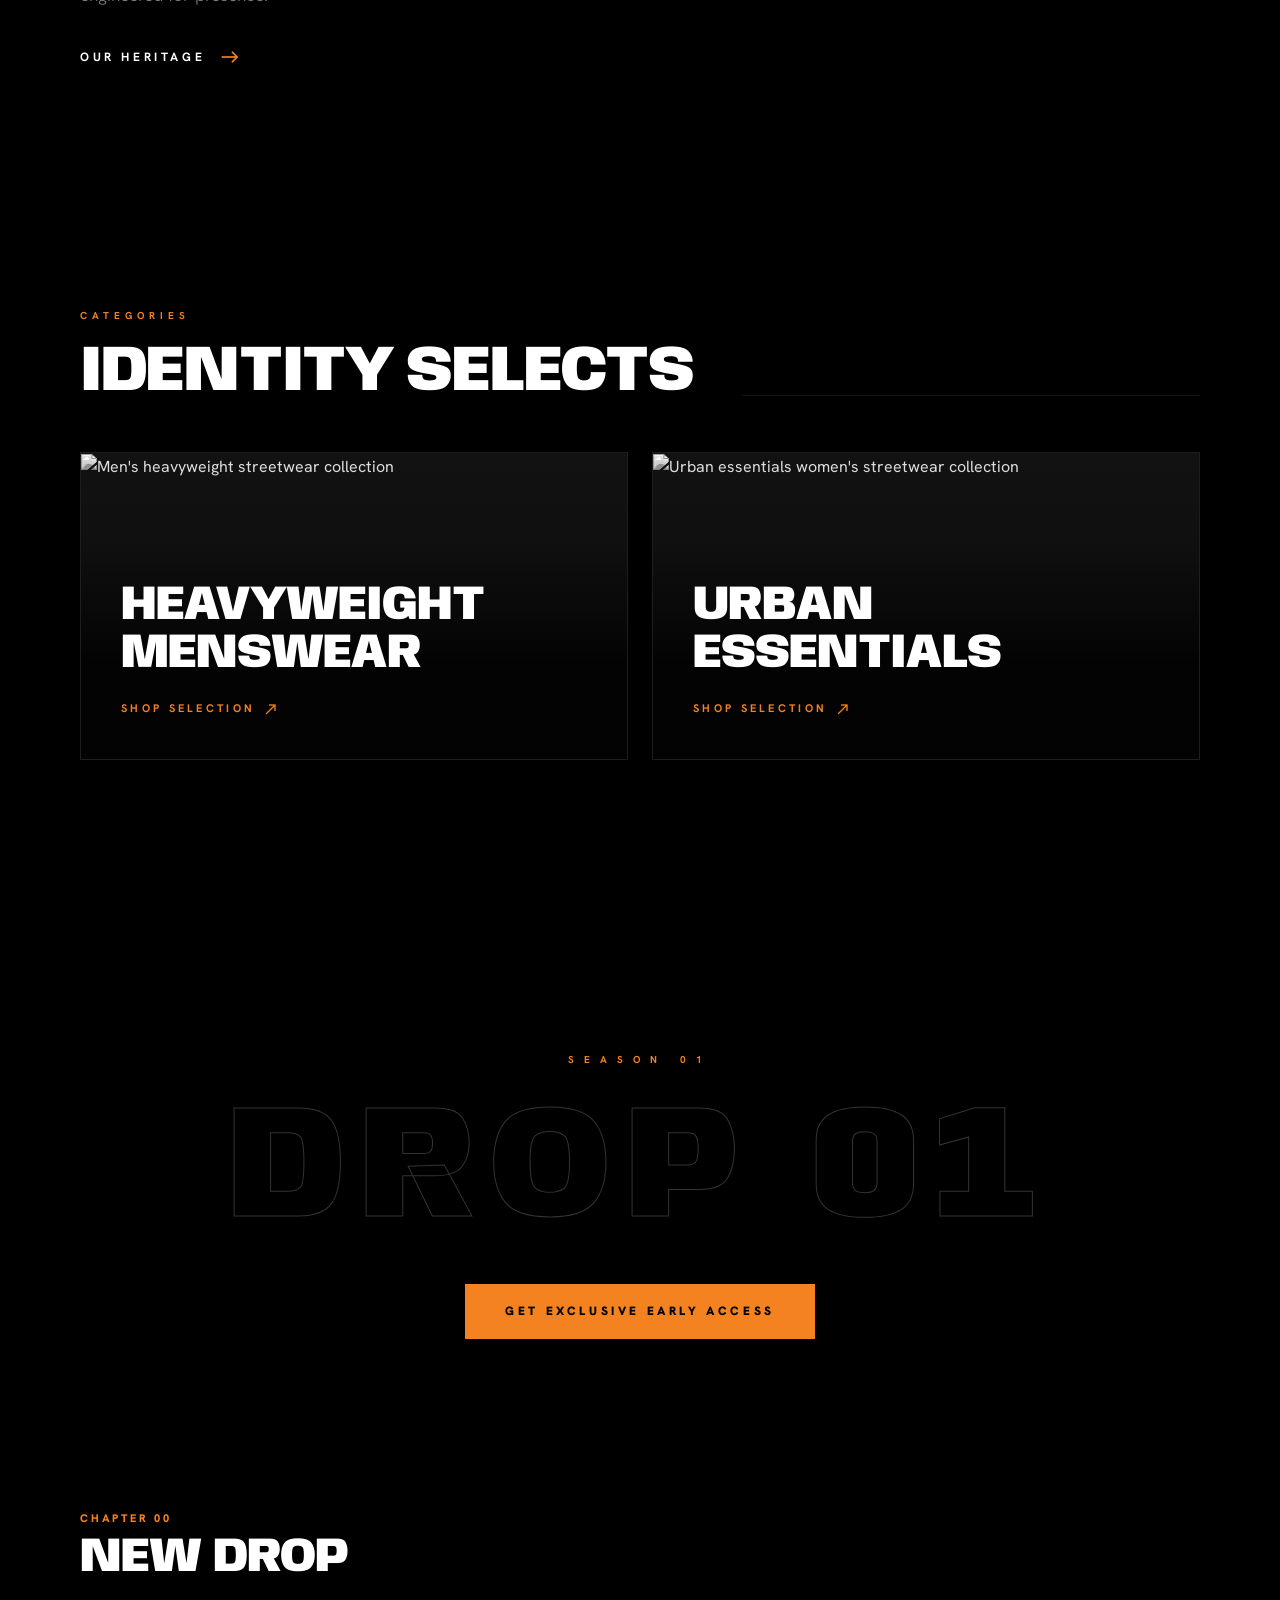
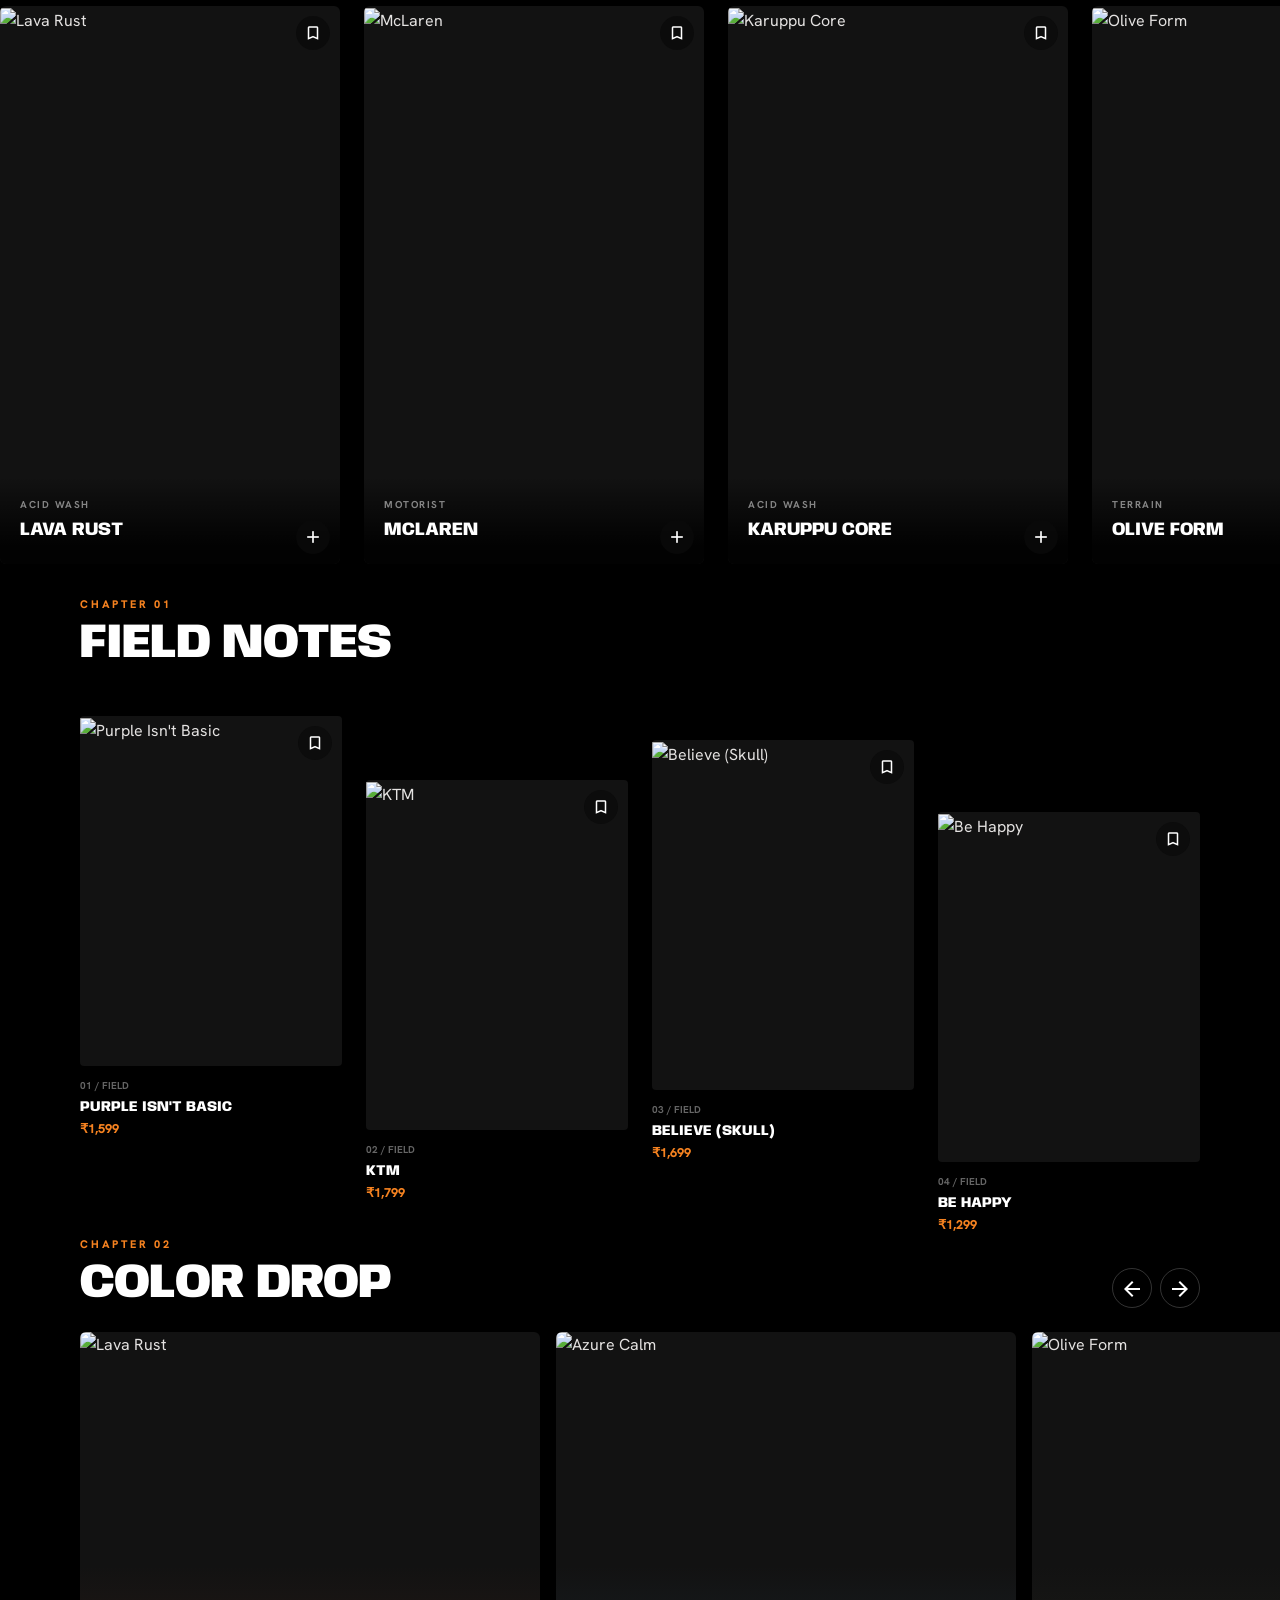
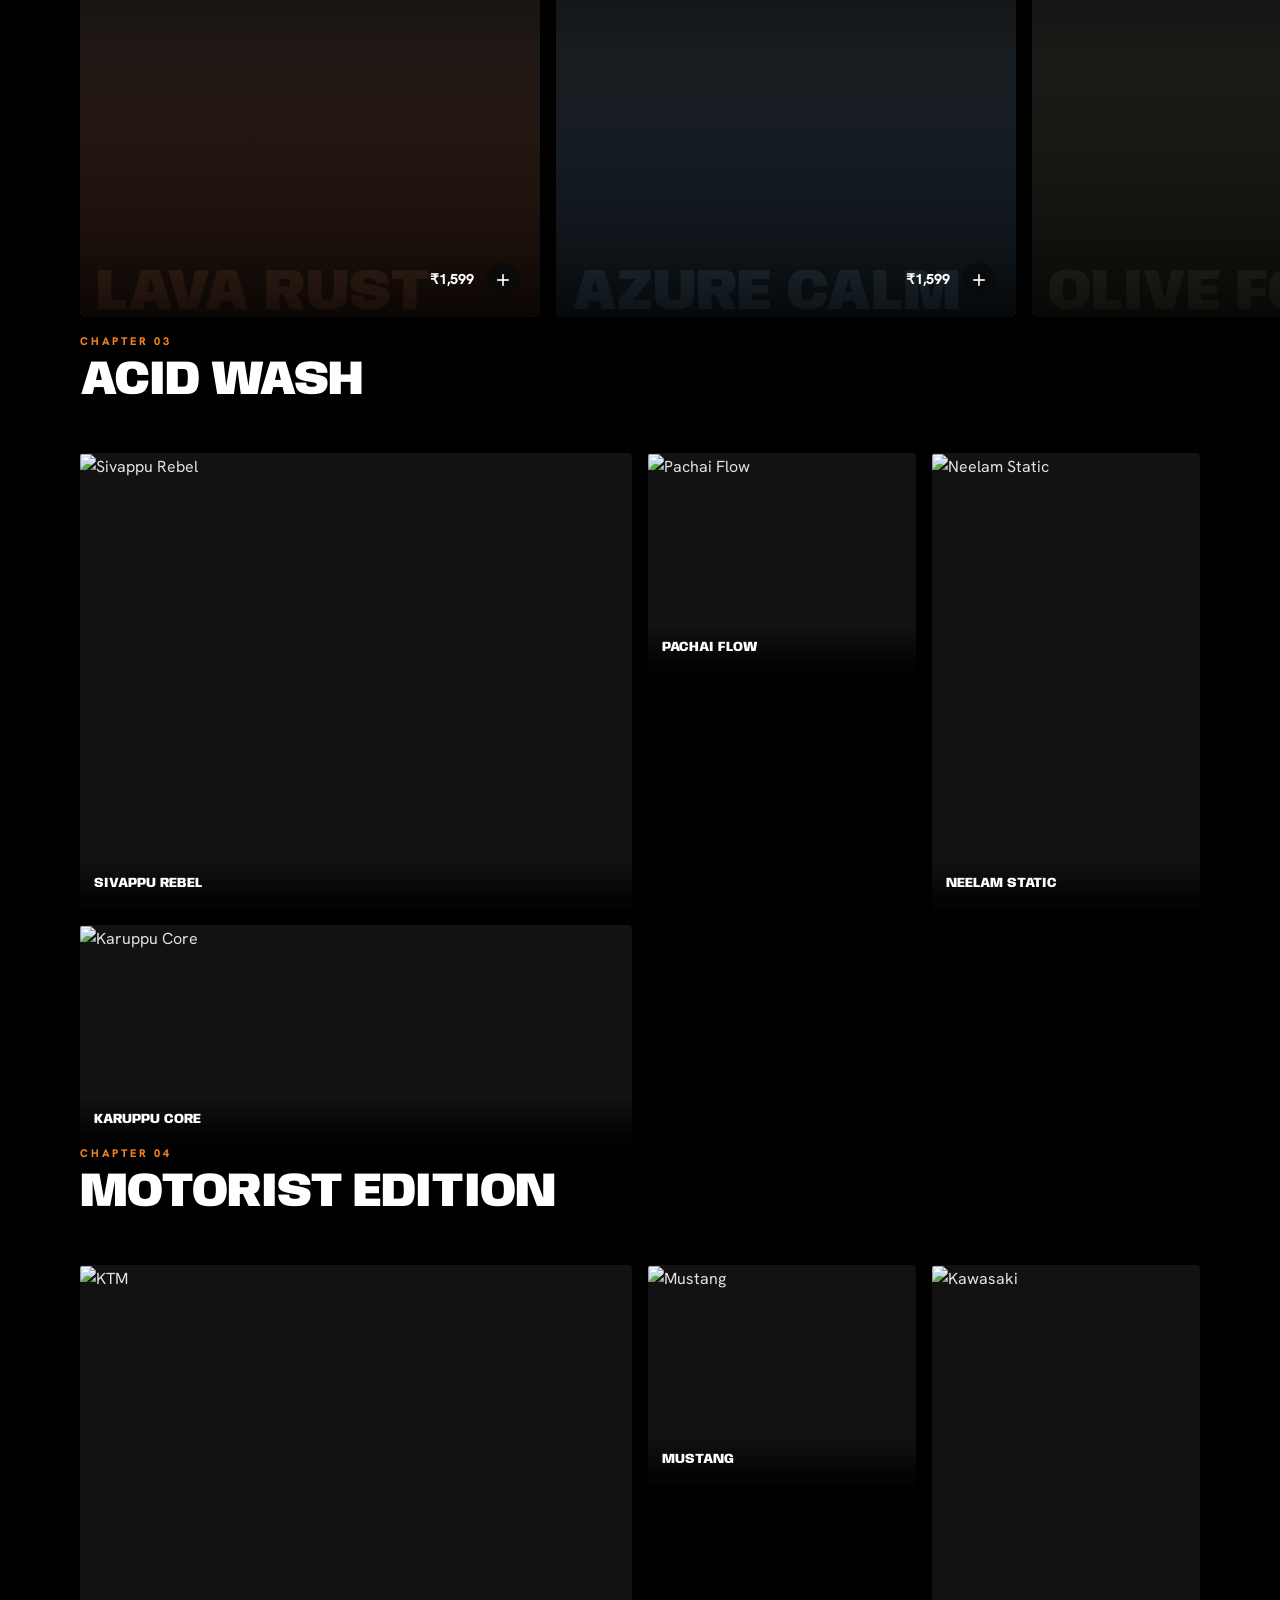
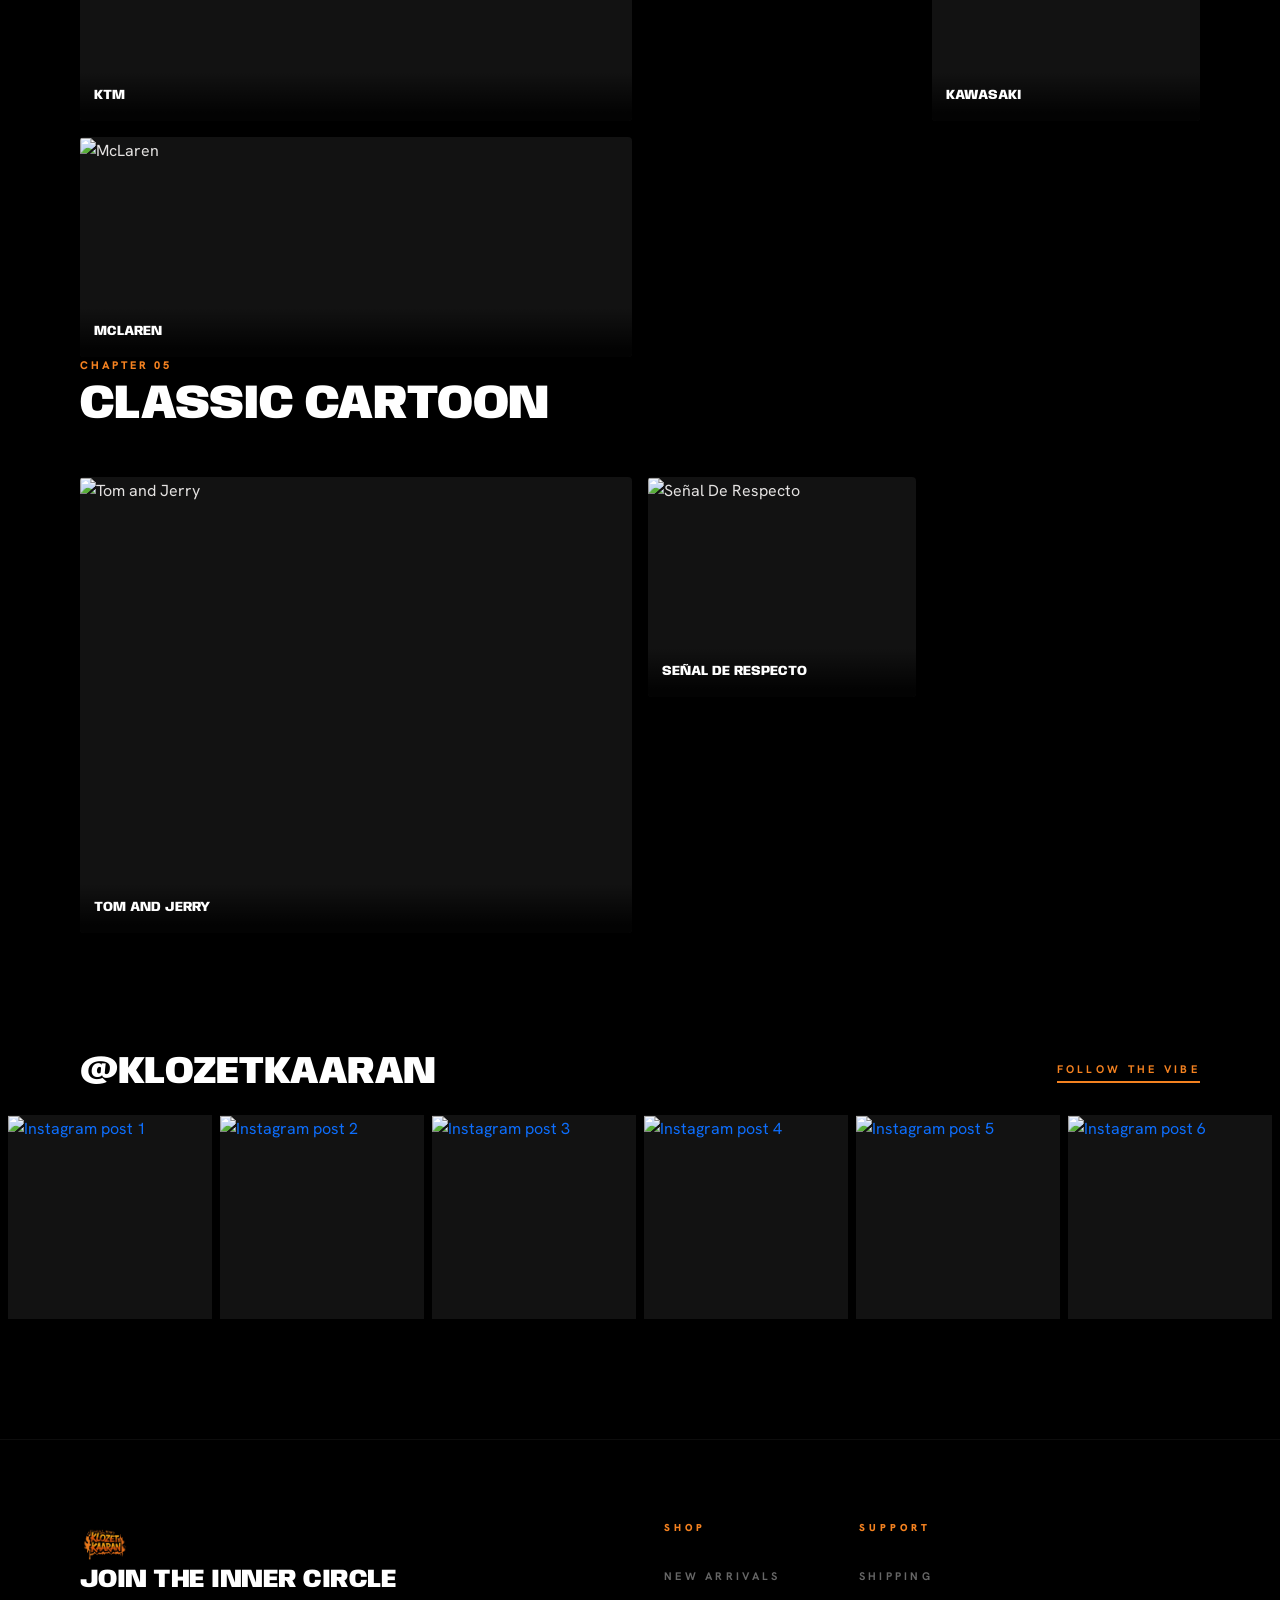
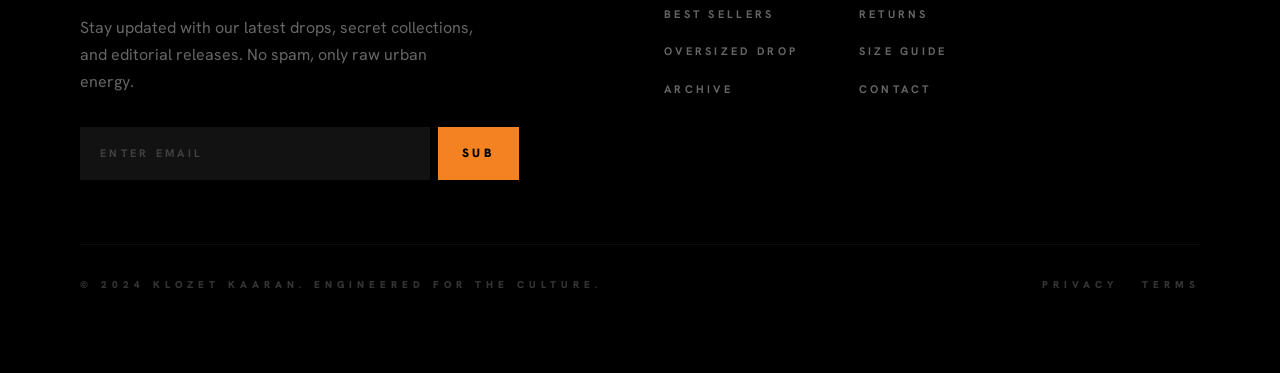
==== commit 2c5ea162: "adding png images" ====
--- a/index.html
+++ b/index.html
@@ -176,7 +176,7 @@
                 <span class="hero-orbit-num">02</span>
                 <span class="material-symbols-outlined hero-orbit-icon">layers</span>
               </div>
-              <img src="" alt="Printed Collection" loading="lazy" />
+              <img src="/assets/images/02.png" alt="Printed Collection" loading="lazy" />
               <p class="hero-orbit-statement">Printed<br />Collection</p>
               <div class="hero-orbit-bottom">
                 <div>
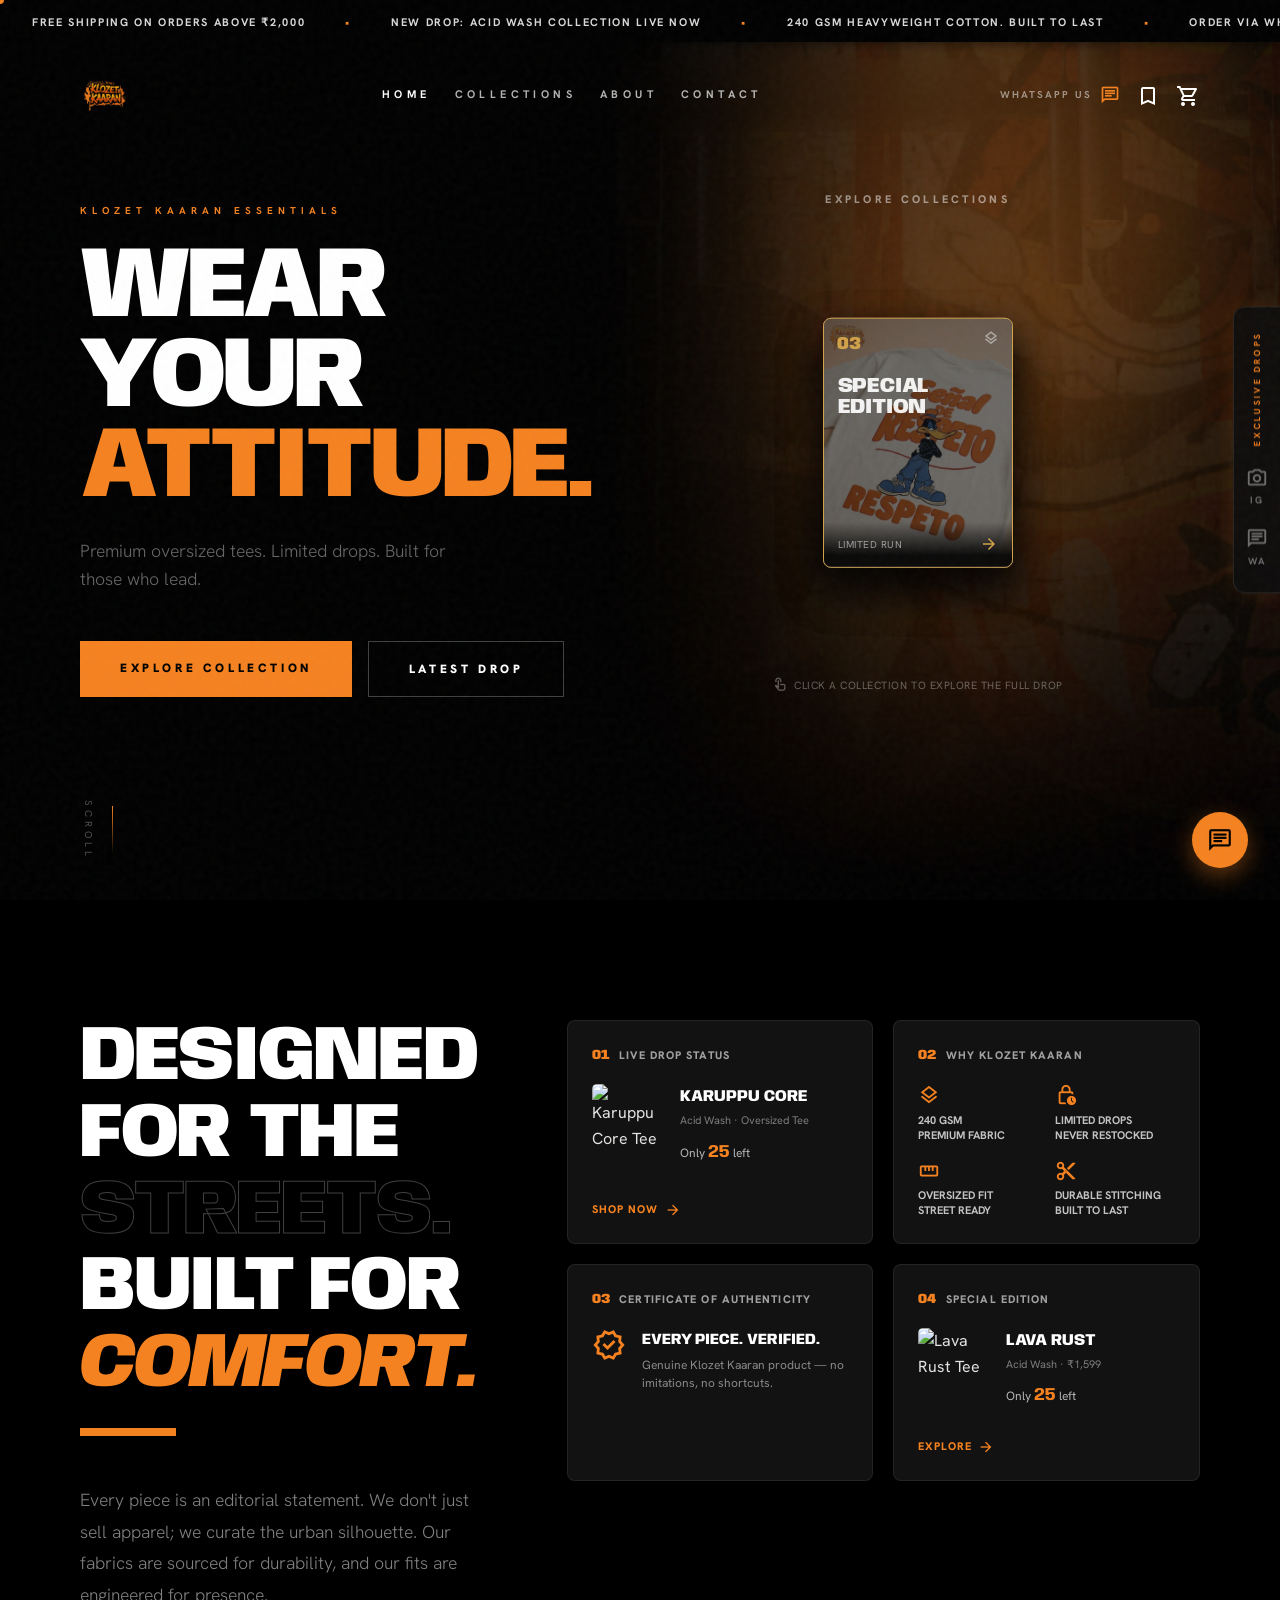
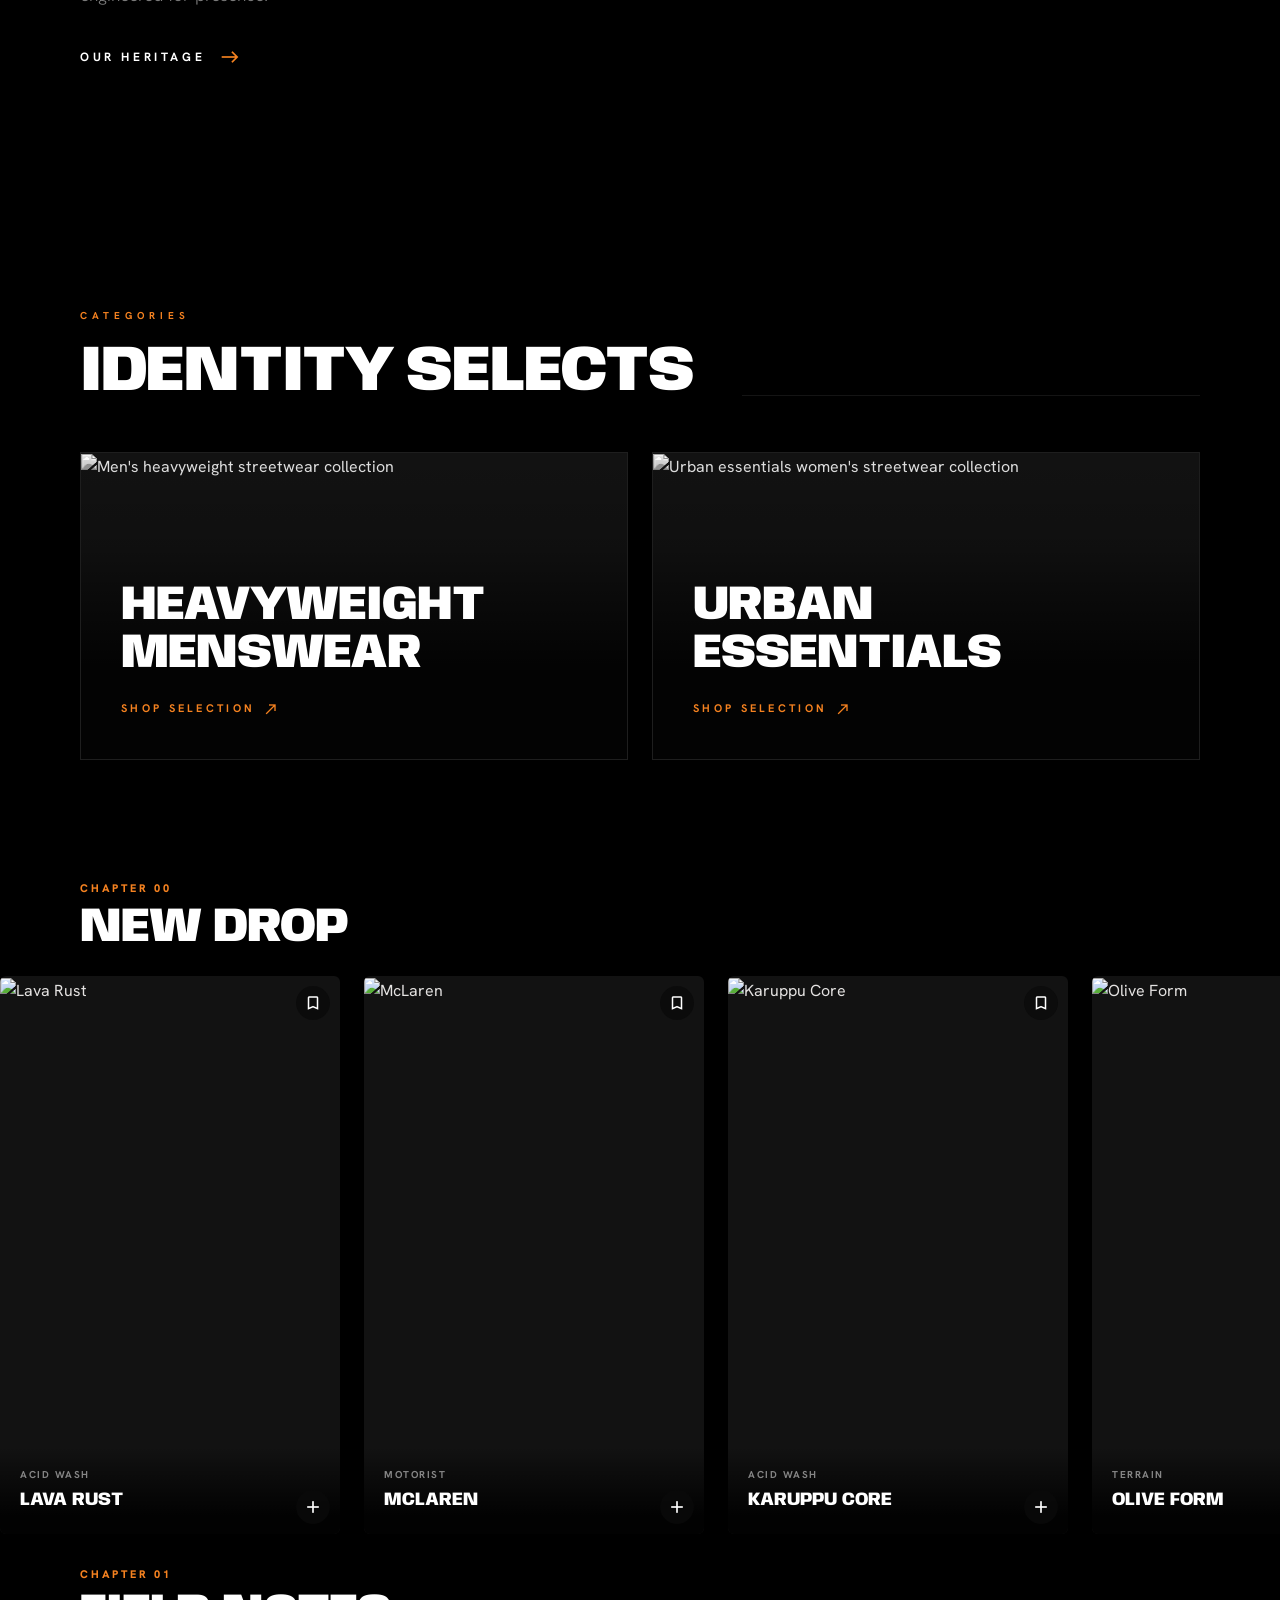
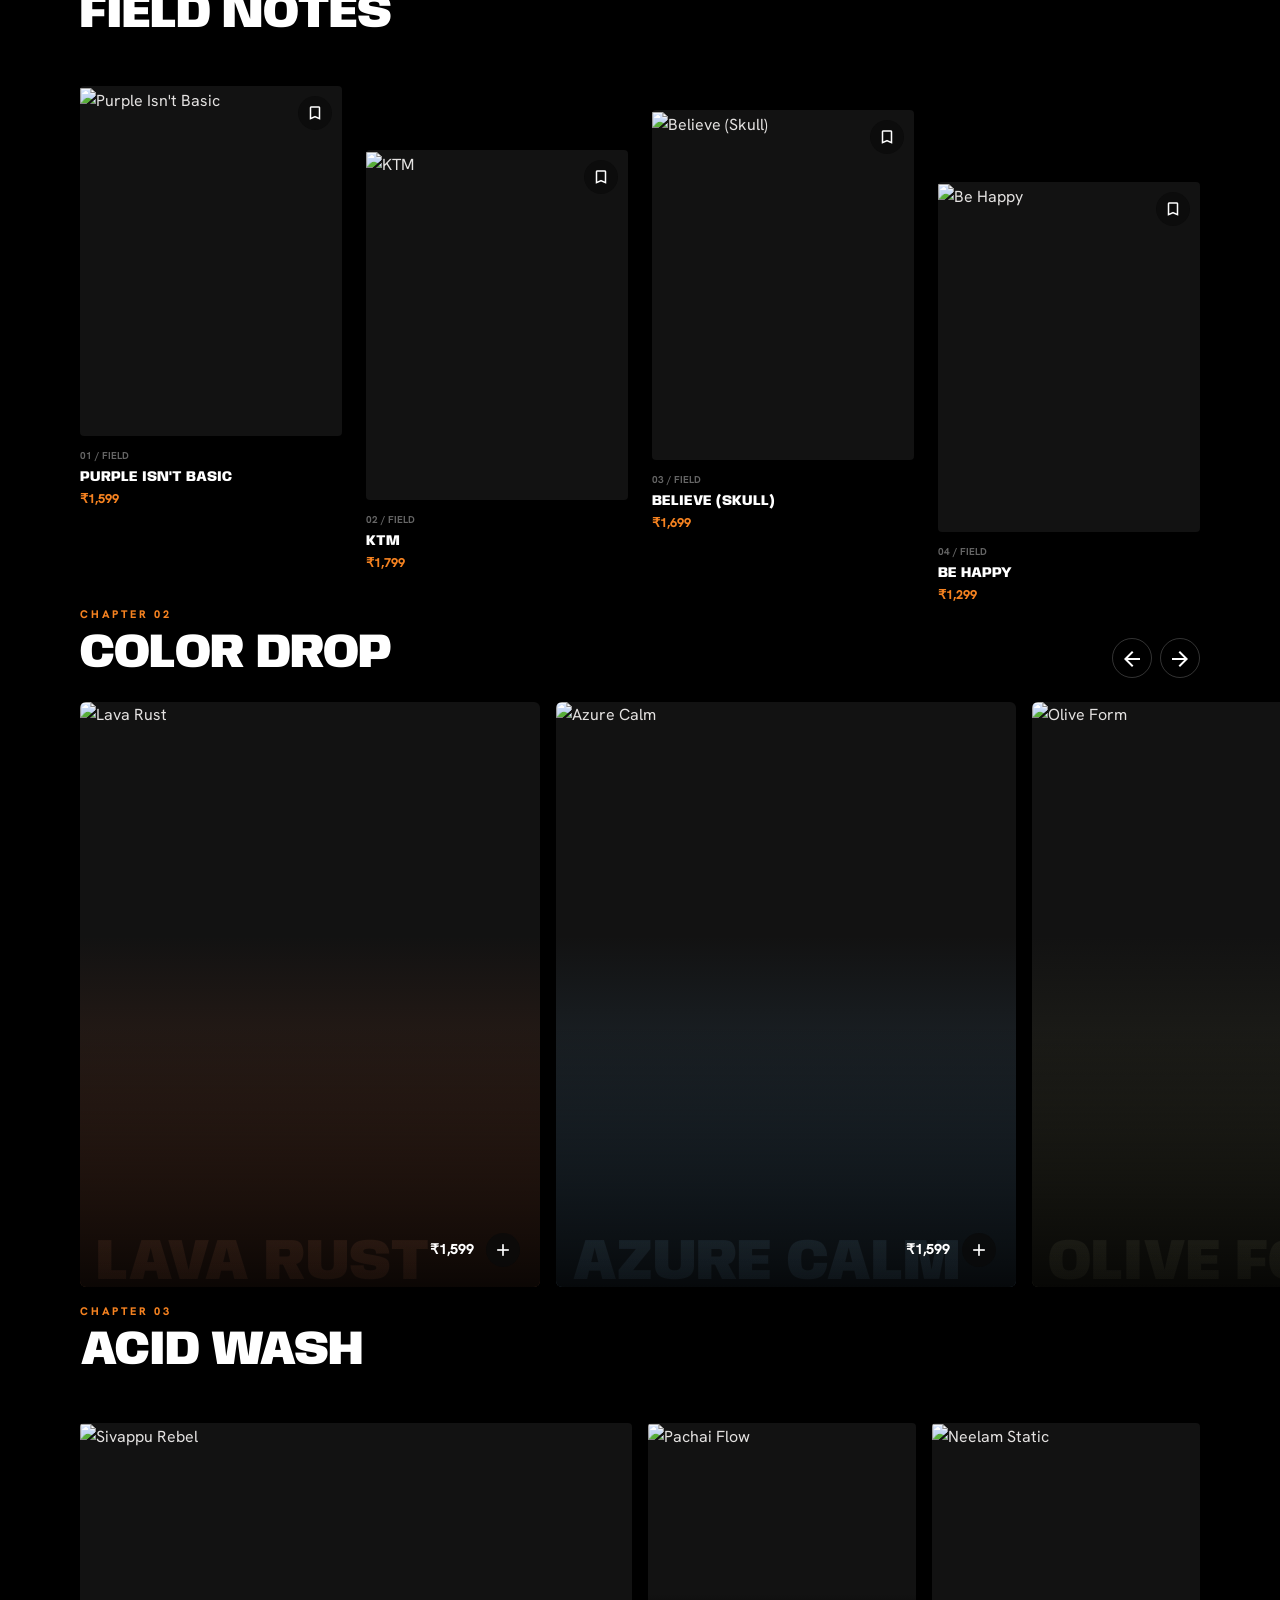
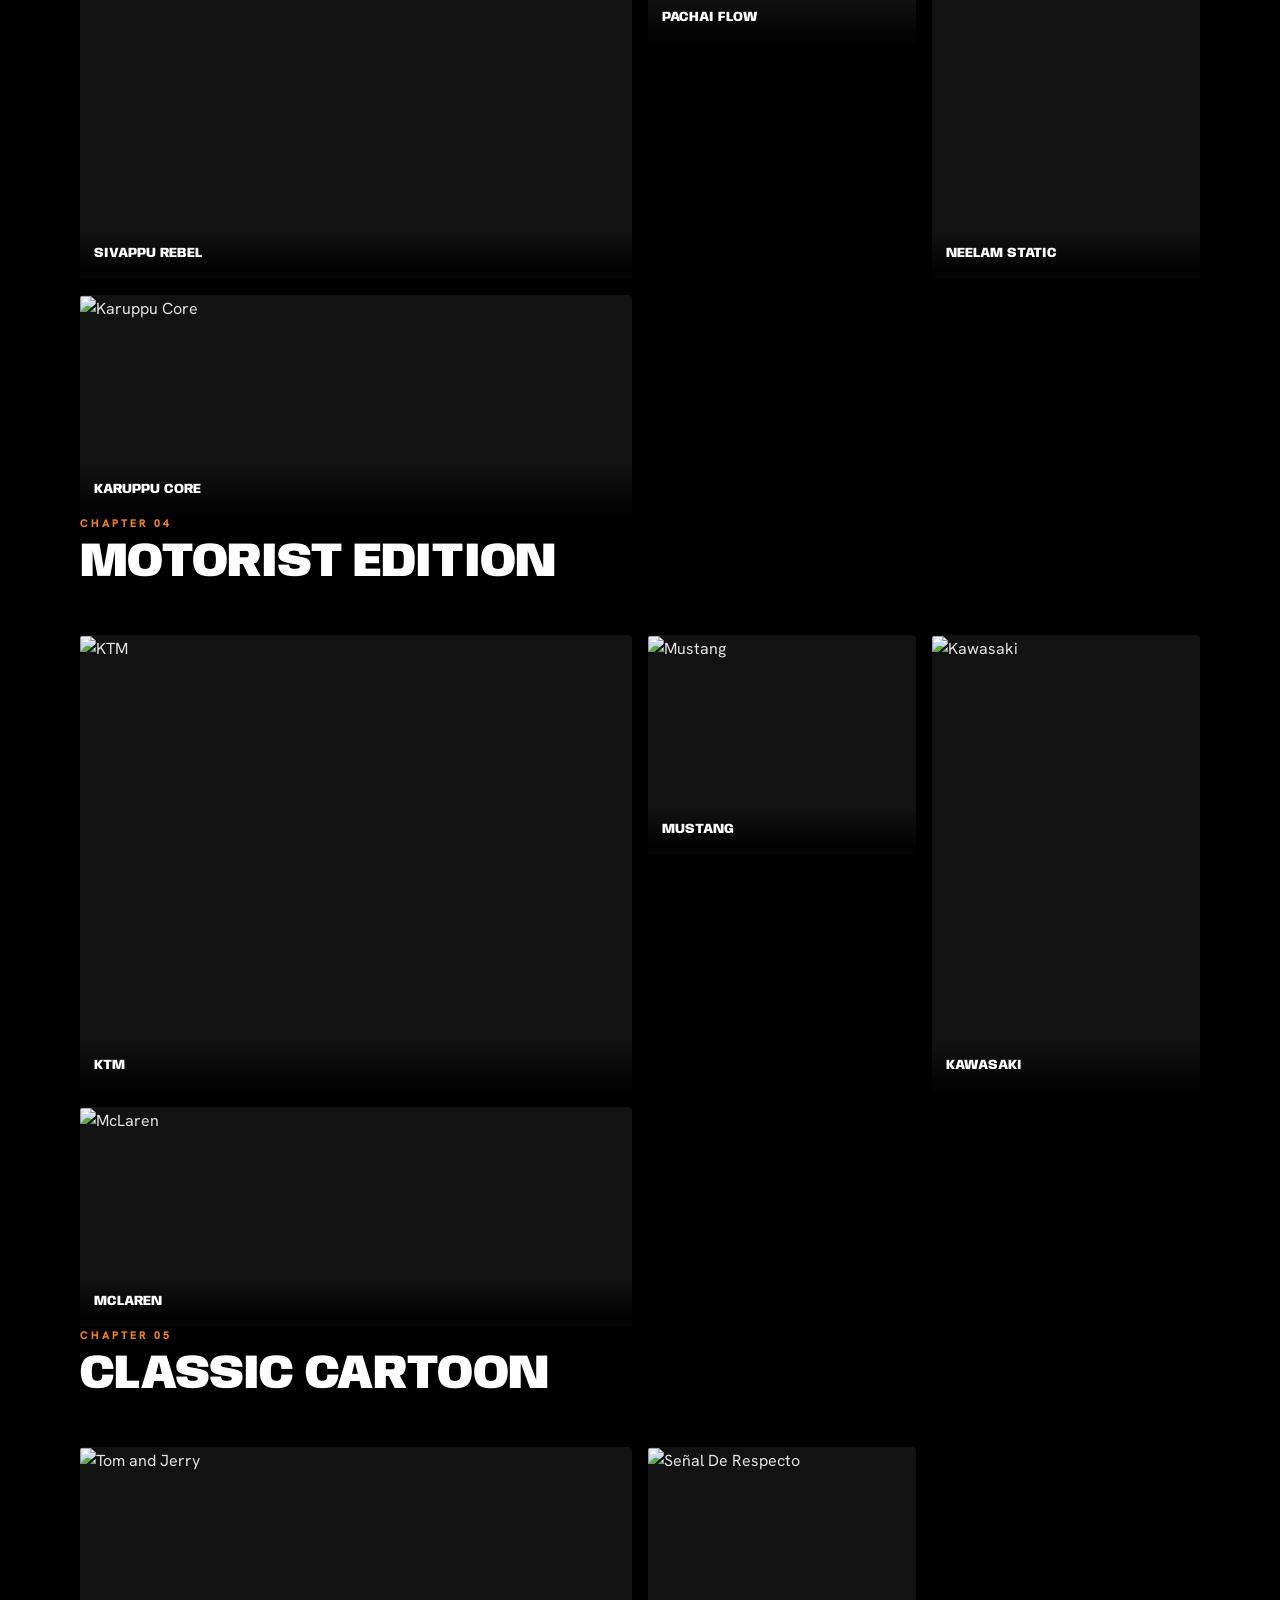
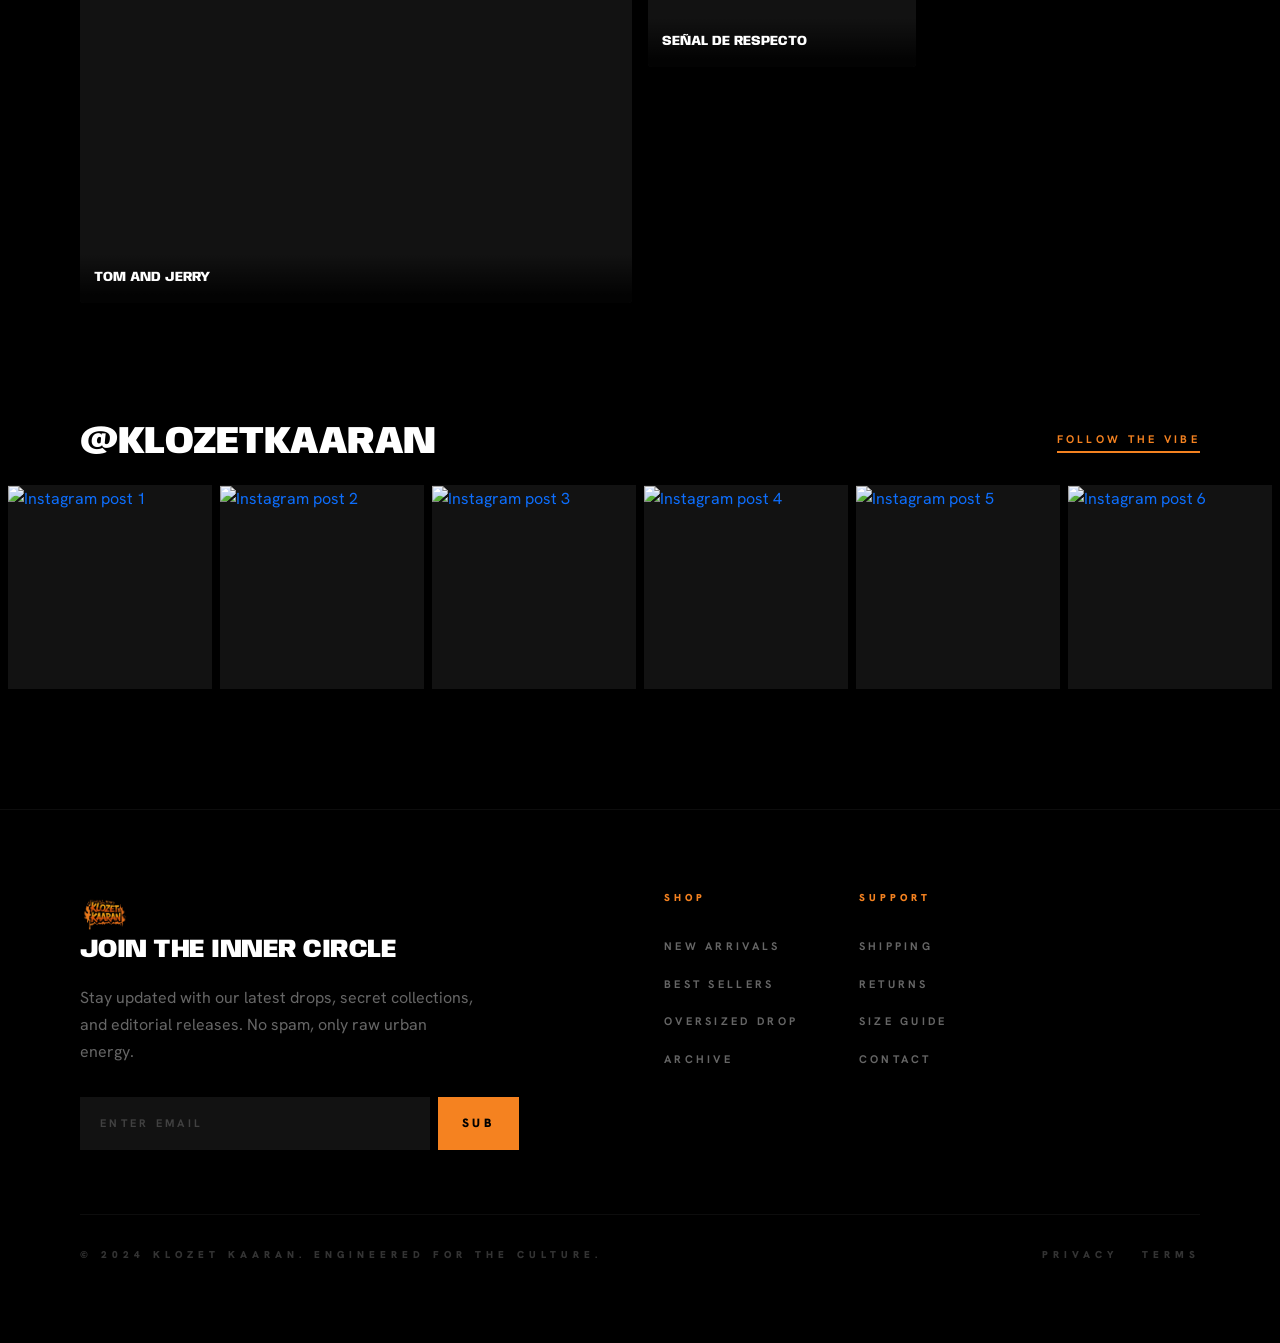
==== commit 0cd13267: "mobile compatability" ====
--- a/index.html
+++ b/index.html
@@ -150,7 +150,7 @@
       <div class="hero-orbit-zone" aria-label="Explore collections">
         <p class="hero-orbit-label">Explore Collections</p>
 
-        <div class="hero-orbit">
+        <div class="hero-orbit" id="heroOrbitTrack">
           <div class="hero-orbit-hub" aria-hidden="true"></div>
 
           <a href="services.html#acid-wash" class="hero-orbit-item hero-orbit-item--rust">
@@ -239,8 +239,11 @@
               BUILT FOR <em style="color:#f58220;font-style:italic;">COMFORT.</em>
             </h2>
             <div class="orange-accent-bar mb-5"></div>
-            <p style="color:rgba(255,255,255,0.5);font-size:1.1rem;font-weight:300;line-height:1.8;max-width:420px;margin-bottom:2rem;">
+            <p class="d-none d-md-block" style="color:rgba(255,255,255,0.5);font-size:1.1rem;font-weight:300;line-height:1.8;max-width:420px;margin-bottom:2rem;">
               Every piece is an editorial statement. We don't just sell apparel; we curate the urban silhouette. Our fabrics are sourced for durability, and our fits are engineered for presence.
+            </p>
+            <p class="d-md-none" style="color:rgba(255,255,255,0.5);font-size:1rem;font-weight:300;line-height:1.6;max-width:420px;margin-bottom:1.5rem;">
+              Every piece is an editorial statement — built for durability, engineered for presence.
             </p>
             <a href="about.html" class="d-inline-flex align-items-center gap-2" style="color:#fff;font-weight:700;font-size:12px;letter-spacing:0.3em;text-transform:uppercase;text-decoration:none;">
               Our Heritage&nbsp;
@@ -345,7 +348,7 @@
 
 
     <!-- ═══ FEATURED COLLECTIONS ═══ -->
-    <section class="section-gap" style="background:var(--color-background);">
+    <section id="identitySelects" class="section-gap" style="background:var(--color-background);">
       <div class="container-fluid px-site">
 
         <!-- Section header -->
@@ -396,21 +399,6 @@
       </div>
     </section>
     <!-- ═══ END FEATURED COLLECTIONS ═══ -->
-
-
-    <!-- ═══ NEW DROP BANNER ═══ -->
-    <section class="drop-banner" aria-label="Season 1 Drop 01 banner">
-      <div class="drop-banner-bg" aria-hidden="true">
-        <img src="https://lh3.googleusercontent.com/aida-public/[base64]"
-             alt="" role="presentation" />
-      </div>
-      <div class="drop-banner-content reveal">
-        <span class="label-overline mb-4" style="letter-spacing:1em;">SEASON 01</span>
-        <h2 class="drop-title">DROP 01</h2>
-        <a href="services.html" class="btn-kk-primary">Get Exclusive Early Access</a>
-      </div>
-    </section>
-    <!-- ═══ END DROP BANNER ═══ -->
 
 
 
--- a/assets/css/style.css
+++ b/assets/css/style.css
@@ -758,47 +758,6 @@
   transition: gap 0.3s ease;
 }
 .collection-card-link:hover { gap: 1rem; }
-
-/* ─── Drop Banner ─── */
-.drop-banner {
-  height: 70vh;
-  min-height: 400px;
-  position: relative;
-  overflow: hidden;
-  background: var(--color-background);
-}
-.drop-banner-bg {
-  position: absolute;
-  inset: 0;
-}
-.drop-banner-bg img {
-  width: 100%;
-  height: 100%;
-  object-fit: cover;
-  filter: brightness(0.2);
-  transform: scale(1.1);
-}
-.drop-banner-content {
-  position: absolute;
-  inset: 0;
-  display: flex;
-  flex-direction: column;
-  align-items: center;
-  justify-content: center;
-  text-align: center;
-  padding: 1.5rem;
-}
-.drop-title {
-  font-family: var(--font-headline);
-  font-size: clamp(80px, 15vw, 160px);
-  font-weight: 900;
-  text-transform: uppercase;
-  -webkit-text-stroke: 1px rgba(255,255,255,0.2);
-  color: transparent;
-  line-height: 1;
-  letter-spacing: 0.1em;
-  margin-bottom: 2rem;
-}
 
 /* ─── Product Cards (Best Sellers Slider) ─── */
 .product-slider {
@@ -1959,6 +1918,21 @@
     opacity: 1 !important;
   }
   .hero-orbit-card { height: 220px; }
+
+  /* Auto-advancing carousel + glow pulse — gives the mobile hero some
+     of the "always moving" feel the desktop orbit has, without trying
+     to recreate true 3D rotation on a narrow screen. JS toggles
+     .is-active on whichever card is currently centered. */
+  .hero-orbit-item.is-active .hero-orbit-card {
+    animation: kk-orbit-pulse 2.2s ease-in-out infinite;
+  }
+  @keyframes kk-orbit-pulse {
+    0%, 100% { box-shadow: 0 0 0 rgba(245,130,32,0); }
+    50%      { box-shadow: 0 0 28px 4px var(--deck-glow, rgba(245,130,32,0.45)); }
+  }
+  @media (prefers-reduced-motion: reduce) {
+    .hero-orbit-item.is-active .hero-orbit-card { animation: none; }
+  }
 }
 
 /* ================================================
--- a/assets/css/responsive.css
+++ b/assets/css/responsive.css
@@ -9,6 +9,14 @@
   :root {
     --margin-desktop: 40px;
     --section-gap:    80px;
+  }
+
+  /* Mobile-only: hide a text-heavy, low-product-density section to
+     shorten the scroll distance before reaching real products.
+     Desktop keeps it exactly as it was — this is a display:none
+     override, not a content change, so nothing here touches desktop. */
+  #identitySelects {
+    display: none;
   }
 
   /* Navigation */
@@ -79,11 +87,6 @@
     padding-right: var(--margin-mobile);
   }
 
-  /* Drop banner title */
-  .drop-title {
-    font-size: clamp(60px, 15vw, 120px);
-  }
-
   /* Collection card content */
   .collection-card-content { left: 1.5rem; bottom: 1.5rem; }
 
@@ -127,9 +130,6 @@
   /* Blog grid single col */
   .blog-grid-col { flex: 0 0 100%; max-width: 100%; }
 
-  /* Drop banner */
-  .drop-banner { height: 60vh; }
-  .drop-title { font-size: clamp(50px, 20vw, 90px); letter-spacing: 0.05em; }
   .btn-kk-primary { padding: 1rem 2rem; }
 
   /* Page header — was calculated before the marquee bar existed;
@@ -154,7 +154,6 @@
 /* ─── Small phones (< 400px) ─── */
 @media (max-width: 399.98px) {
   .hero-headline { font-size: 40px; }
-  .drop-title { font-size: 52px; }
   .page-header-title { font-size: 38px; }
   .insta-grid { grid-template-columns: repeat(2, 1fr); }
 }
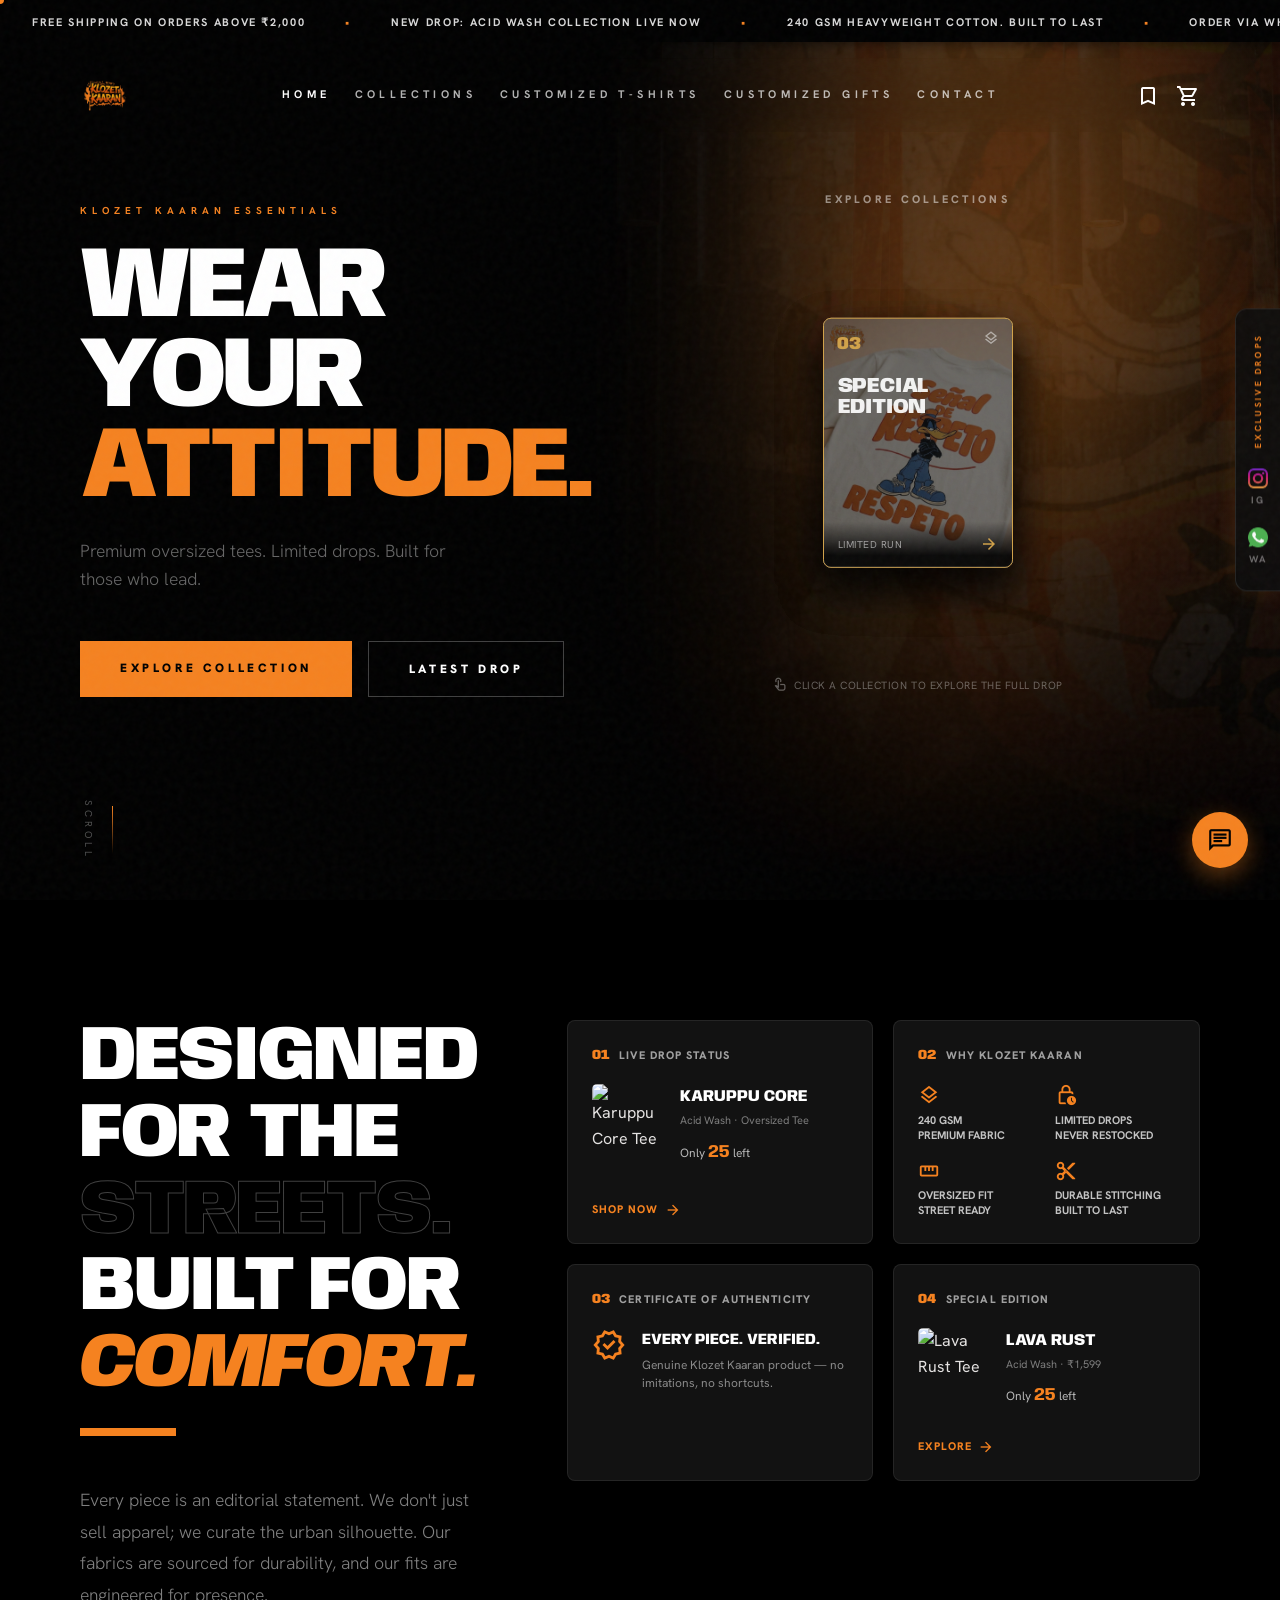
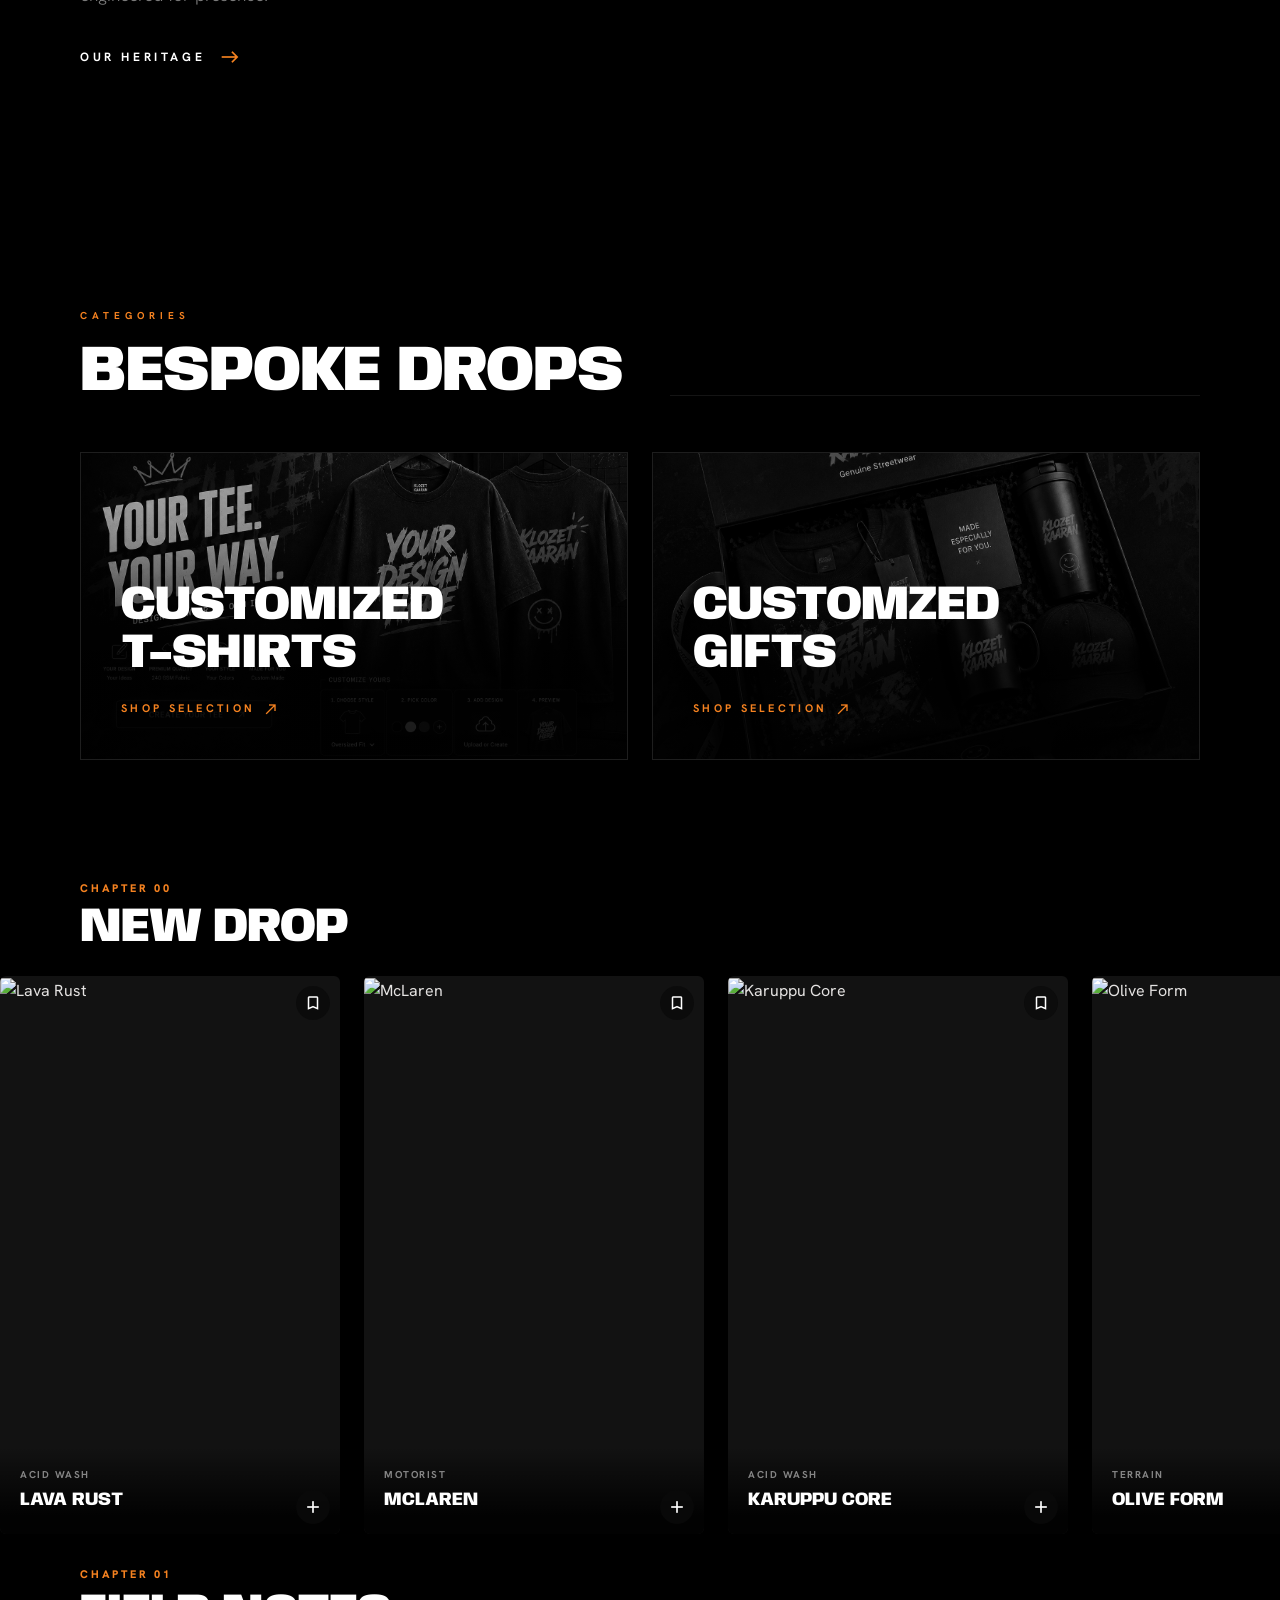
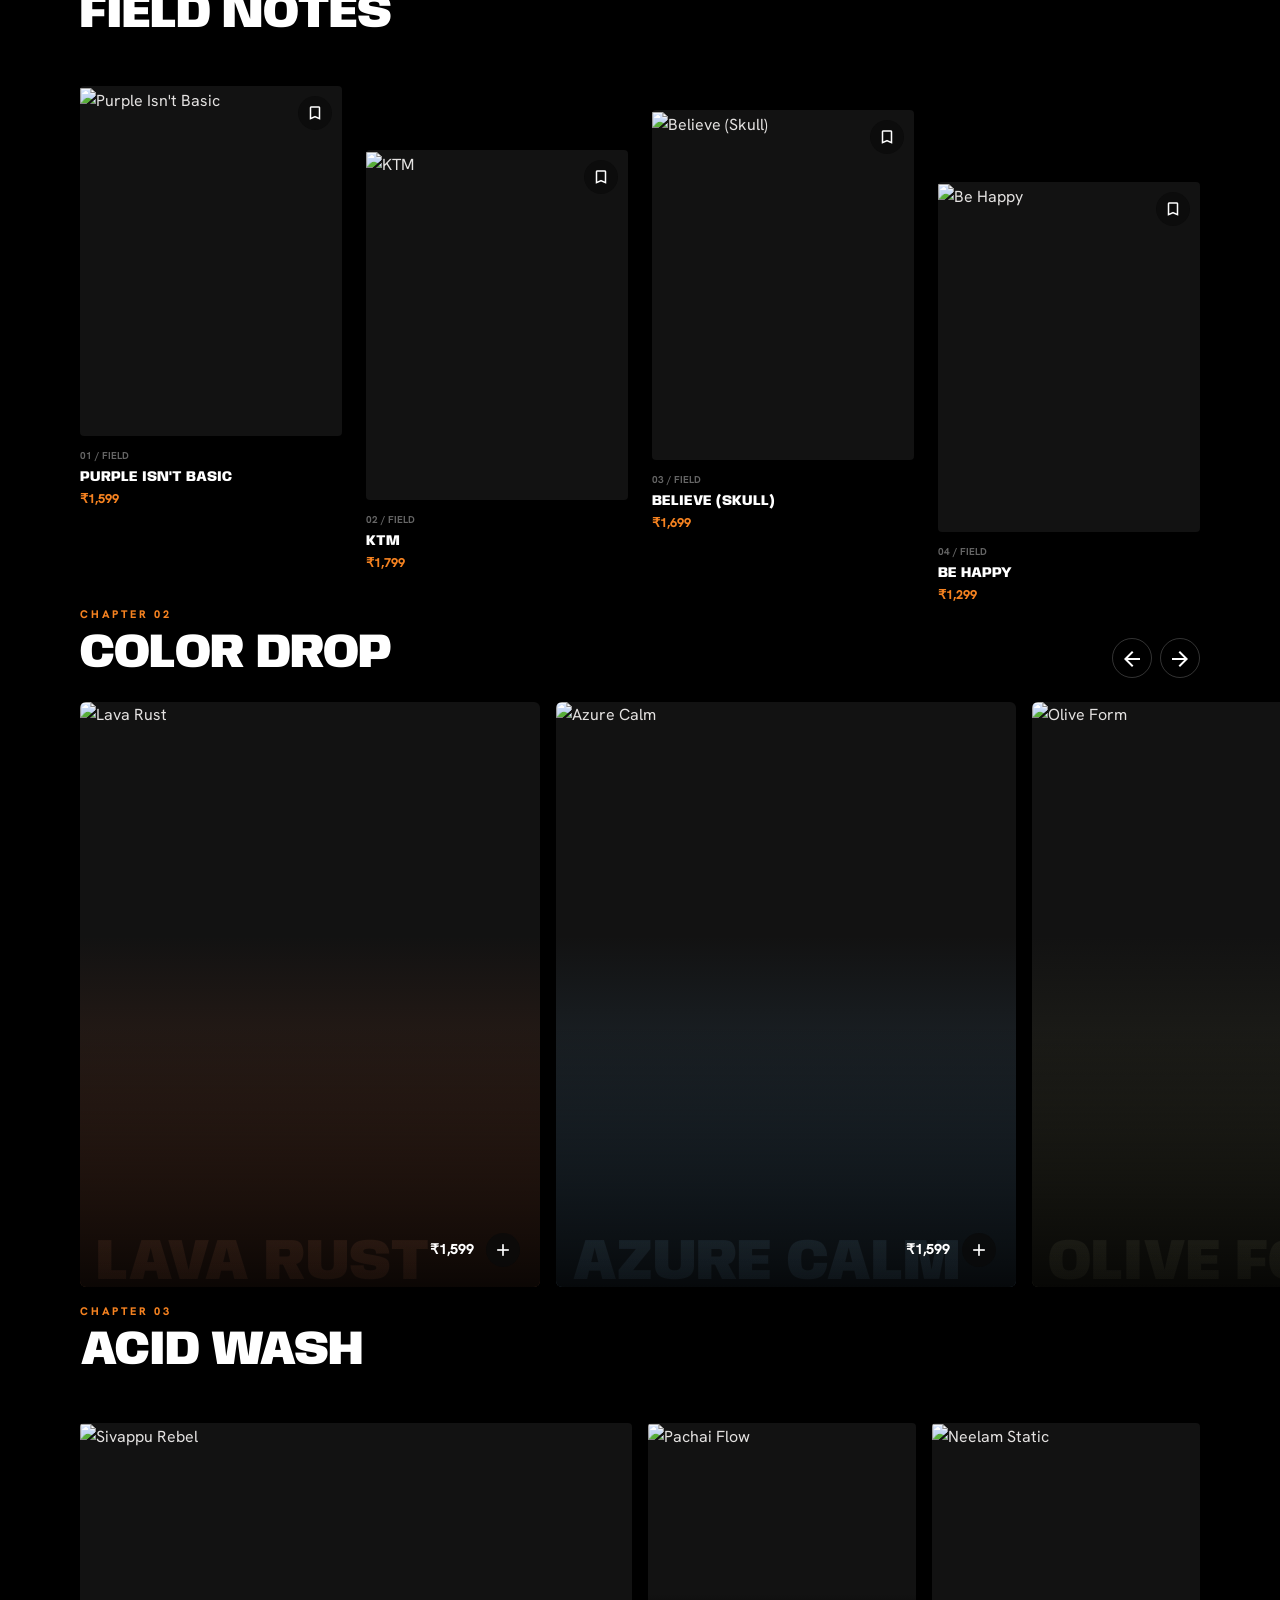
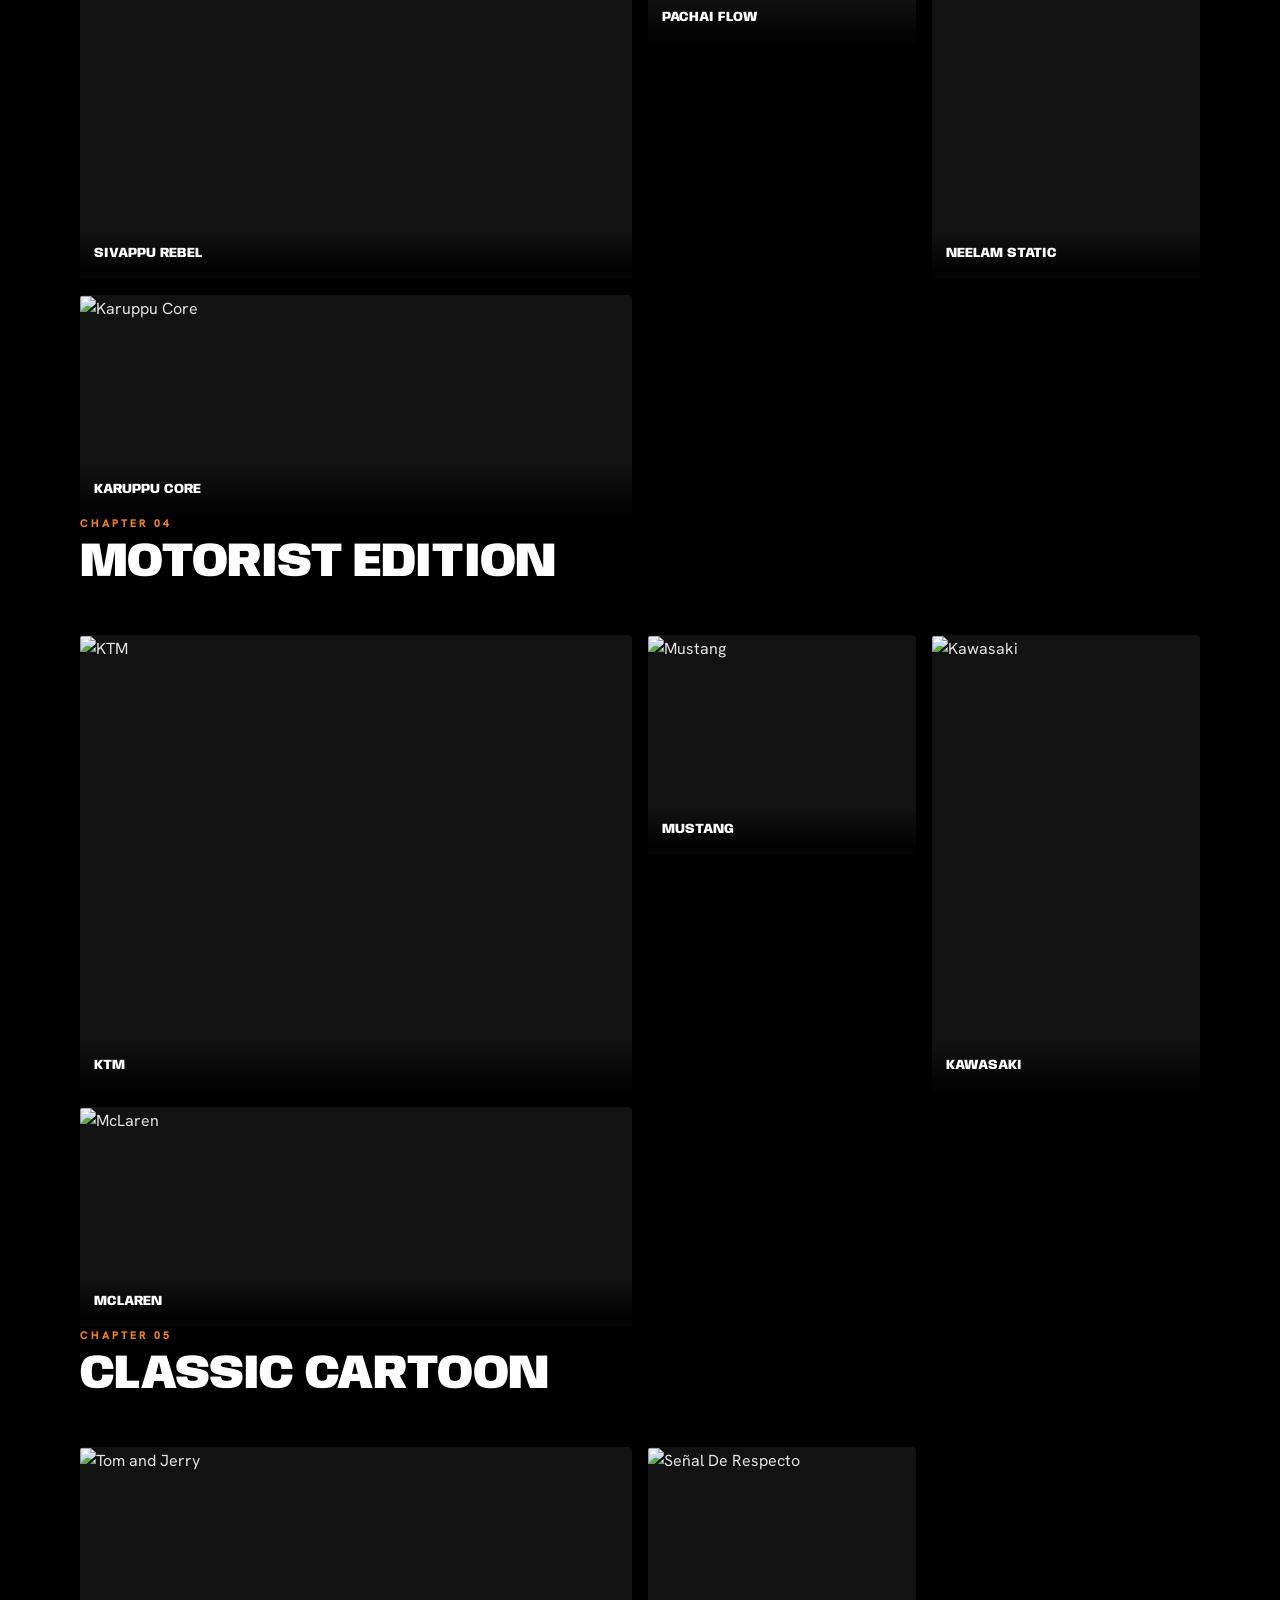
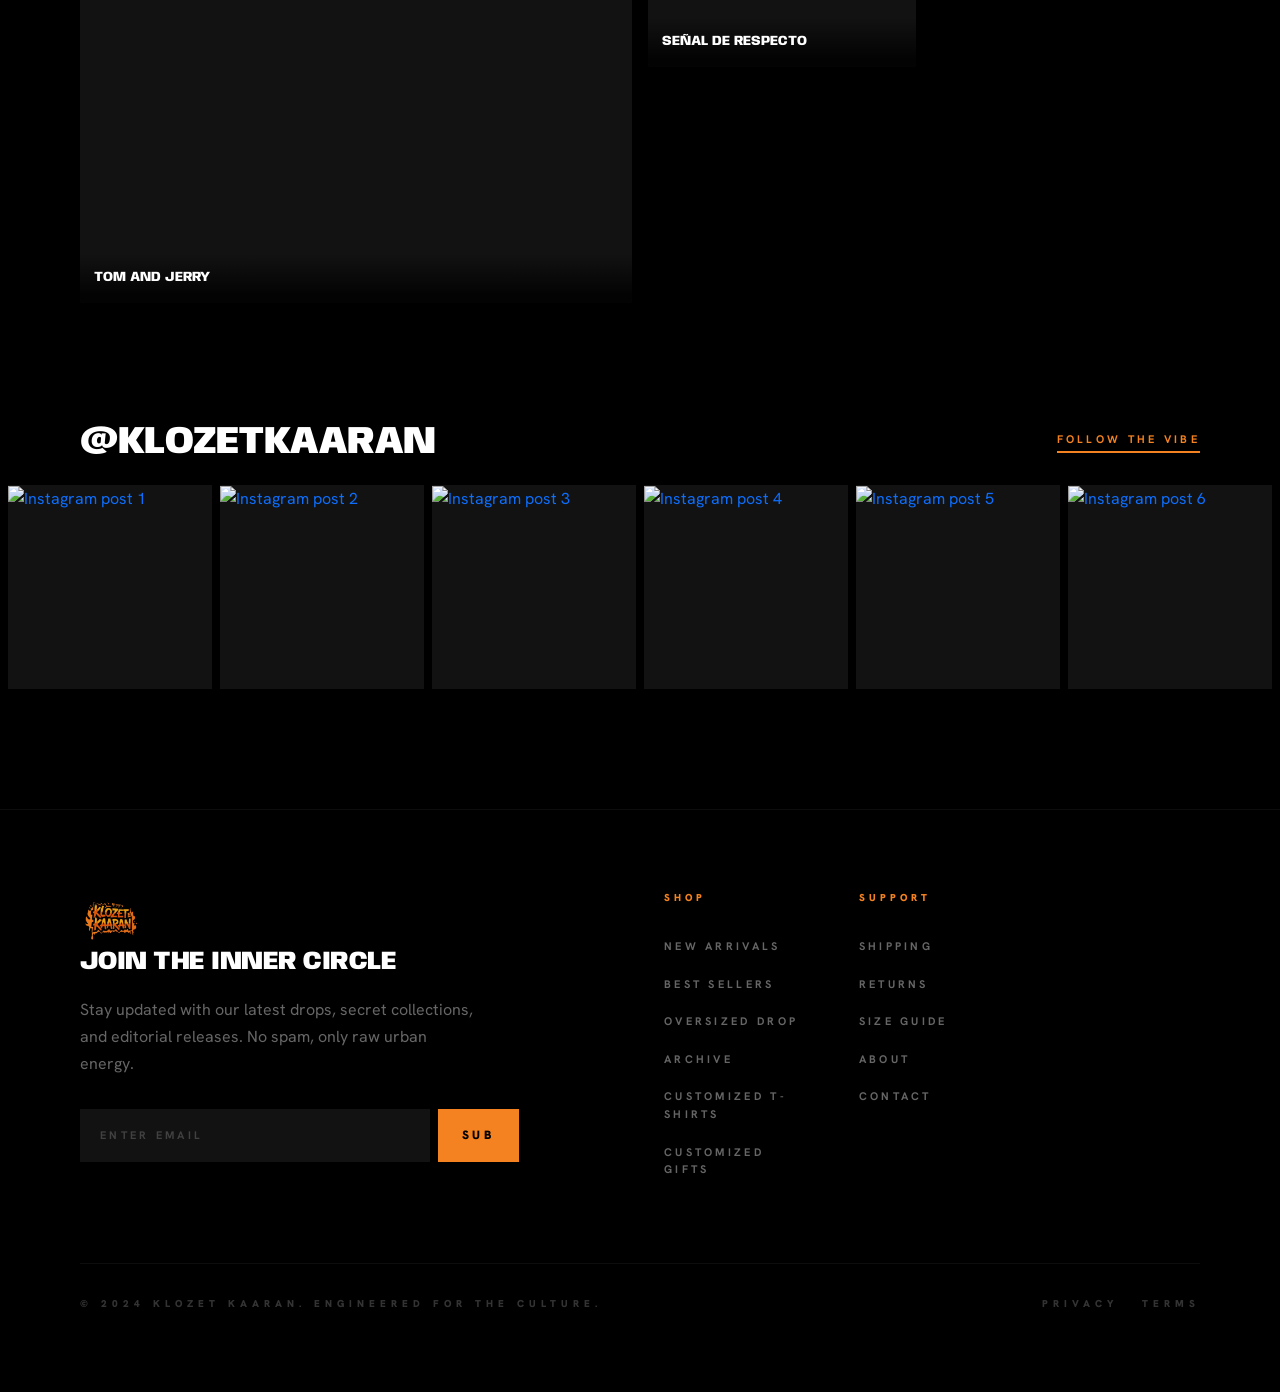
==== commit 9f6c2fe5: "custom pages added" ====
--- a/index.html
+++ b/index.html
@@ -67,17 +67,14 @@
         <ul class="navbar-nav mx-auto gap-lg-4" id="navbarNav">
           <li class="nav-item"><a class="nav-link active" href="index.html">Home</a></li>
           <li class="nav-item"><a class="nav-link" href="services.html">Collections</a></li>
-          <li class="nav-item"><a class="nav-link" href="about.html">About</a></li>
+          <li class="nav-item"><a class="nav-link" href="bulk-order.html">Customized T-Shirts</a></li>
+          <li class="nav-item"><a class="nav-link" href="customized-gifts.html">Customized Gifts</a></li>
           <li class="nav-item"><a class="nav-link" href="contact.html">Contact</a></li>
         </ul>
       </div>
 
       <!-- Right icons -->
       <div class="d-flex align-items-center gap-3">
-        <a href="https://wa.me/919025130407" class="d-none d-md-flex align-items-center gap-2 text-decoration-none" style="font-size:10px;font-weight:700;letter-spacing:0.2em;text-transform:uppercase;color:rgba(255,255,255,0.5);transition:color 0.3s;">
-          WhatsApp Us
-          <span class="material-symbols-outlined" style="color:#f58220;font-size:20px;">chat</span>
-        </a>
         <button id="kkWishlistBtn" style="background:none;border:none;color:#fff;cursor:pointer;position:relative;" aria-label="Saved items">
           <span class="material-symbols-outlined" style="font-size:24px;">bookmark_border</span>
           <span class="kk-badge" id="kkWishlistBadge">0</span>
@@ -95,11 +92,11 @@
   <aside class="side-social d-none d-xl-flex" aria-label="Social links">
     <span class="vertical-text">Exclusive Drops</span>
     <a href="https://instagram.com/klozetkaaran" target="_blank" rel="noopener" aria-label="Instagram">
-      <span class="material-symbols-outlined" style="font-size:22px;">photo_camera</span>
+      <img src="assets/images/instagram.png" alt="Instagram" style="height:20px; width:auto; display:inline-block;" />
       <span>IG</span>
     </a>
     <a href="https://wa.me/919025130407" target="_blank" rel="noopener" aria-label="WhatsApp">
-      <span class="material-symbols-outlined" style="font-size:22px;">chat</span>
+      <img src="assets/images/whatsapp.png" alt="WhatsApp" style="height:20px; width:auto;" />
       <span>WA</span>
     </a>
   </aside>
@@ -348,14 +345,14 @@
 
 
     <!-- ═══ FEATURED COLLECTIONS ═══ -->
-    <section id="identitySelects" class="section-gap" style="background:var(--color-background);">
+    <section id="BESPOKE DROPS" class="section-gap" style="background:var(--color-background);">
       <div class="container-fluid px-site">
 
         <!-- Section header -->
         <div class="d-flex justify-content-between align-items-end mb-5 reveal">
           <div>
             <span class="label-overline mb-3">CATEGORIES</span>
-            <h2 style="font-family:var(--font-headline);font-size:clamp(2.5rem,5vw,4.5rem);font-weight:900;text-transform:uppercase;color:#fff;margin:0;">IDENTITY SELECTS</h2>
+            <h2 style="font-family:var(--font-headline);font-size:clamp(2.5rem,5vw,4.5rem);font-weight:900;text-transform:uppercase;color:#fff;margin:0;">BESPOKE DROPS</h2>
           </div>
           <div class="d-none d-md-block" style="flex:1;height:1px;background:rgba(255,255,255,0.08);margin-left:3rem;margin-bottom:0.5rem;"></div>
         </div>
@@ -363,36 +360,47 @@
         <!-- 2-col collection grid -->
         <div class="row g-4 stagger-parent">
 
-          <!-- Men's -->
+          <!-- Customized T-Shirts Card -->
           <div class="col-md-6">
-            <div class="collection-card orange-glow-hover">
-              <img src="https://lh3.googleusercontent.com/aida-public/[base64]"
-                   alt="Men's heavyweight streetwear collection" />
-              <div class="collection-card-overlay" aria-hidden="true"></div>
-              <div class="collection-card-content">
-                <h3>HEAVYWEIGHT<br />MENSWEAR</h3>
-                <a href="services.html" class="collection-card-link">
-                  Shop Selection
-                  <span class="material-symbols-outlined" style="font-size:16px;">north_east</span>
-                </a>
-              </div>
-            </div>
-          </div>
-
-          <!-- Women's / Urban Essentials -->
+            <a href="bulk-order.html" class="d-block text-decoration-none">
+              <div class="collection-card orange-glow-hover">
+                
+                <!-- Background Image -->
+                <img 
+                  src="/assets/images/CTee.png" 
+                  alt="Customized T-Shirts" 
+                  loading="lazy"
+                  style="width: 100%; height: 100%; object-fit: cover; display: block;" 
+                />
+
+                <div class="collection-card-overlay" aria-hidden="true"></div>
+                <div class="collection-card-content">
+                  <h3>CUSTOMIZED<br />T-SHIRTS</h3>
+                  <span class="collection-card-link">
+                    Shop Selection
+                    <span class="material-symbols-outlined" style="font-size:16px;">north_east</span>
+                  </span>
+                </div>
+              </div>
+            </a>
+          </div>
+
+          <!-- Customized Gifts Card -->
           <div class="col-md-6">
-            <div class="collection-card orange-glow-hover">
-              <img src="https://lh3.googleusercontent.com/aida-public/[base64]"
-                   alt="Urban essentials women's streetwear collection" />
-              <div class="collection-card-overlay" aria-hidden="true"></div>
-              <div class="collection-card-content">
-                <h3>URBAN<br />ESSENTIALS</h3>
-                <a href="services.html" class="collection-card-link">
-                  Shop Selection
-                  <span class="material-symbols-outlined" style="font-size:16px;">north_east</span>
-                </a>
-              </div>
-            </div>
+            <a href="customized-gifts.html" class="d-block text-decoration-none">
+              <div class="collection-card orange-glow-hover">
+                <img src="/assets/images/gifts.png"
+                alt="Customized Gifts image" />
+                <div class="collection-card-overlay" aria-hidden="true"></div>
+                <div class="collection-card-content">
+                  <h3>CUSTOMZED<br />GIFTS</h3>
+                  <span class="collection-card-link">
+                    Shop Selection
+                    <span class="material-symbols-outlined" style="font-size:16px;">north_east</span>
+                  </span>
+                </div>
+              </div>
+            </a>
           </div>
 
         </div>
@@ -739,7 +747,7 @@
 
       <!-- Brand / Newsletter -->
       <div class="col-lg-5 footer-logo-col">
-        <img src="assets/images/KKlogo.png" alt="KLOZET KAARAN" style="height:48px; width:auto; filter:brand;">
+        <img src="assets/images/KKlogo.png" alt="KLOZET KAARAN" style="height:60px; width:auto; filter:brand;">
         <h3 style="font-family:var(--font-headline);font-size:1.6rem;font-weight:900;text-transform:uppercase;color:#fff;margin-bottom:1.25rem;">JOIN THE INNER CIRCLE</h3>
         <p style="color:rgba(255,255,255,0.4);max-width:400px;margin-bottom:2rem;line-height:1.7;">Stay updated with our latest drops, secret collections, and editorial releases. No spam, only raw urban energy.</p>
         <form class="d-flex gap-2 newsletter-form" aria-label="Newsletter subscription">
@@ -756,6 +764,8 @@
           <a href="services.html">Best Sellers</a>
           <a href="services.html">Oversized Drop</a>
           <a href="services.html">Archive</a>
+          <a href="bulk-order.html">Customized T-Shirts</a>
+          <a href="customized-gifts.html">Customized Gifts</a>
         </nav>
       </div>
 
@@ -766,6 +776,7 @@
           <a href="contact.html">Shipping</a>
           <a href="contact.html">Returns</a>
           <a href="about.html">Size Guide</a>
+          <a href="about.html">About</a>
           <a href="contact.html">Contact</a>
         </nav>
       </div>
--- a/assets/css/style.css
+++ b/assets/css/style.css
@@ -1161,6 +1161,62 @@
 .form-input::placeholder { color: rgba(255,255,255,0.2); }
 .form-input:focus { border-bottom-color: var(--color-primary); }
 .form-input:focus + .form-field-label { color: var(--color-primary); }
+
+/* Select elements reuse .form-input but need their own arrow/appearance
+   reset so they don't fall back to the browser's default select chrome,
+   which would clash with the rest of the form's minimal underline style. */
+select.form-input {
+  appearance: none;
+  -webkit-appearance: none;
+  background-image: url("data:image/svg+xml,%3Csvg xmlns='http://www.w3.org/2000/svg' width='12' height='8' viewBox='0 0 12 8'%3E%3Cpath d='M1 1l5 5 5-5' stroke='%23f58220' stroke-width='1.5' fill='none' fill-rule='evenodd'/%3E%3C/svg%3E");
+  background-repeat: no-repeat;
+  background-position: right 4px center;
+  padding-right: 24px;
+  cursor: pointer;
+}
+select.form-input option {
+  background: var(--color-surface);
+  color: #fff;
+}
+
+/* Numbered section titles inside multi-question forms (Gifts/Bulk Order) */
+.form-section-title {
+  font-family: var(--font-headline);
+  font-weight: 800;
+  font-size: 0.85rem;
+  letter-spacing: 0.05em;
+  text-transform: uppercase;
+  color: #fff;
+  margin: 2rem 0 1rem;
+}
+.form-field-group:first-of-type,
+form > .form-section-title:first-child {
+  margin-top: 0;
+}
+.form-optional-tag {
+  font-size: 9px;
+  font-weight: 700;
+  letter-spacing: 0.1em;
+  text-transform: uppercase;
+  color: rgba(255,255,255,0.35);
+  margin-left: 0.5rem;
+}
+.form-note {
+  font-size: 0.85rem;
+  color: rgba(255,255,255,0.45);
+  line-height: 1.6;
+  background: rgba(245,130,32,0.06);
+  border-left: 2px solid var(--color-primary);
+  padding: 0.85rem 1rem;
+  margin: 0 0 1.5rem;
+}
+.form-footnote {
+  font-size: 0.8rem;
+  color: rgba(255,255,255,0.4);
+  text-align: center;
+  margin: 1.25rem 0 0;
+  line-height: 1.6;
+}
 
 /* ─── Blog cards ─── */
 .blog-card {
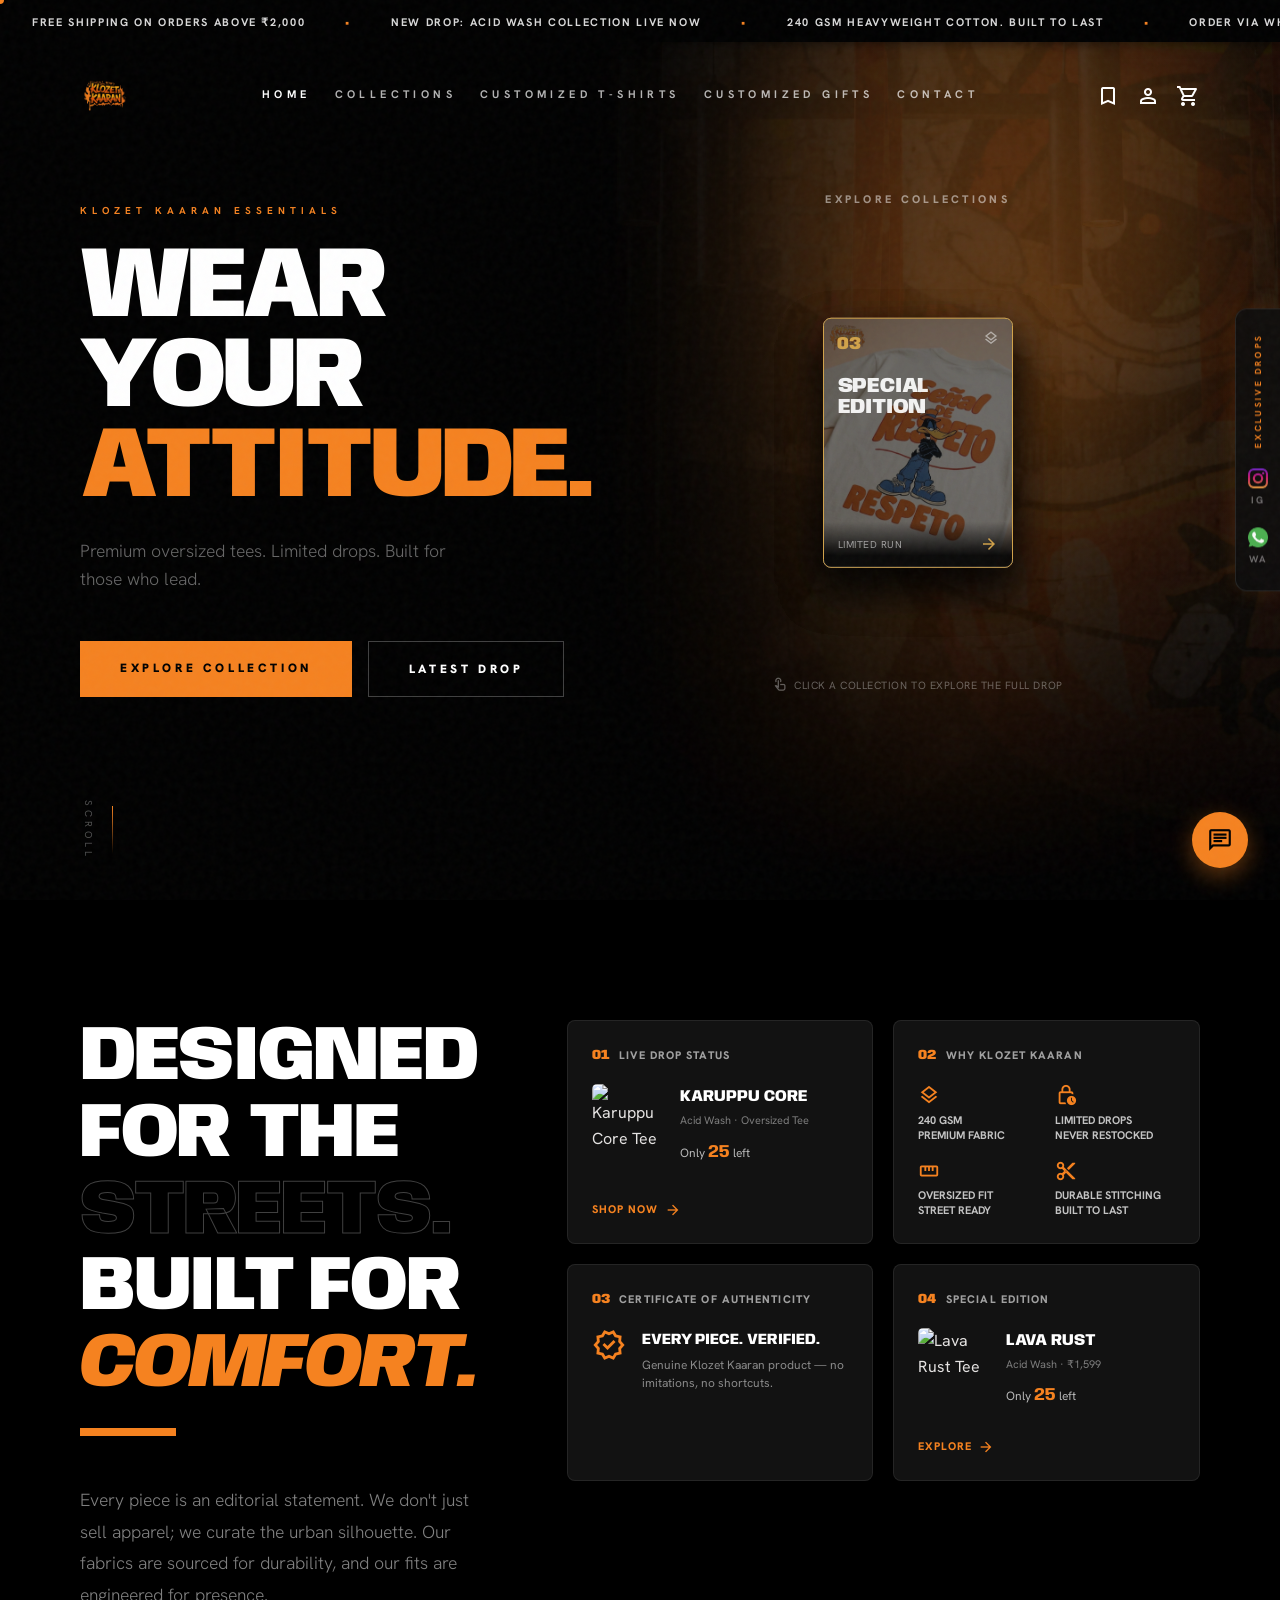
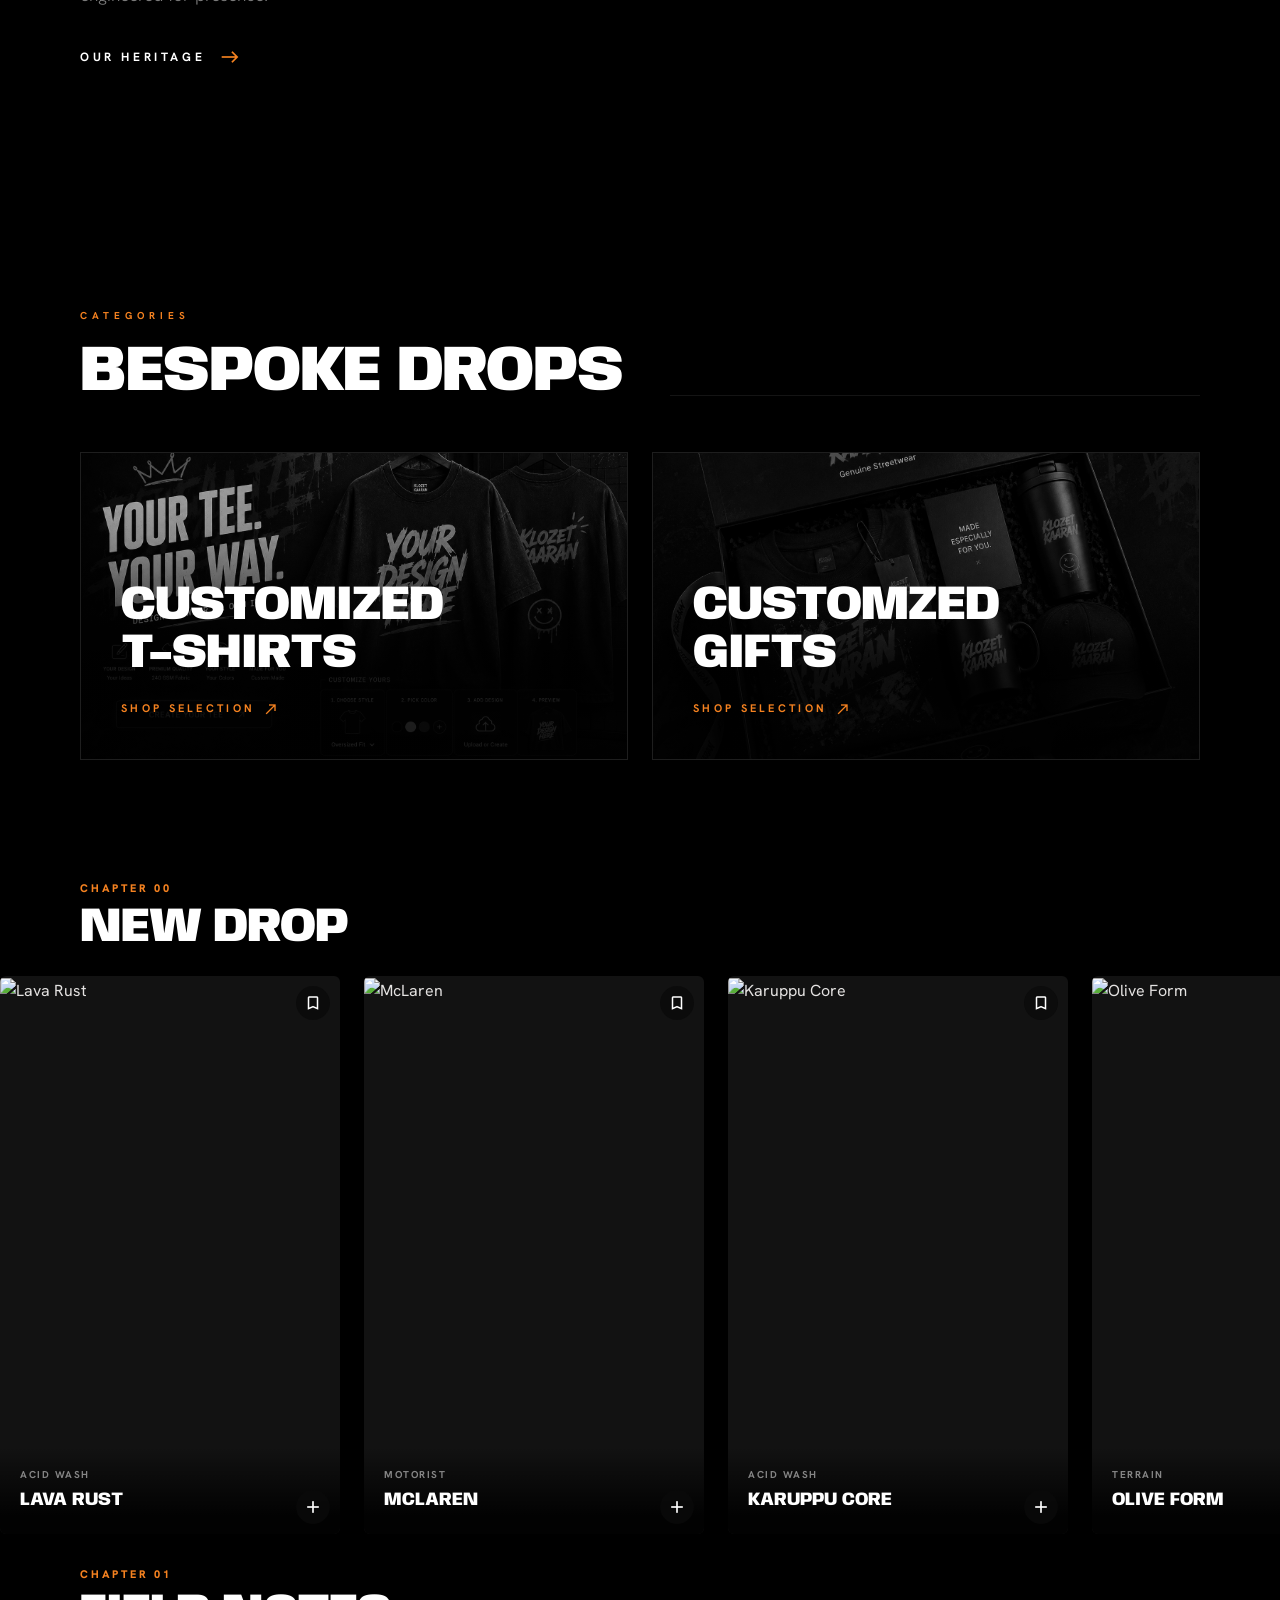
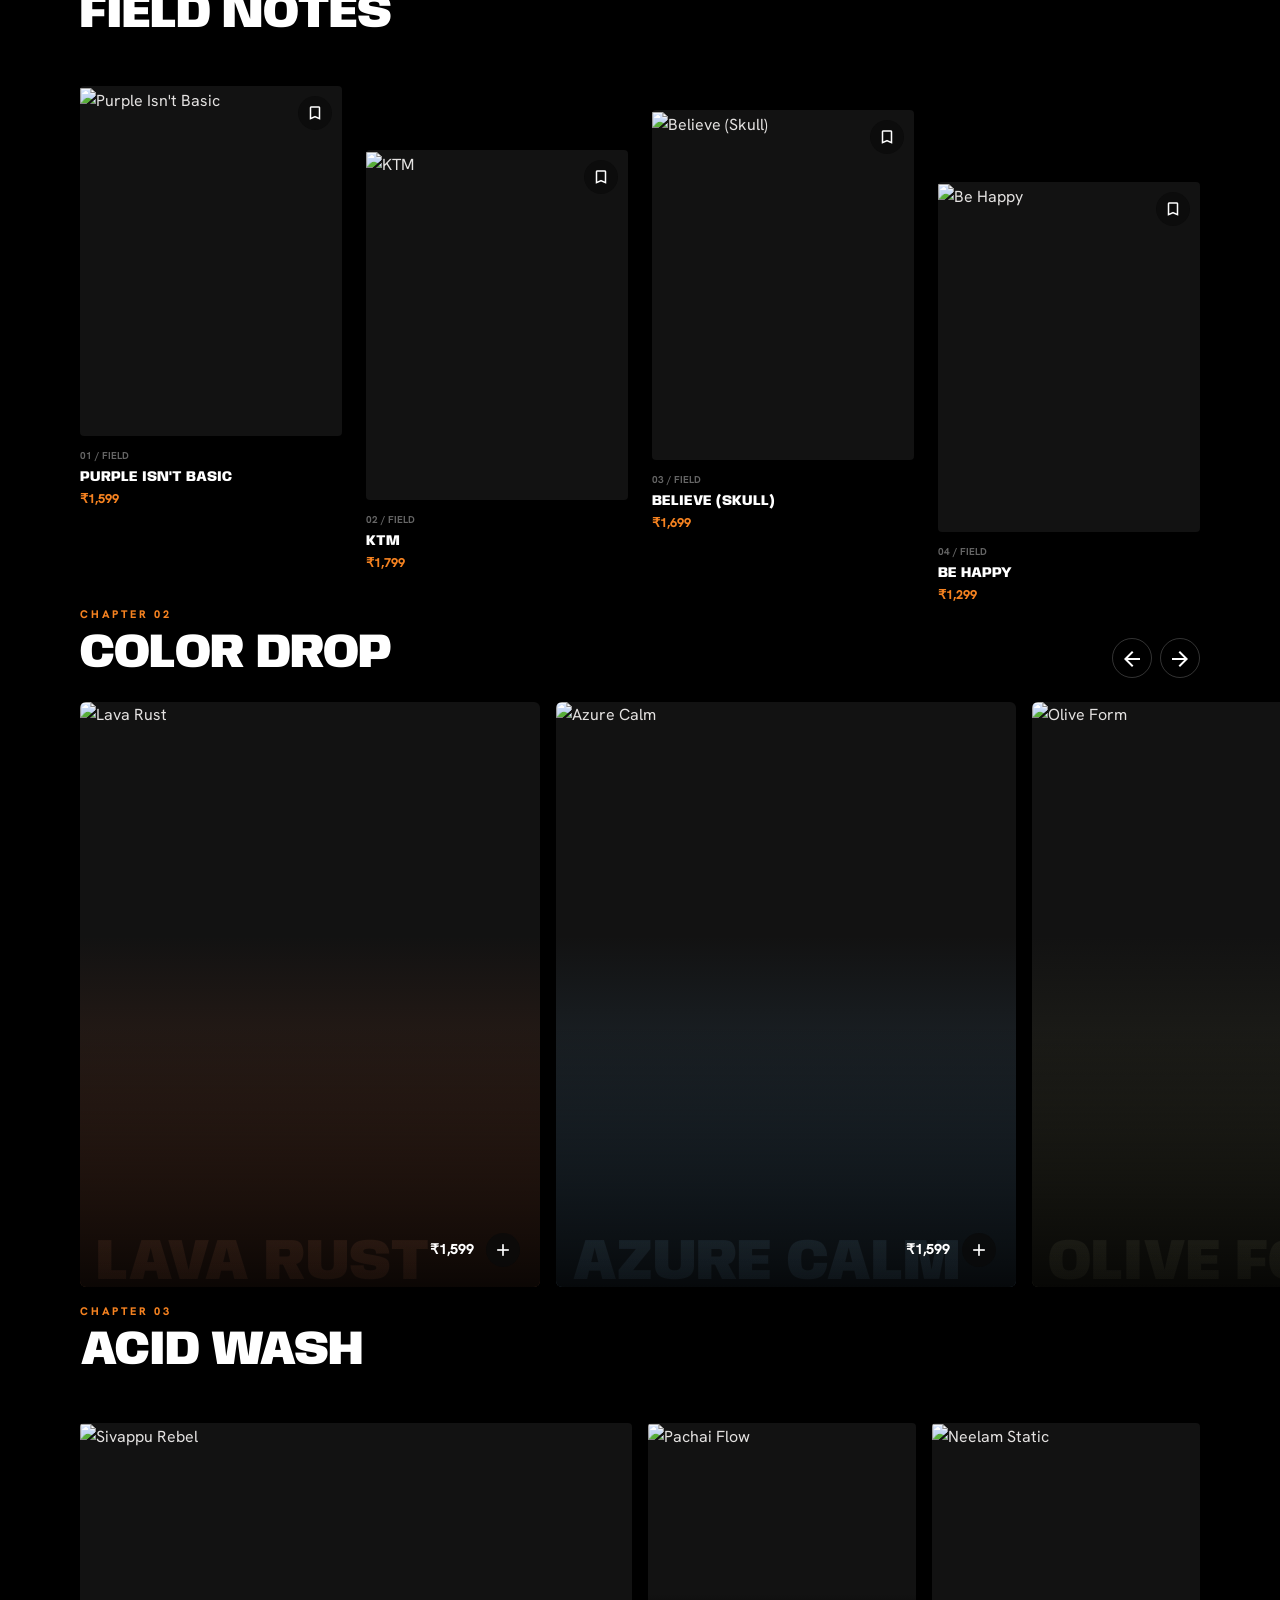
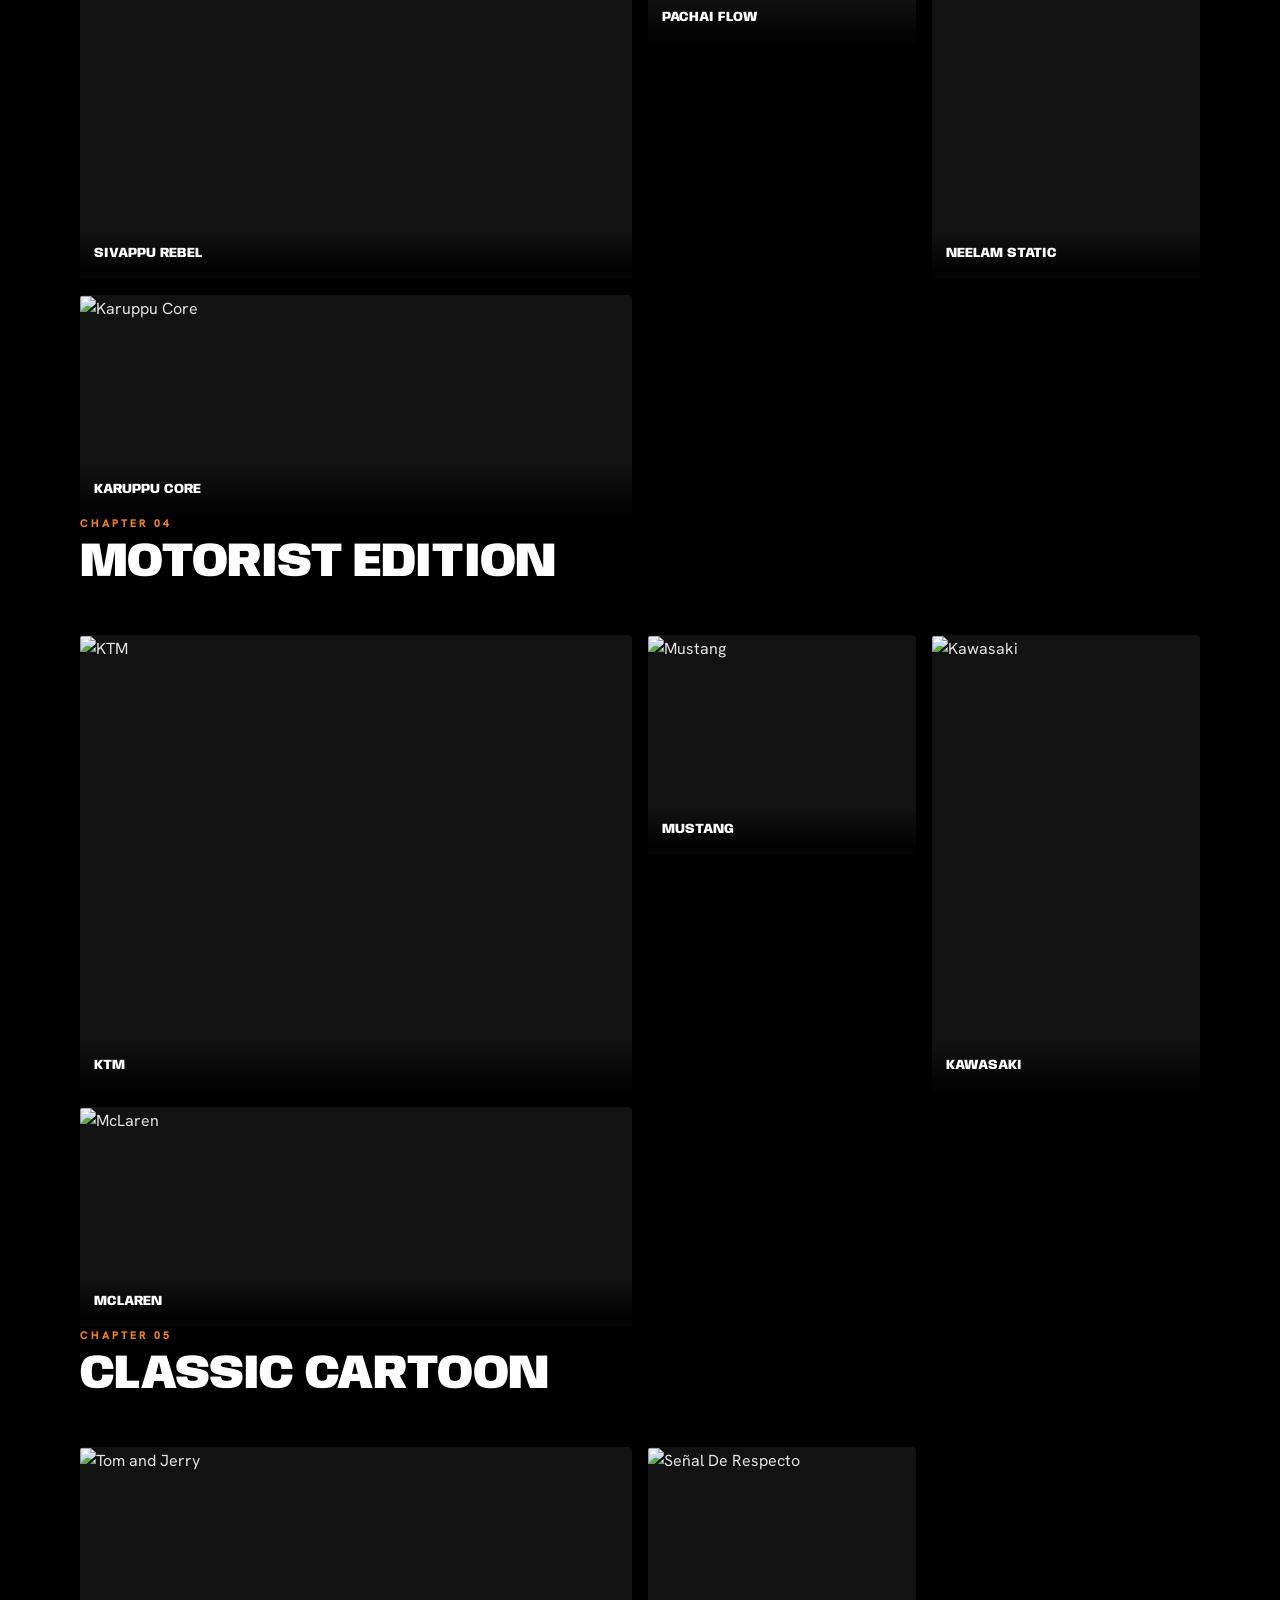
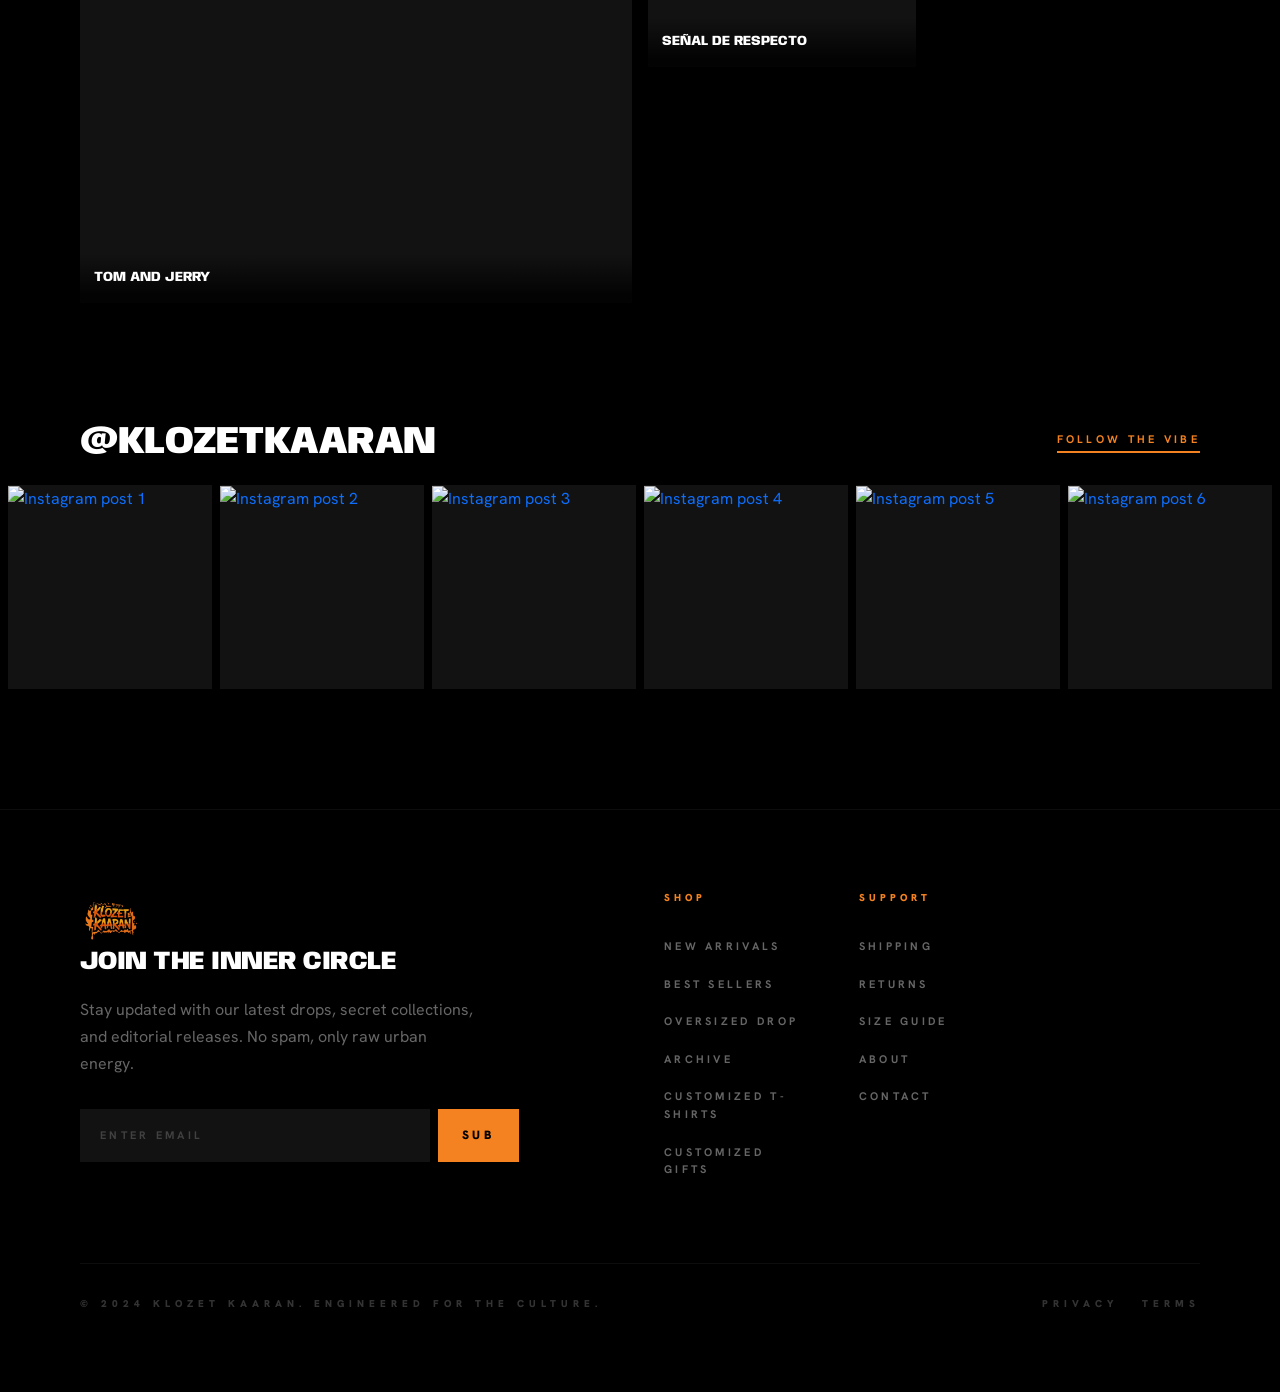
==== commit 829a42ab: "Adding login feature small nav bar changes" ====
--- a/index.html
+++ b/index.html
@@ -806,6 +806,7 @@
   <script src="assets/js/products-data.js"></script>
   <script src="assets/js/stock-sync.js"></script>
   <script src="assets/js/cart.js"></script>
+  <script src="assets/js/auth.js"></script>
   <script src="assets/js/main.js"></script>
   <script src="assets/js/product-nav.js"></script>
   <script src="assets/js/home-dynamic.js"></script>
--- a/assets/css/style.css
+++ b/assets/css/style.css
@@ -131,14 +131,12 @@
   padding: 1.5rem var(--margin-desktop);
   transition: all 0.4s ease-in-out;
   
-  /* Solid black bar spanning edge-to-edge at the very top */
-  background: #000000 !important;
-  background-color: #000000 !important;
+  /* Completely transparent background */
+  background: transparent !important;
+  background-color: transparent !important;
   
-  /* No border here — the marquee bar directly above already
-     provides a clean edge; a second faint line right underneath it
-     just reads as clutter rather than a deliberate one. */
-  box-shadow: 0 4px 20px rgba(0, 0, 0, 0.3);
+  /* Removed drop shadow so there is no dark edge visible */
+  box-shadow: none !important;
   
   display: flex;
   align-items: center;
@@ -2341,3 +2339,16 @@
     opacity: 1;
   }
 }
+
+/* FORCE COMPLETE TRANSPARENCY & REMOVE BLUR */
+#main-nav,
+#main-nav *,
+.navbar,
+.header {
+  background: transparent !important;
+  background-color: transparent !important;
+  backdrop-filter: none !important;
+  -webkit-backdrop-filter: none !important;
+  box-shadow: none !important;
+  filter: none !important;
+}
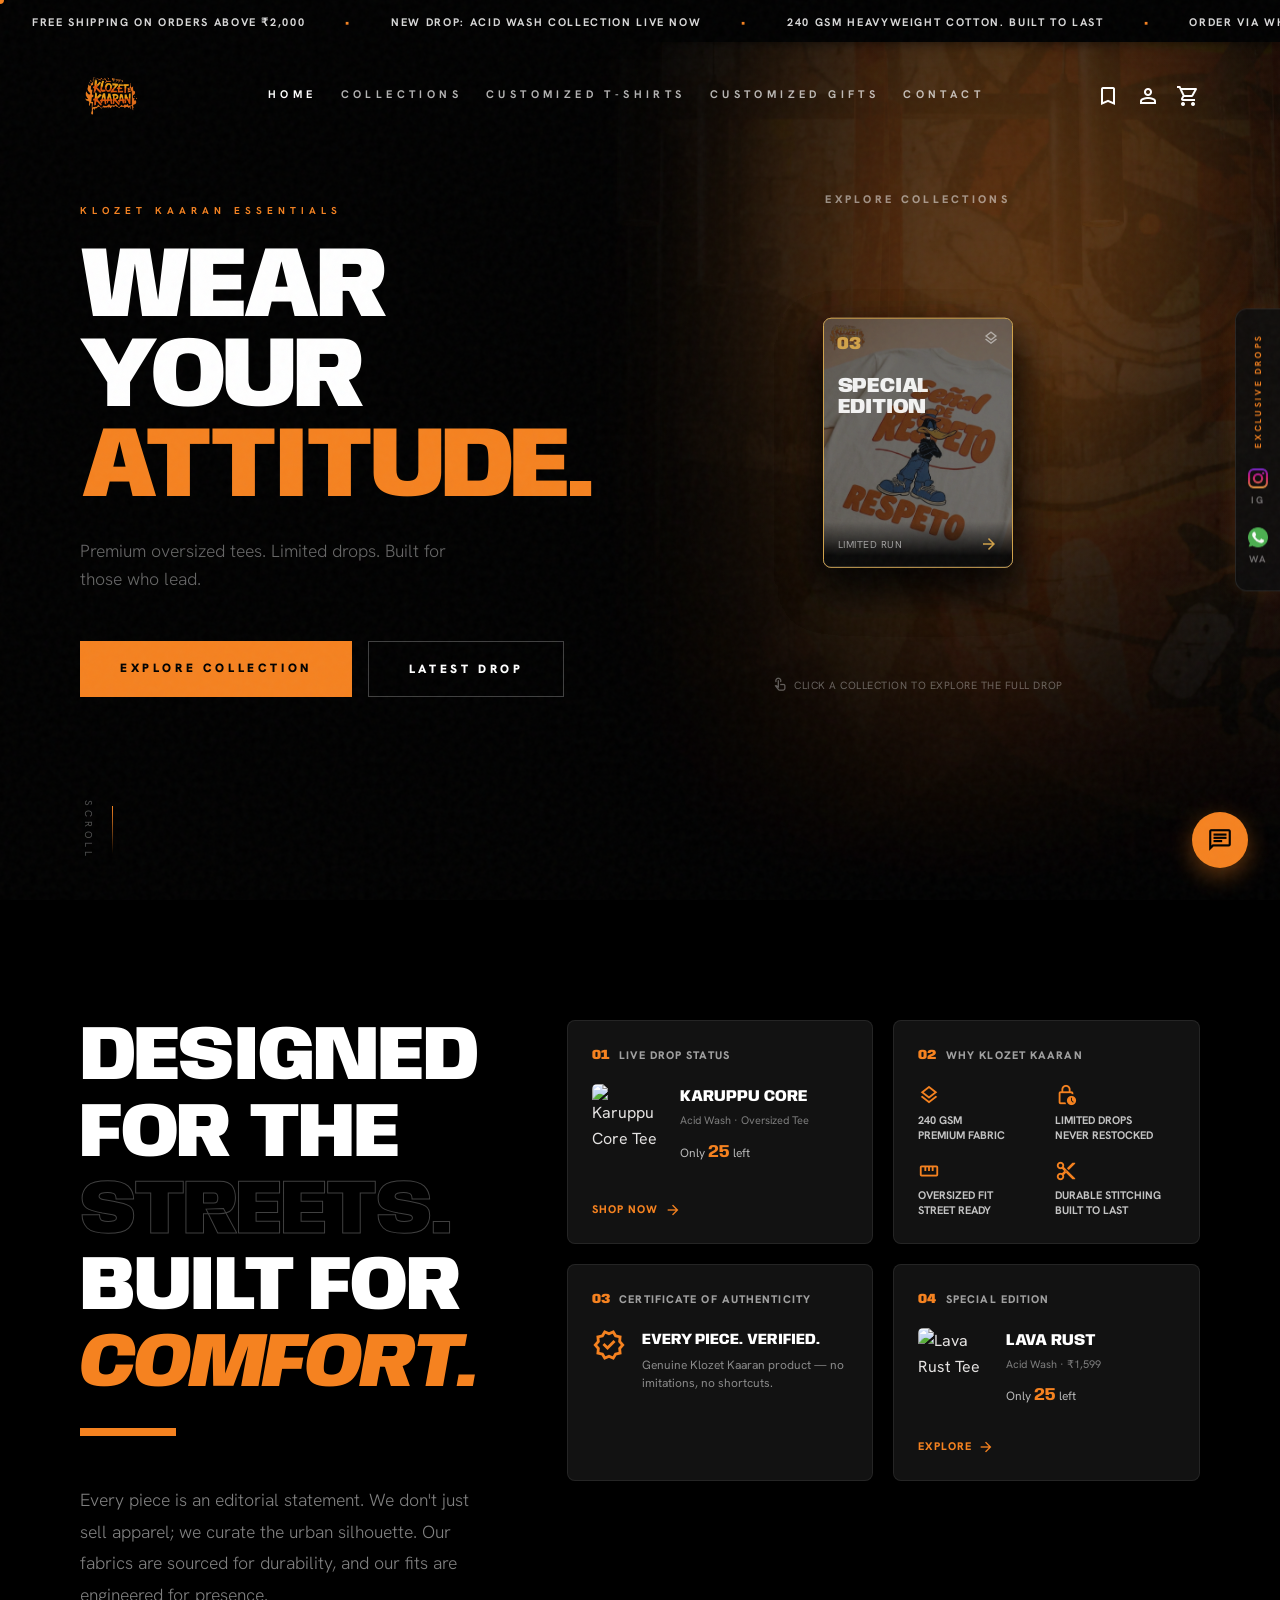
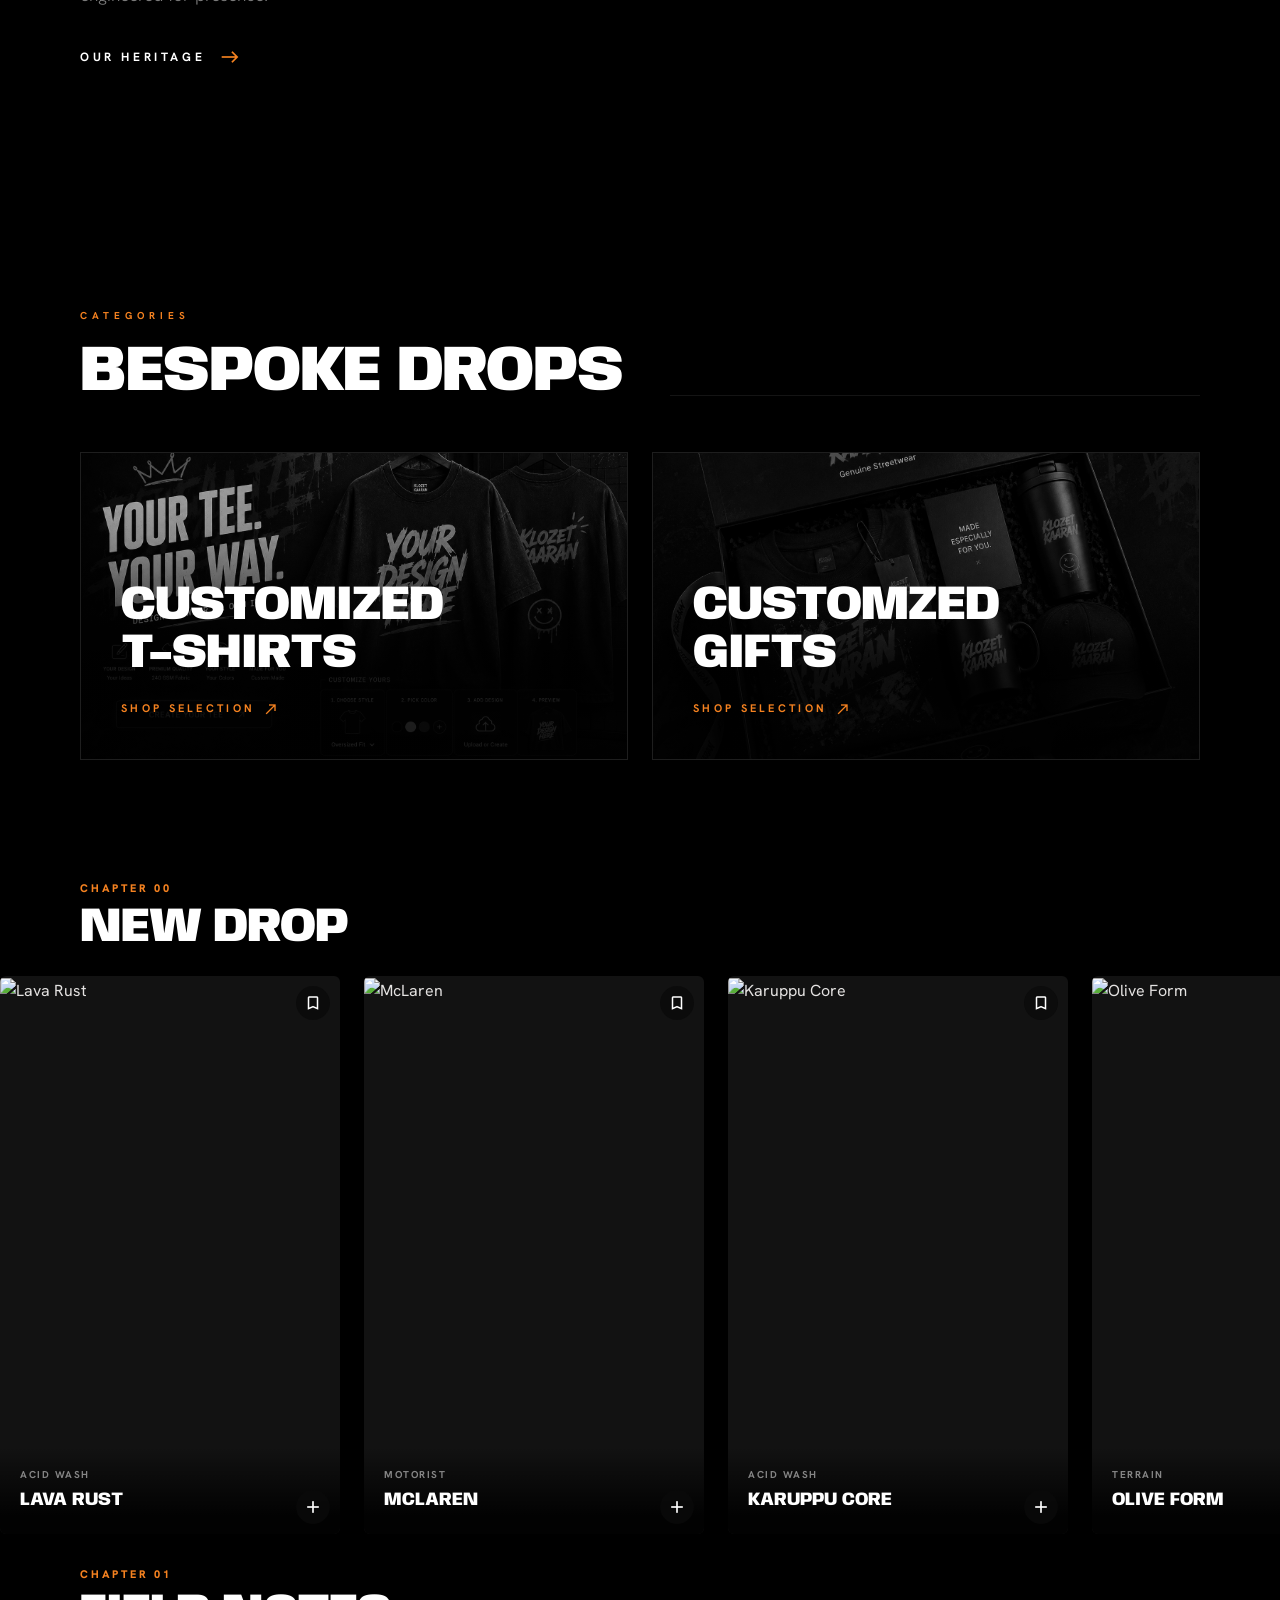
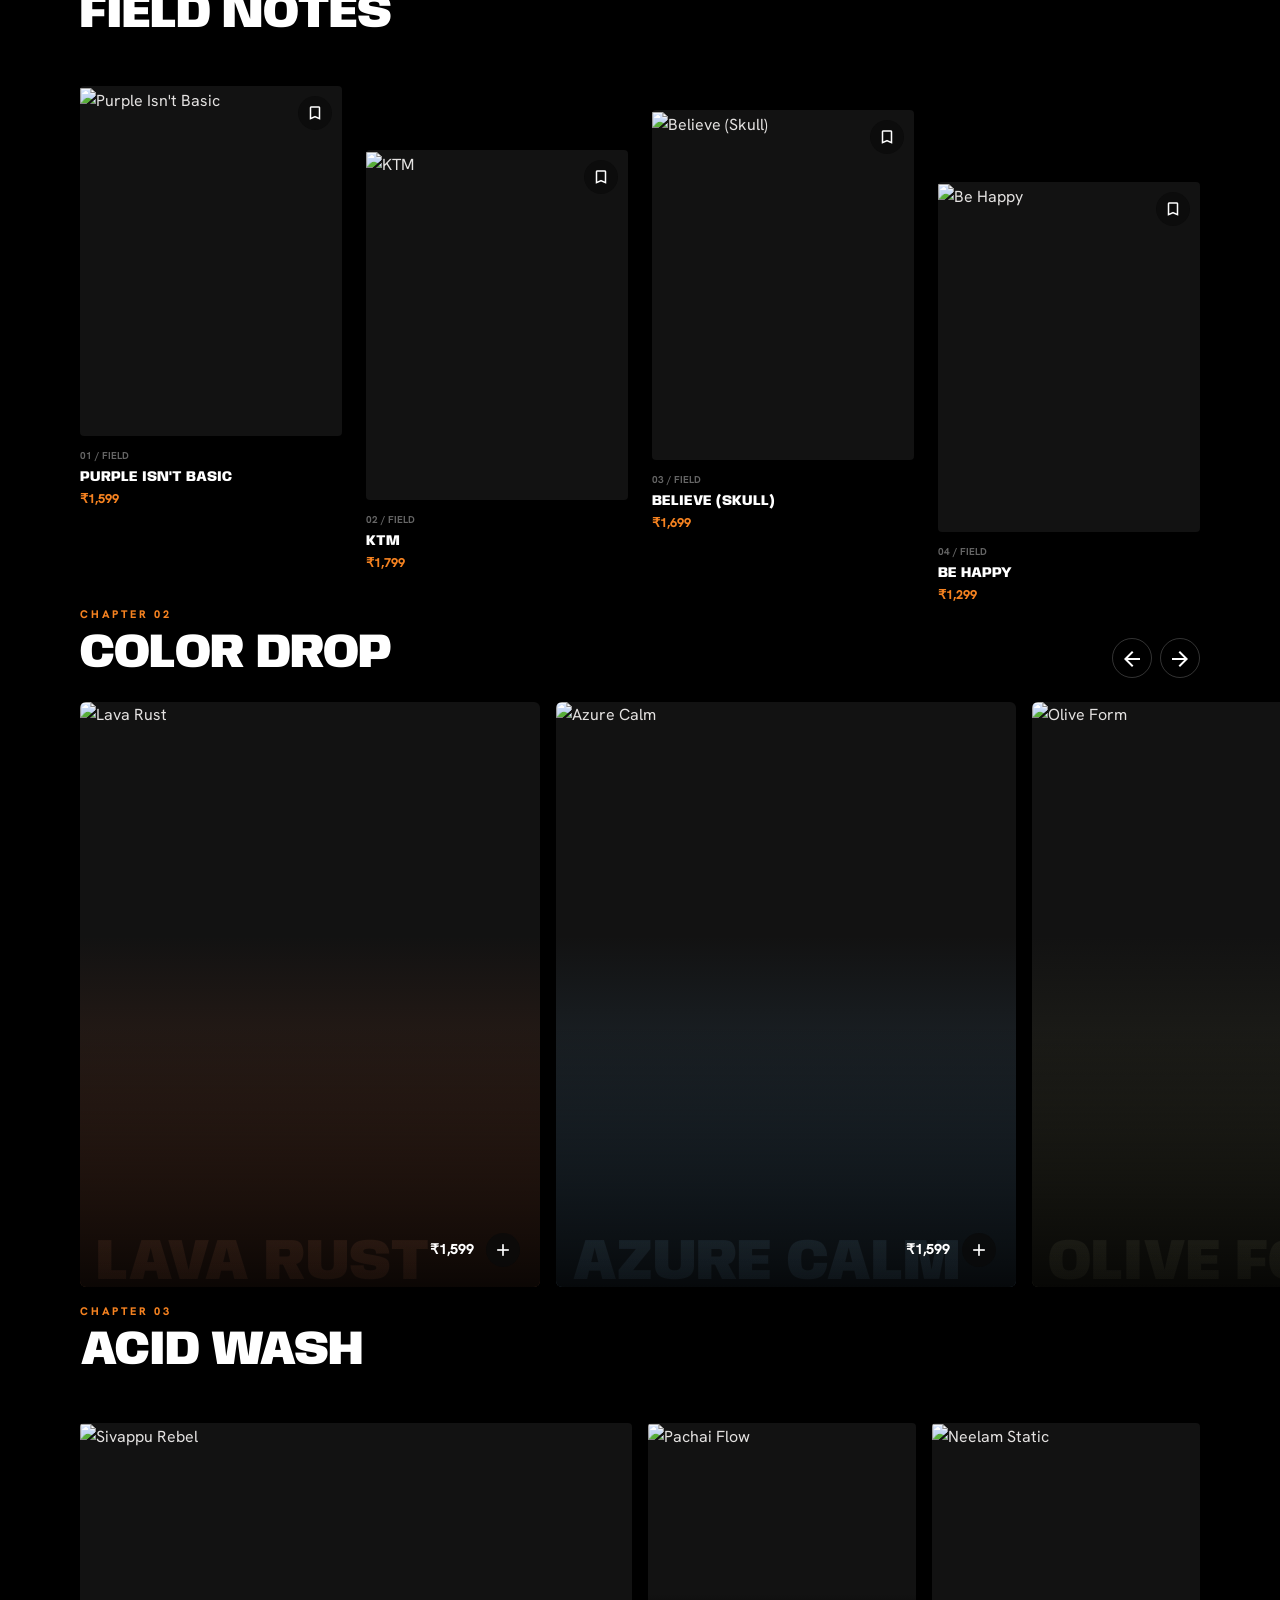
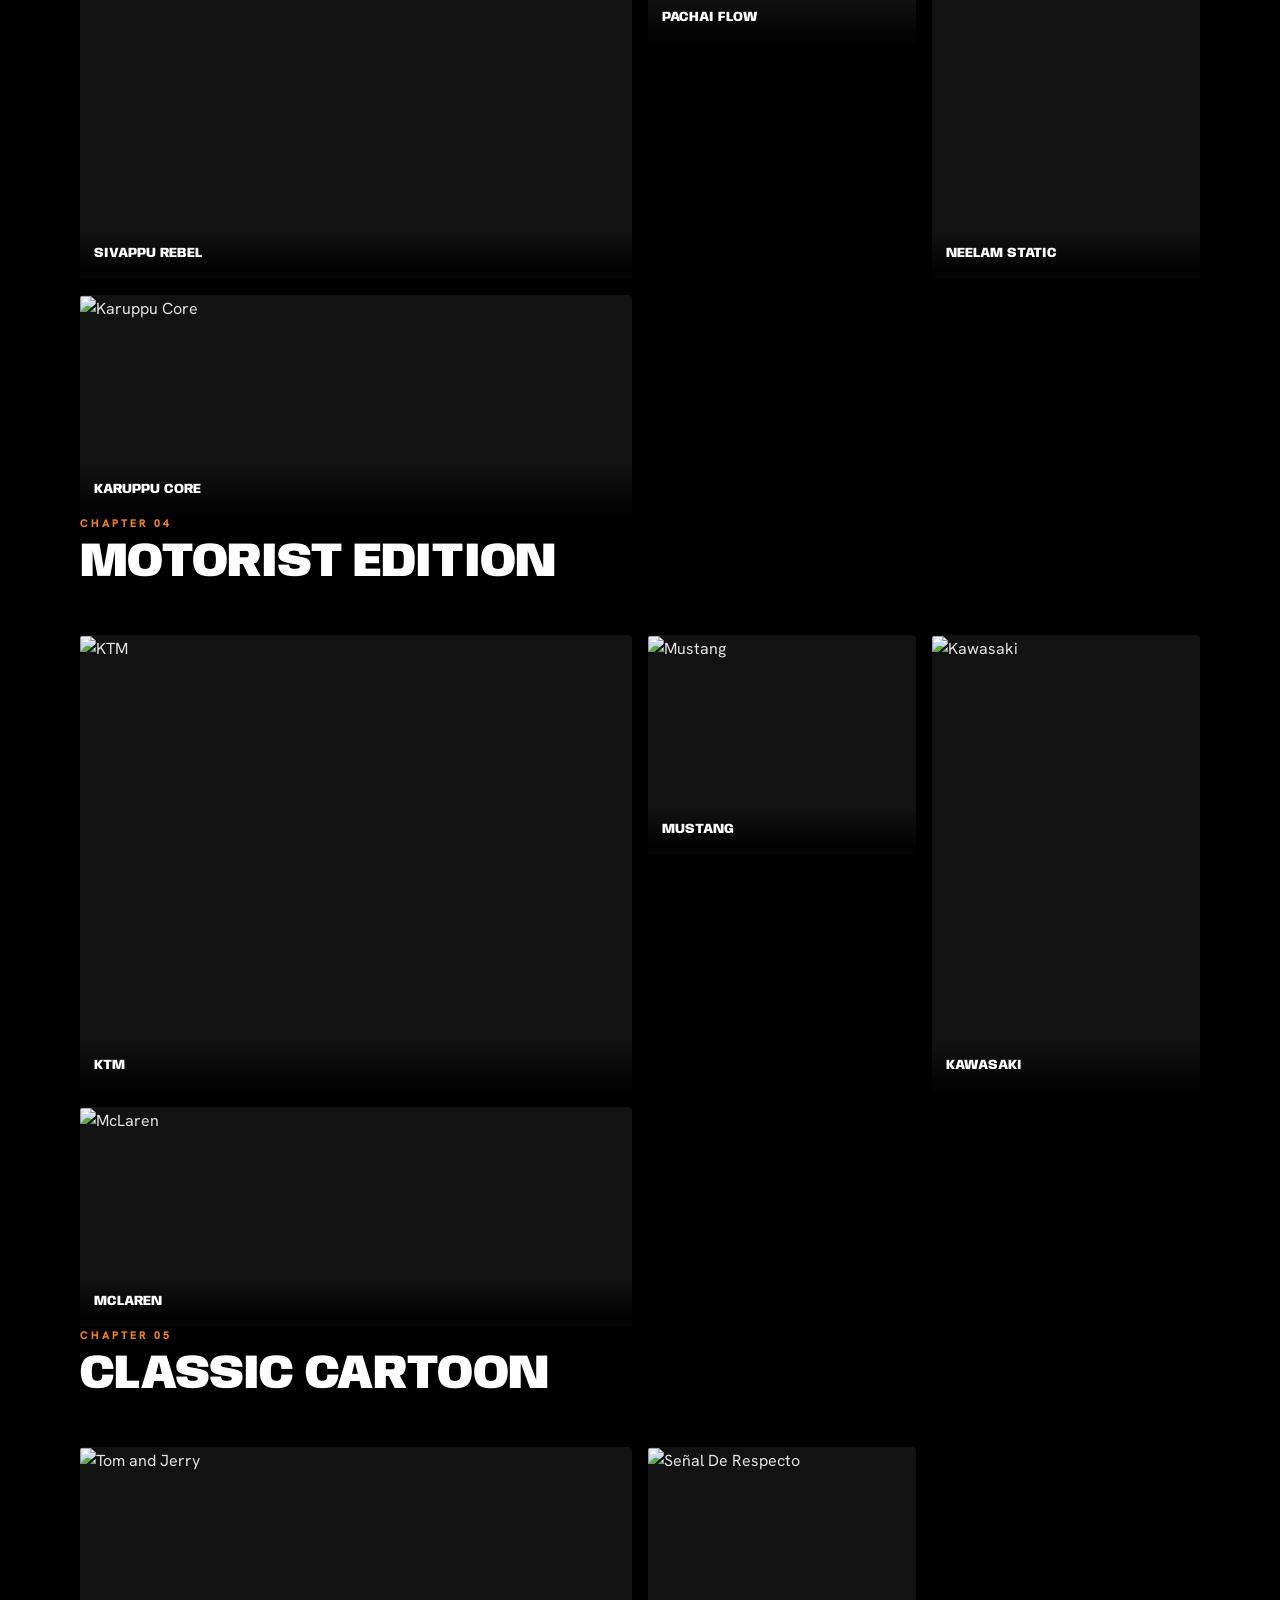
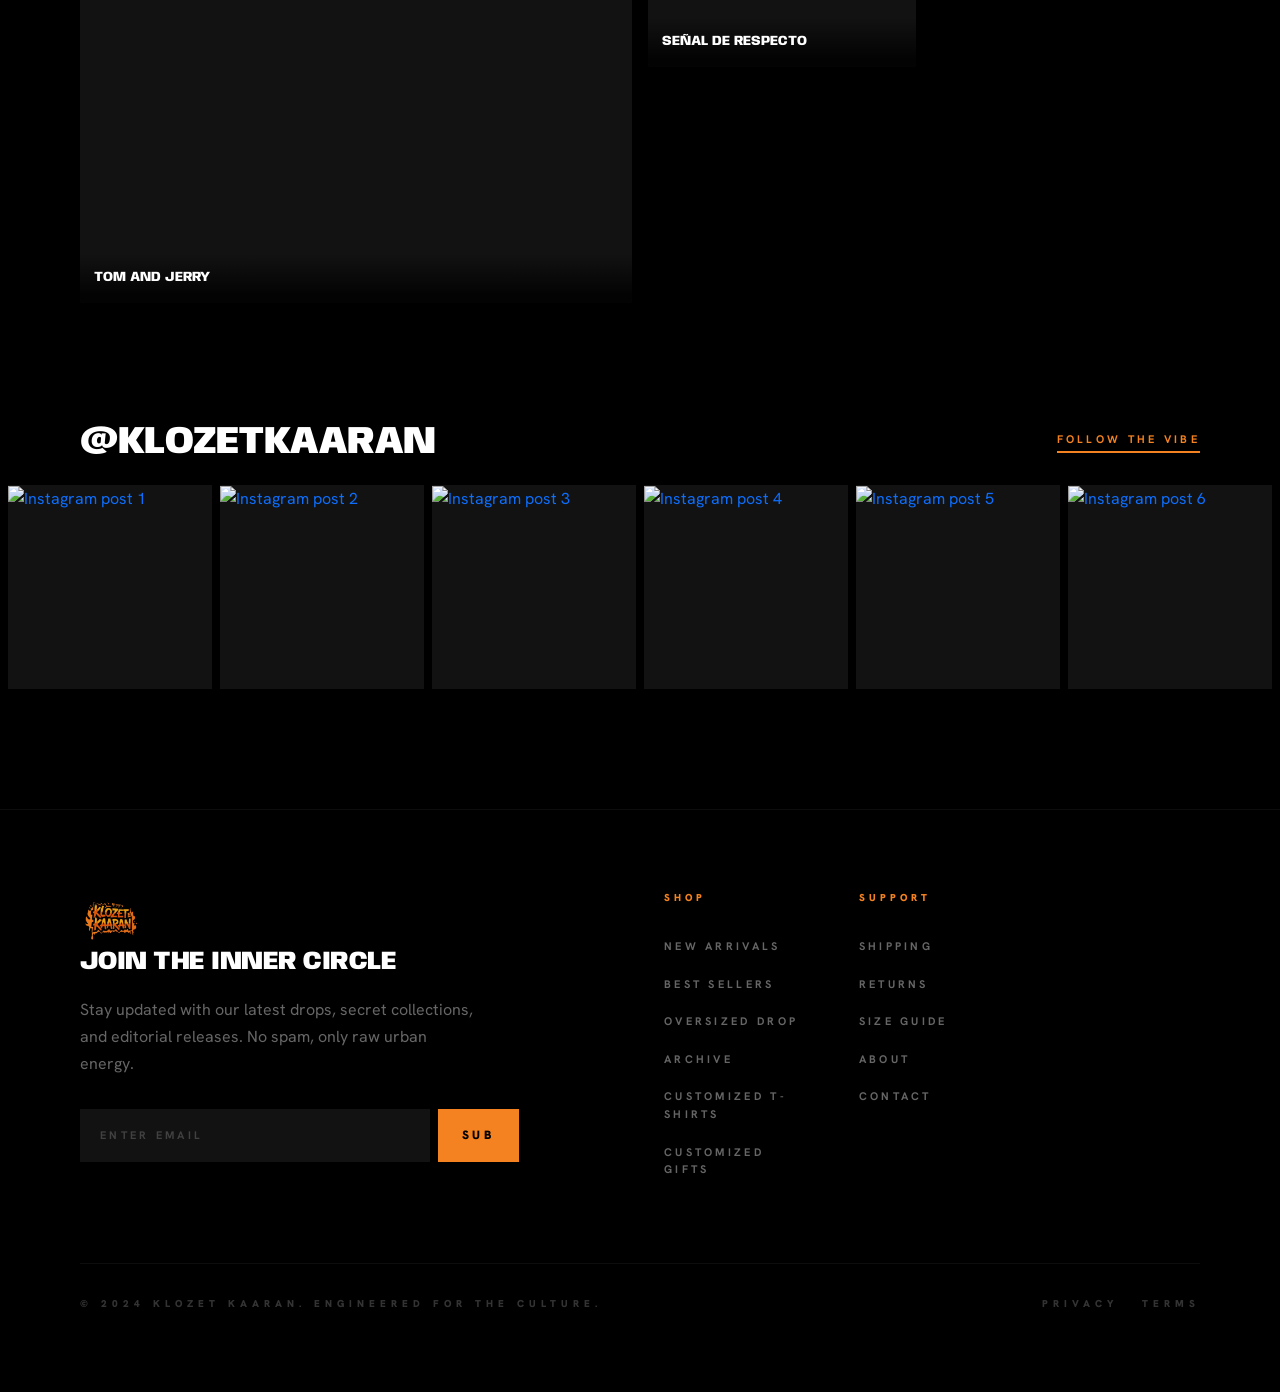
==== commit 5d98f1c9: "Logo changes" ====
--- a/index.html
+++ b/index.html
@@ -54,7 +54,7 @@
 
       <!-- Logo -->
       <a class="navbar-brand" href="index.html" style="transform: none;">
-        <img src="assets/images/KKlogo.png" alt="KLOZET KAARAN" style="height:48px; width:auto; filter:brand;">
+        <img src="assets/images/KKlogo.png" alt="KLOZET KAARAN" style="height: 60px; width:auto; filter:brand;">
       </a>
 
       <!-- Hamburger for mobile -->
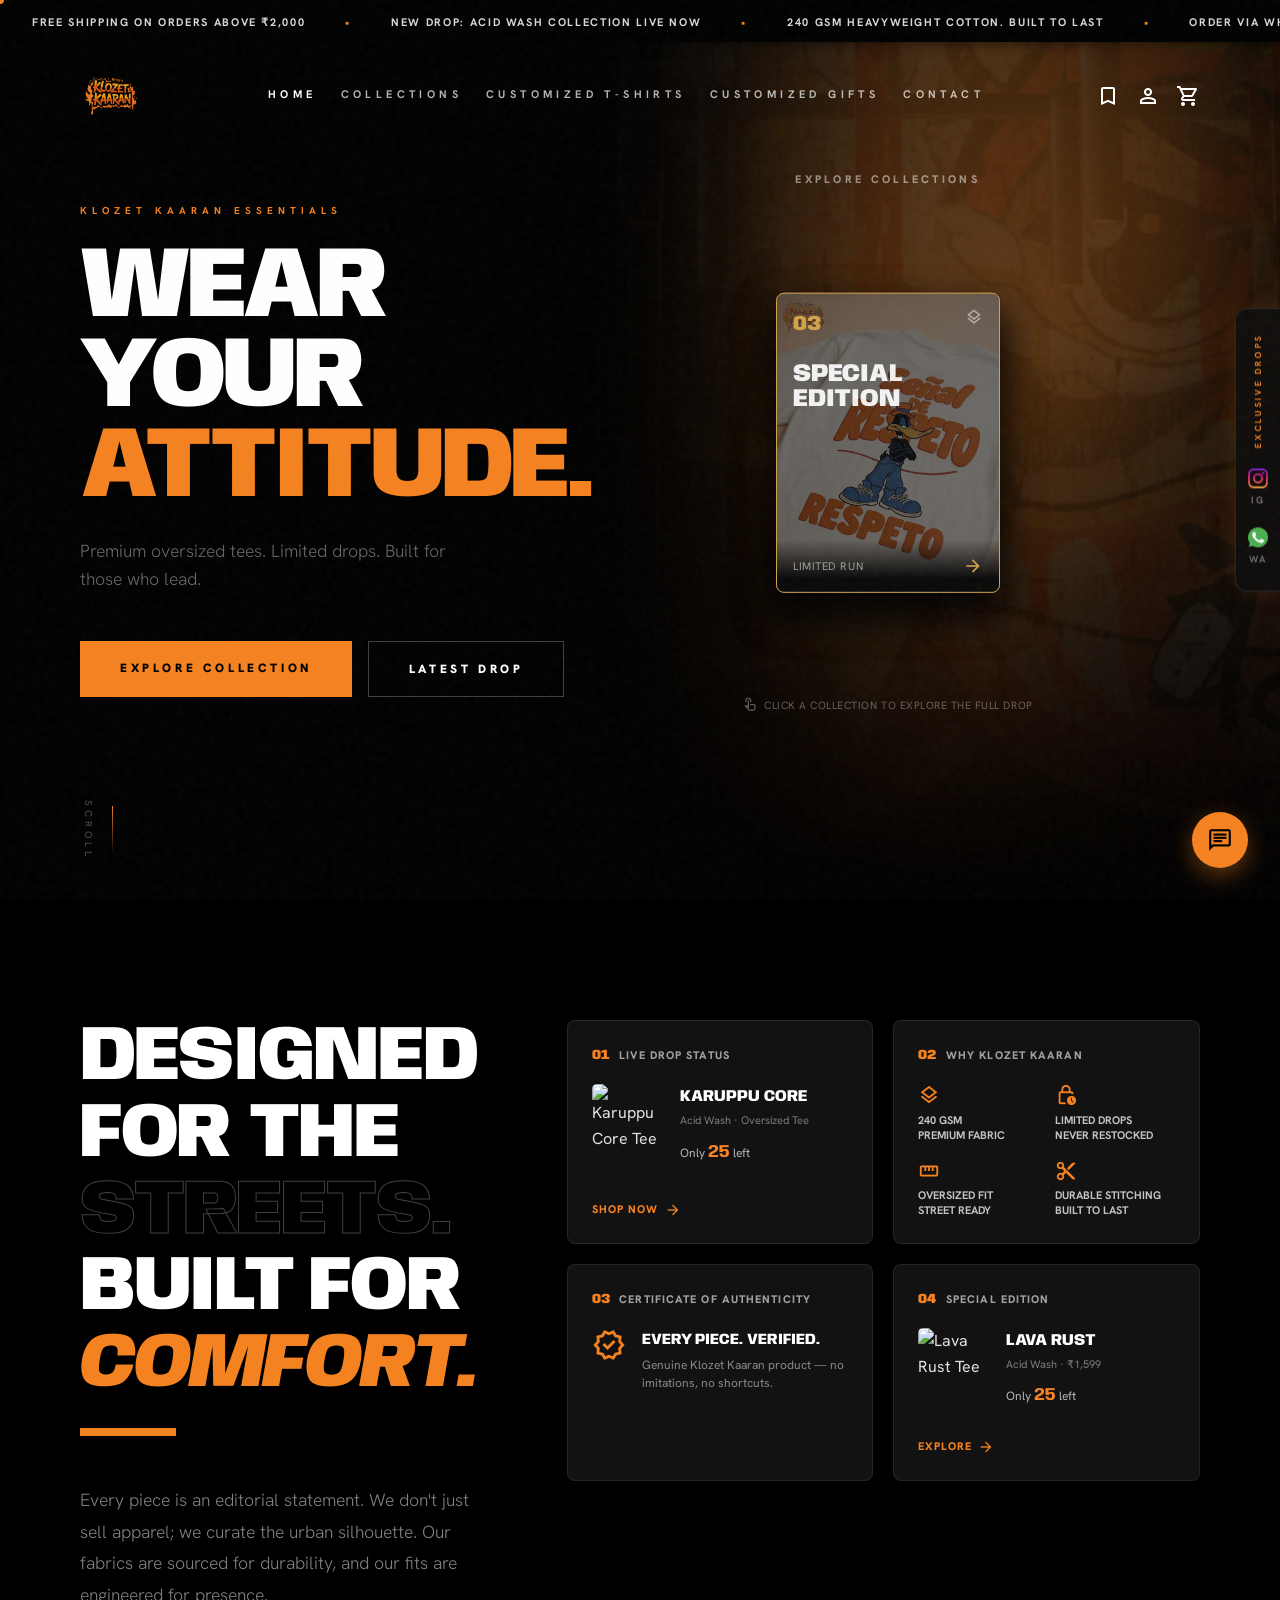
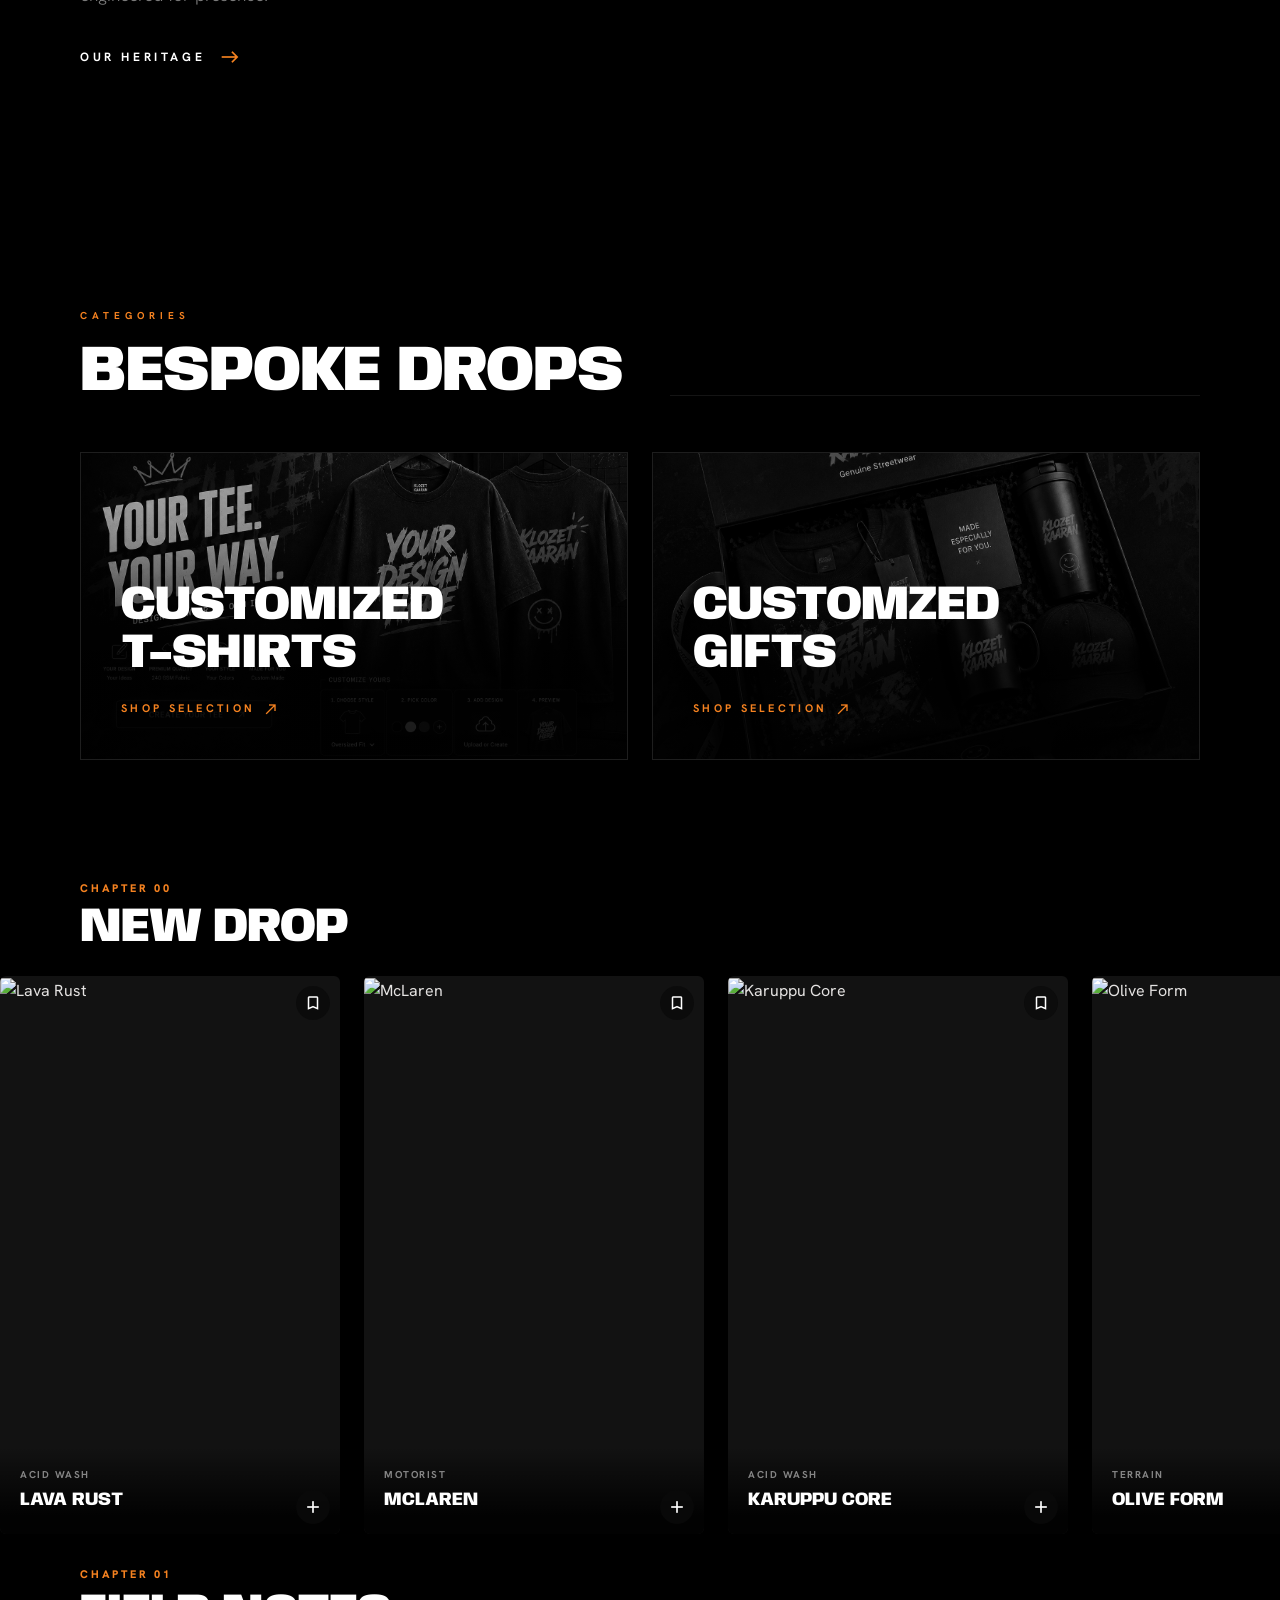
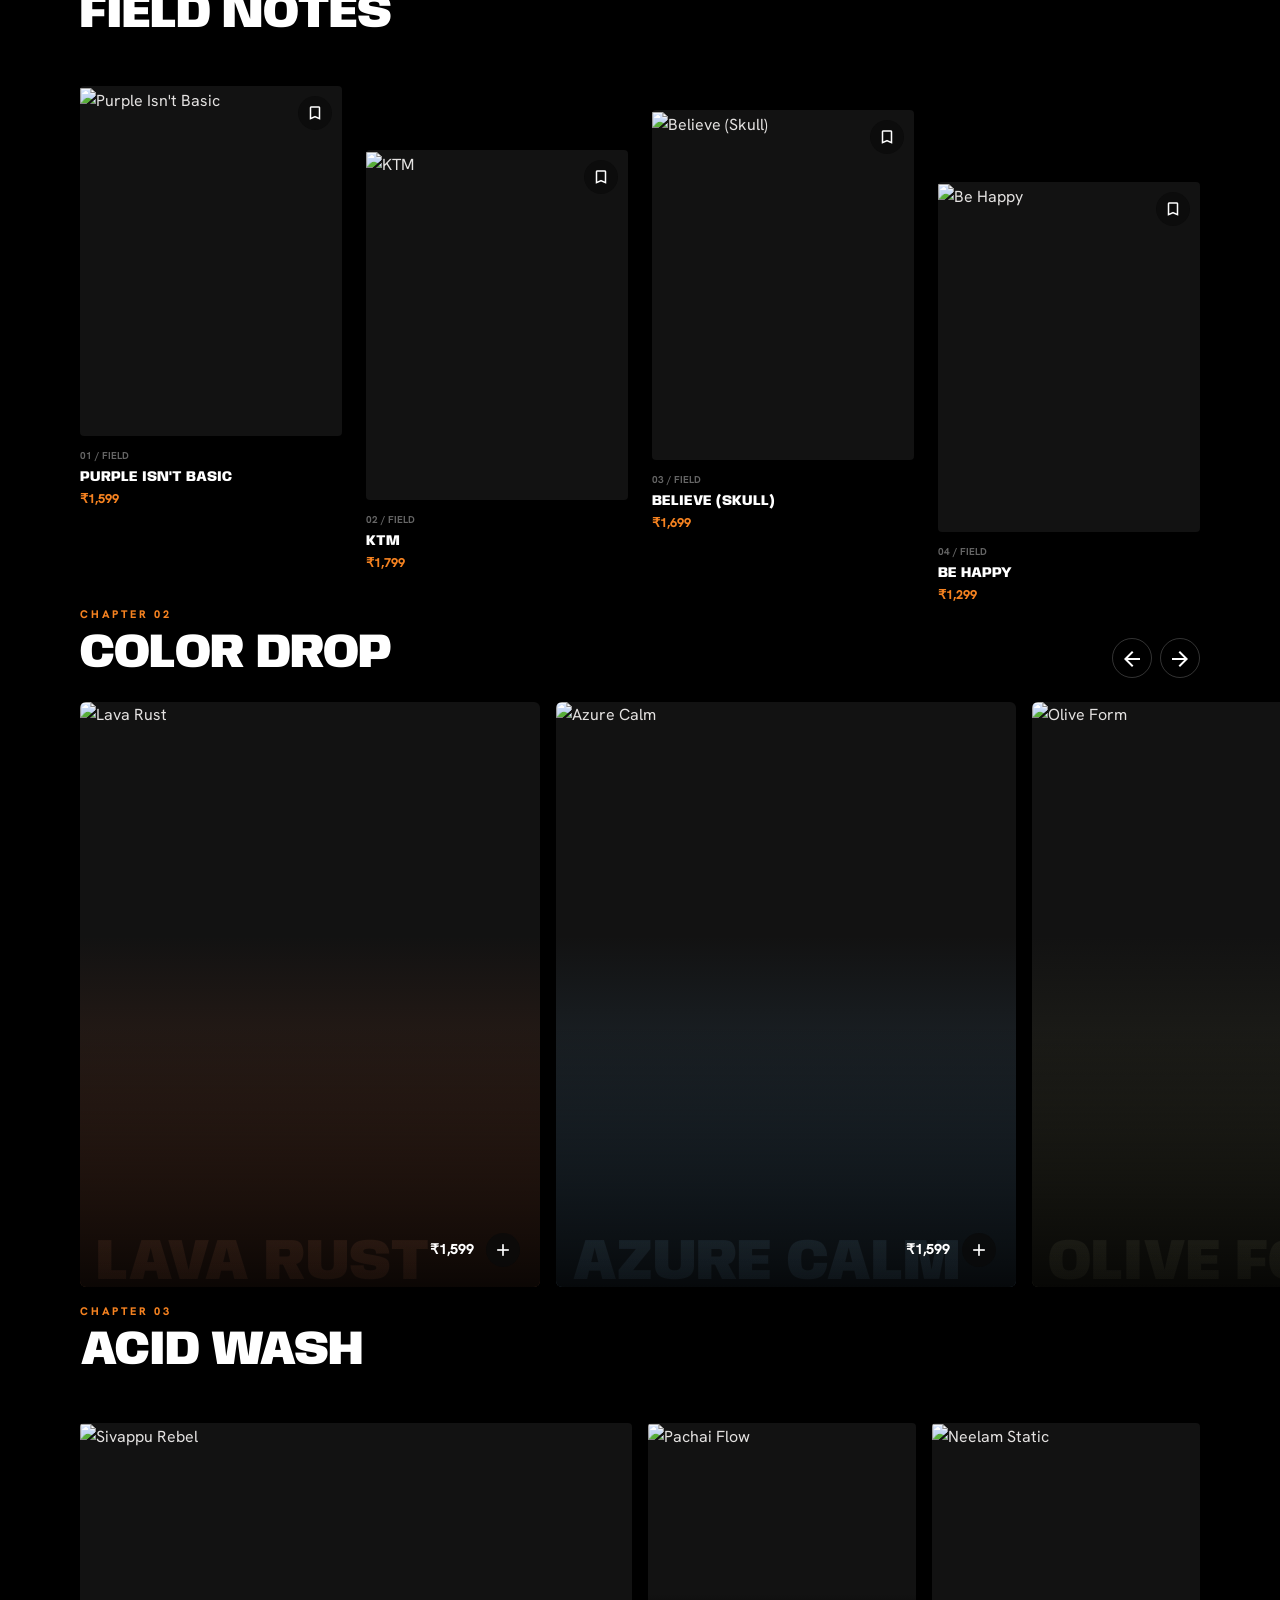
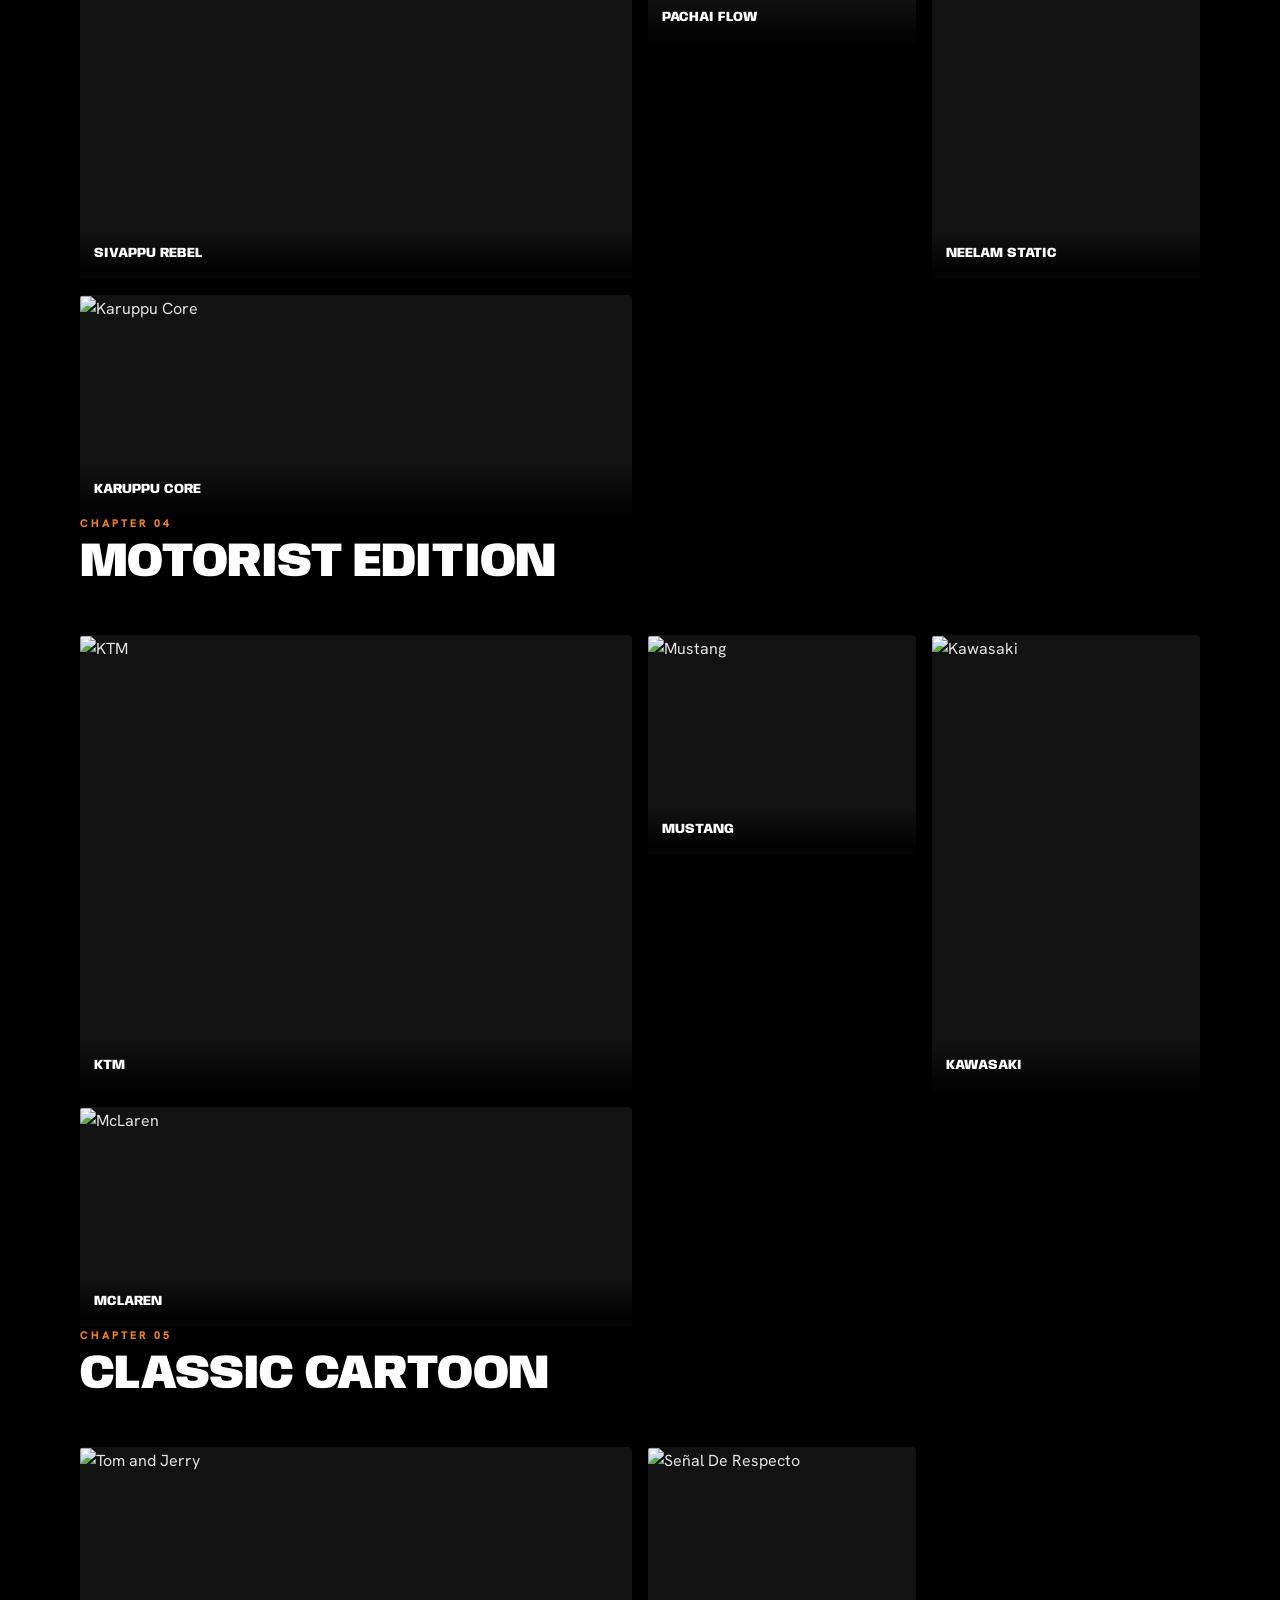
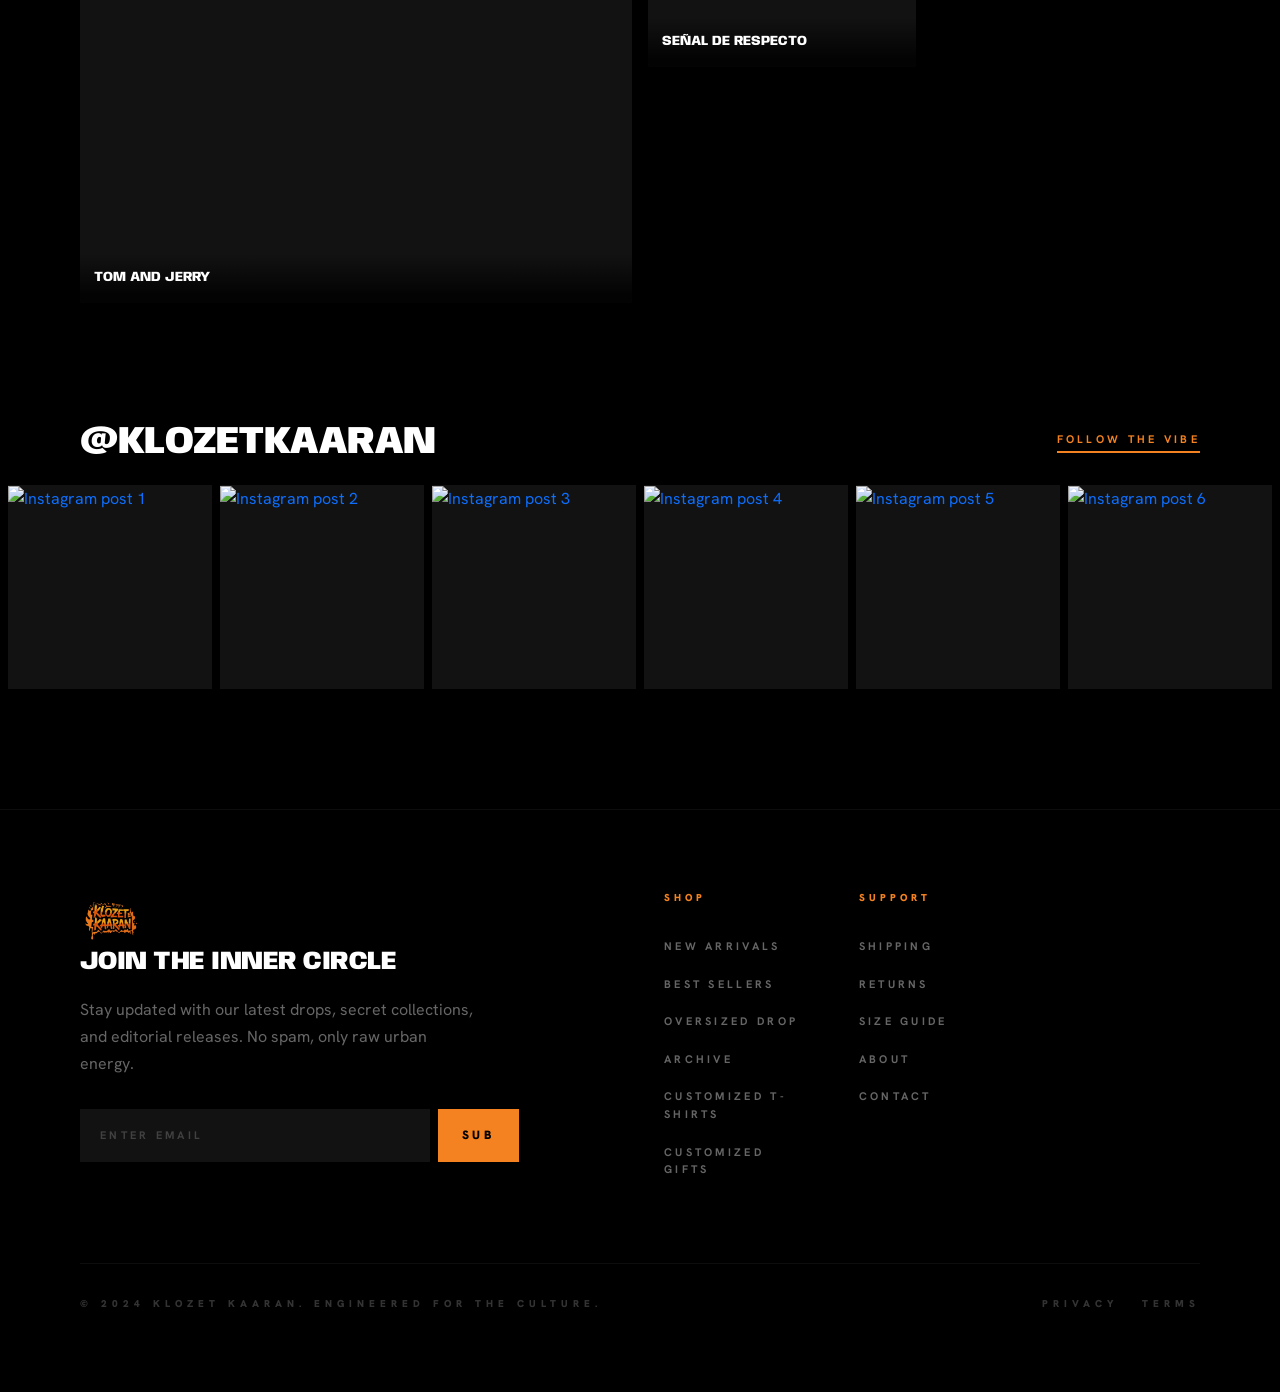
==== commit d542ed4b: "adding tab images" ====
--- a/index.html
+++ b/index.html
@@ -7,7 +7,19 @@
   <title>KLOZET KAARAN | LUXURY URBAN EDITORIAL</title>
 
   <!-- Cloudflare Pages–friendly: all assets are relative paths -->
-
+   <link rel="icon" type="image/x-icon" href="/assets/images/favicon_io/favicon.ico">
+   <link rel="icon" type="image/png" sizes="32x32" href="/assets/images/favicon_io/favicon-32x32.png">
+   <link rel="icon" type="image/png" sizes="16x16" href="/assets/images/favicon_io/favicon-16x16.png">
+
+   <!-- Apple / iOS Support -->
+   <link rel="apple-touch-icon" sizes="180x180" href="/assets/images/favicon_io/apple-touch-icon.png">
+
+   <!-- Web App Manifest for Android Chrome -->
+   <link rel="manifest" href="/assets/images/favicon_io/site.webmanifest">
+
+   <!-- Theme Color for Mobile Browsers -->
+   <meta name="theme-color" content="#000000"> 
+ 
   <!-- Bootstrap 5 CSS (CDN) -->
   <link rel="stylesheet" href="https://cdn.jsdelivr.net/npm/bootstrap@5.3.3/dist/css/bootstrap.min.css" />
 
--- a/assets/css/style.css
+++ b/assets/css/style.css
@@ -1750,8 +1750,8 @@
   right: 8%;
   transform: translateY(-50%);
   z-index: 30;
-  width: 520px;
-  max-width: 44vw;
+  width: 580px;
+  max-width: 46vw;
 }
 .hero-orbit-label {
   font-size: 11px;
@@ -1765,7 +1765,7 @@
 
 .hero-orbit {
   position: relative;
-  height: 420px;
+  height: 460px;
 }
 
 /* Soft glow anchoring the orbit visually — the "hub" everything
@@ -1774,8 +1774,8 @@
   position: absolute;
   top: 50%;
   left: 50%;
-  width: 260px;
-  height: 260px;
+  width: 300px;
+  height: 300px;
   transform: translate(-50%, -50%);
   border-radius: 50%;
   background: radial-gradient(circle, rgba(245,130,32,0.16) 0%, transparent 70%);
@@ -1787,9 +1787,9 @@
   position: absolute;
   top: 50%;
   left: 50%;
-  width: 190px;
-  margin-left: -95px;
-  margin-top: -125px;
+  width: 224px;
+  margin-left: -112px;
+  margin-top: -150px;
   text-decoration: none;
   --deck-color: var(--color-primary);
   --deck-glow: rgba(245, 130, 32, 0.35);
@@ -1807,17 +1807,17 @@
    in the cycle, so they're always evenly spaced around the orbit. */
 @keyframes kk-orbit-cycle {
   0%, 100% {
-    transform: translate(0, 120px) scale(1);
+    transform: translate(0, 130px) scale(1);
     opacity: 1;
     z-index: 3;
   }
   33.33% {
-    transform: translate(-150px, -70px) scale(0.68);
+    transform: translate(-175px, -80px) scale(0.68);
     opacity: 0.55;
     z-index: 1;
   }
   66.66% {
-    transform: translate(150px, -70px) scale(0.68);
+    transform: translate(175px, -80px) scale(0.68);
     opacity: 0.55;
     z-index: 1;
   }
@@ -1830,7 +1830,7 @@
 
 .hero-orbit-card {
   position: relative;
-  height: 250px;
+  height: 300px;
   border-radius: 8px;
   overflow: hidden;
   border: 1.5px solid var(--deck-color);
@@ -1861,23 +1861,23 @@
   display: flex;
   justify-content: space-between;
   align-items: flex-start;
-  padding: 0.7rem 0.8rem;
+  padding: 0.85rem 1rem;
 }
 .hero-orbit-num {
   font-family: var(--font-headline);
   font-weight: 900;
-  font-size: 1.1rem;
+  font-size: 1.3rem;
   color: var(--deck-color);
 }
-.hero-orbit-icon { font-size: 16px !important; color: rgba(255,255,255,0.5); }
+.hero-orbit-icon { font-size: 18px !important; color: rgba(255,255,255,0.5); }
 
 .hero-orbit-statement {
   position: relative;
   z-index: 2;
-  margin: 0.4rem 0.85rem 0;
+  margin: 0.5rem 1rem 0;
   font-family: var(--font-headline);
   font-weight: 900;
-  font-size: 1.3rem;
+  font-size: 1.55rem;
   line-height: 1;
   text-transform: uppercase;
   color: rgba(255,255,255,0.92);
@@ -1891,7 +1891,7 @@
   display: flex;
   justify-content: space-between;
   align-items: flex-end;
-  padding: 0.85rem;
+  padding: 1rem;
   background: linear-gradient(180deg, transparent 0%, rgba(0,0,0,0.9) 75%);
 }
 .hero-orbit-name {
@@ -1904,14 +1904,14 @@
   line-height: 1.2;
 }
 .hero-orbit-tag {
-  font-size: 10px;
+  font-size: 11px;
   color: rgba(255,255,255,0.55);
   text-transform: uppercase;
   letter-spacing: 0.05em;
   margin: 2px 0 0;
 }
 .hero-orbit-bottom .material-symbols-outlined {
-  font-size: 18px;
+  font-size: 20px;
   color: var(--deck-color);
   transition: transform 0.3s ease;
 }
@@ -1932,9 +1932,9 @@
 
 @media (prefers-reduced-motion: reduce) {
   .hero-orbit-item { animation: none; }
-  .hero-orbit-item--rust  { transform: translate(-190px, 0); opacity: 1; }
+  .hero-orbit-item--rust  { transform: translate(-230px, 0); opacity: 1; }
   .hero-orbit-item--steel { transform: translate(0, 0); opacity: 1; }
-  .hero-orbit-item--gold  { transform: translate(190px, 0); opacity: 1; }
+  .hero-orbit-item--gold  { transform: translate(230px, 0); opacity: 1; }
 }
 
 /* Mobile: an orbit has no room to breathe on a phone screen, so it
@@ -2340,15 +2340,38 @@
   }
 }
 
-/* FORCE COMPLETE TRANSPARENCY & REMOVE BLUR */
-#main-nav,
-#main-nav *,
-.navbar,
-.header {
-  background: transparent !important;
-  background-color: transparent !important;
-  backdrop-filter: none !important;
-  -webkit-backdrop-filter: none !important;
-  box-shadow: none !important;
-  filter: none !important;
-}+/* ================================================
+   DESKTOP: Full Transparency across all elements
+   ================================================ */
+@media (min-width: 992px) {
+  #main-nav,
+  #main-nav .container,
+  #main-nav .container-fluid,
+  #main-nav .navbar-collapse,
+  #navbarCollapse {
+    background: transparent !important;
+    background-color: transparent !important;
+    background-image: none !important;
+    backdrop-filter: none !important;
+    -webkit-backdrop-filter: none !important;
+    box-shadow: none !important;
+    filter: none !important;
+  }
+}
+
+/* ================================================
+   MOBILE & TABLET: Dark readable background for dropdown
+   ================================================ */
+@media (max-width: 991px) {
+  #navbarCollapse {
+    background: #0f172a !important; /* solid/dark background for mobile menu */
+    padding: 1rem 1.5rem !important;
+    border-radius: 8px !important;
+    margin-top: 0.5rem !important;
+  }
+
+  #navbarCollapse .nav-link {
+    color: #ffffff !important;
+  }
+}
+
--- a/assets/css/responsive.css
+++ b/assets/css/responsive.css
@@ -96,6 +96,32 @@
   /* Contact form panel */
   .contact-form-panel { padding: 2rem; }
   .contact-form-glow { display: none; }
+
+  /* Explore Collections cards (hero orbit) — on mobile this becomes a
+     horizontal swipeable row (see the base @media (max-width: 991px)
+     block in style.css for that layout switch). It sits directly
+     under .hero-section rather than inside .container/.px-site like
+     the rest of the hero, so it had no side padding and the first
+     card butted right up against the screen edge while the headline
+     above/below it was indented — this lines it up with everything
+     else. scroll-padding-left keeps that same gap when the row is
+     scrolled, so a snapped card never sits flush against the edge. */
+  .hero-orbit {
+    padding-left: var(--margin-mobile);
+    padding-right: var(--margin-mobile);
+    scroll-padding-left: var(--margin-mobile);
+  }
+
+  /* Touch "lift" feedback — there's no :hover on a phone, so give a
+     tactile press response instead: the card lifts with a stronger
+     shadow/glow while held, and settles back on release (the card's
+     own default transition handles the settle, this just overrides
+     it to be snappier on press-down). */
+  .hero-orbit-item:active .hero-orbit-card {
+    transform: translateY(-8px) scale(1.02);
+    box-shadow: 0 28px 48px rgba(0,0,0,0.55), 0 0 34px var(--deck-glow);
+    transition: transform 0.12s ease, box-shadow 0.12s ease;
+  }
 }
 
 /* ─── Mobile (< 768px) ─── */
@@ -149,6 +175,46 @@
 
   /* Nav */
   #main-nav { padding: 1rem; }
+
+  /* Quick-add "+" overlay button (New Drop runway cards + mood grid
+     tiles) sits directly on top of the product photo. On desktop,
+     hover already separates "I'm browsing this image" from "I'm
+     aiming at that small control", but phones have no hover — so a
+     normal tap meant to open the product was landing on this button
+     instead and popping open the quick-add card. Hiding it on phones
+     means any tap on the photo reliably opens the full product page;
+     sizes/colors/qty and Add to Cart are still one tap away there.
+     (Color Drop and Field Notes cards aren't touched — their
+     quick-add sits in its own row below the image, never overlapping
+     the tappable photo, so it was never the problem.) */
+  .kk-runway-card .kk-quick-add,
+  .kk-mood-tile .kk-quick-add,
+  .product-card .kk-quick-add {
+    display: none !important;
+  }
+
+  /* ─── Product detail page ───
+     This page never had a fixed nav of its own, so the 134px
+     inline margin-top on <main> (sized to clear a navbar that
+     isn't actually on this page) was pure dead space pushing the
+     product below the fold. Tightened here so the photo, price,
+     and Add to Cart button are visible with far less scrolling. */
+  #productDetailMain {
+    margin-top: 16px !important;
+    padding-top: 1rem !important;
+    padding-bottom: 2rem !important;
+  }
+  #productDetailMain .row.g-5 {
+    --bs-gutter-y: 1rem;
+  }
+  #productDetailMain h1 {
+    font-size: 1.5rem !important;
+  }
+  #productDetailMain .mb-4 { margin-bottom: 0.85rem !important; }
+  #productDetailMain .mb-5 { margin-bottom: 1.25rem !important; }
+
+  /* Suggested items row */
+  #suggestedItems .product-card-name { font-size: 0.85rem !important; }
 }
 
 /* ─── Small phones (< 400px) ─── */
